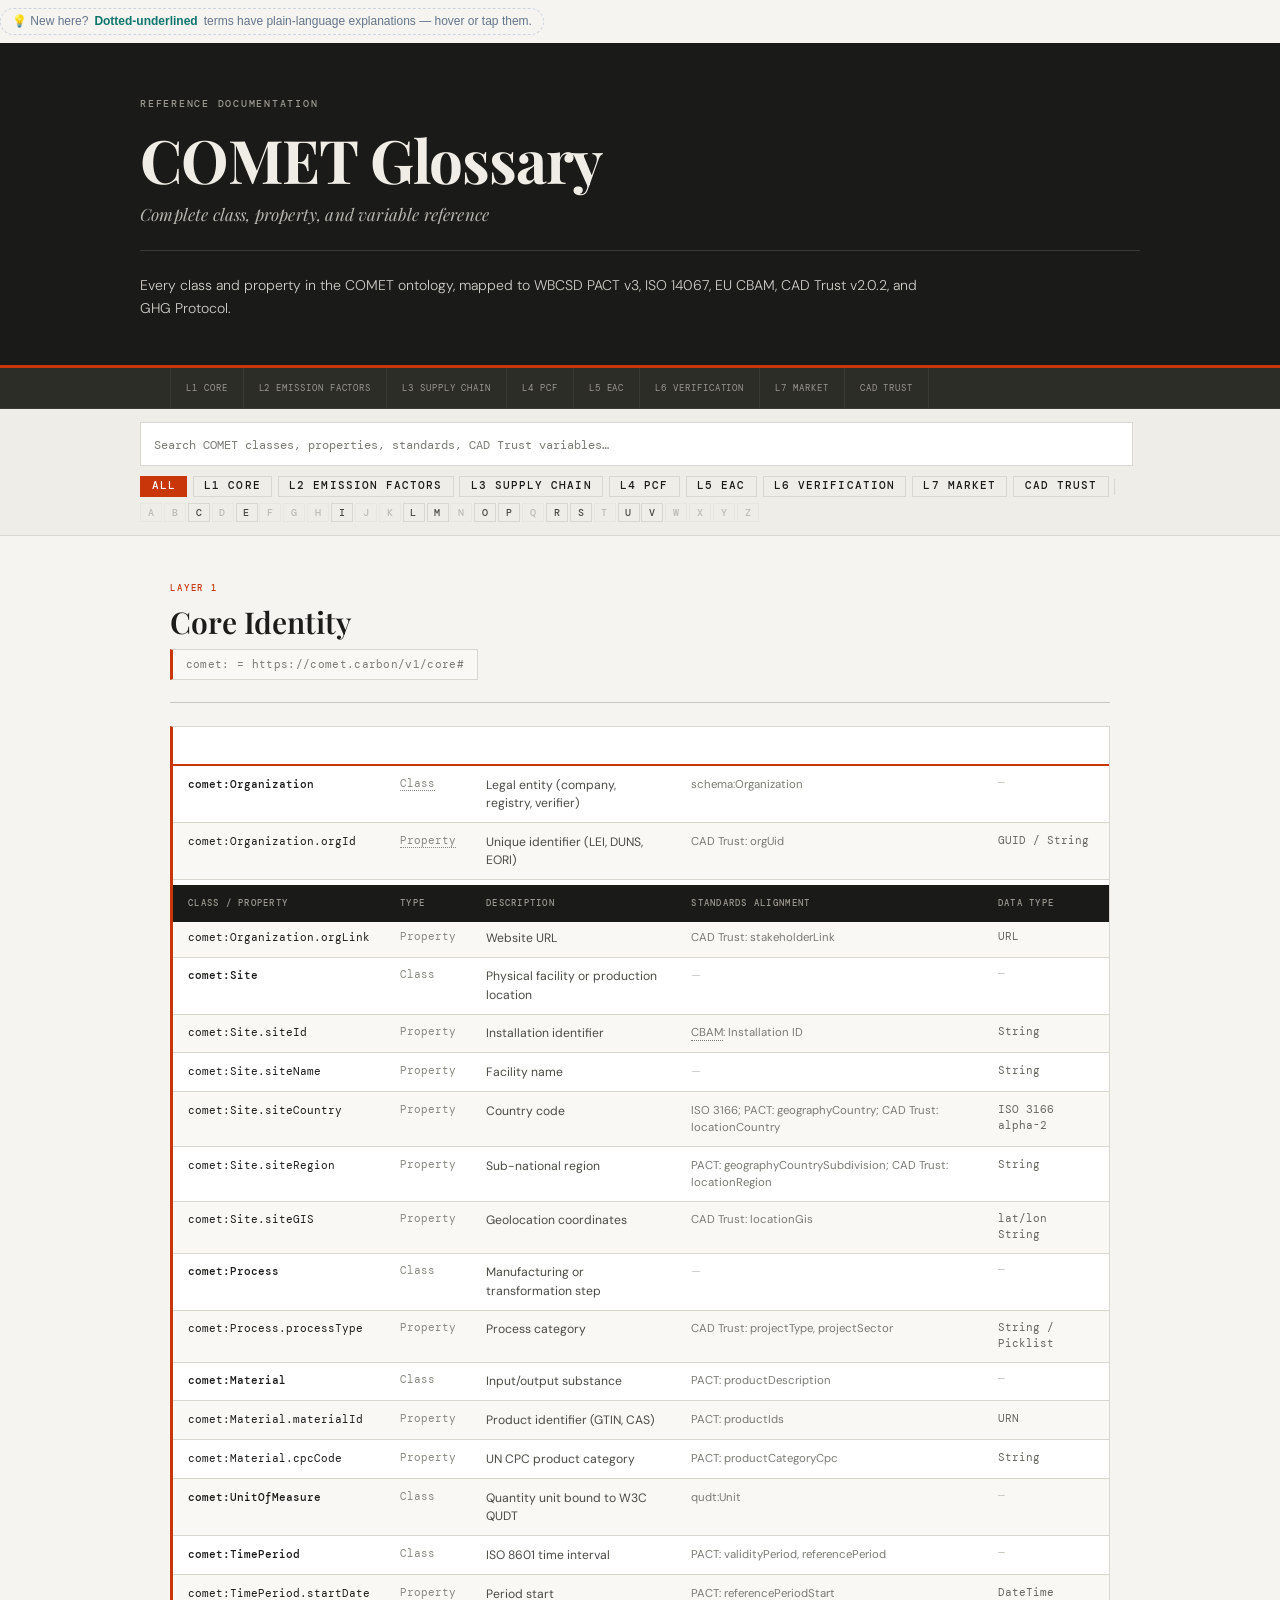
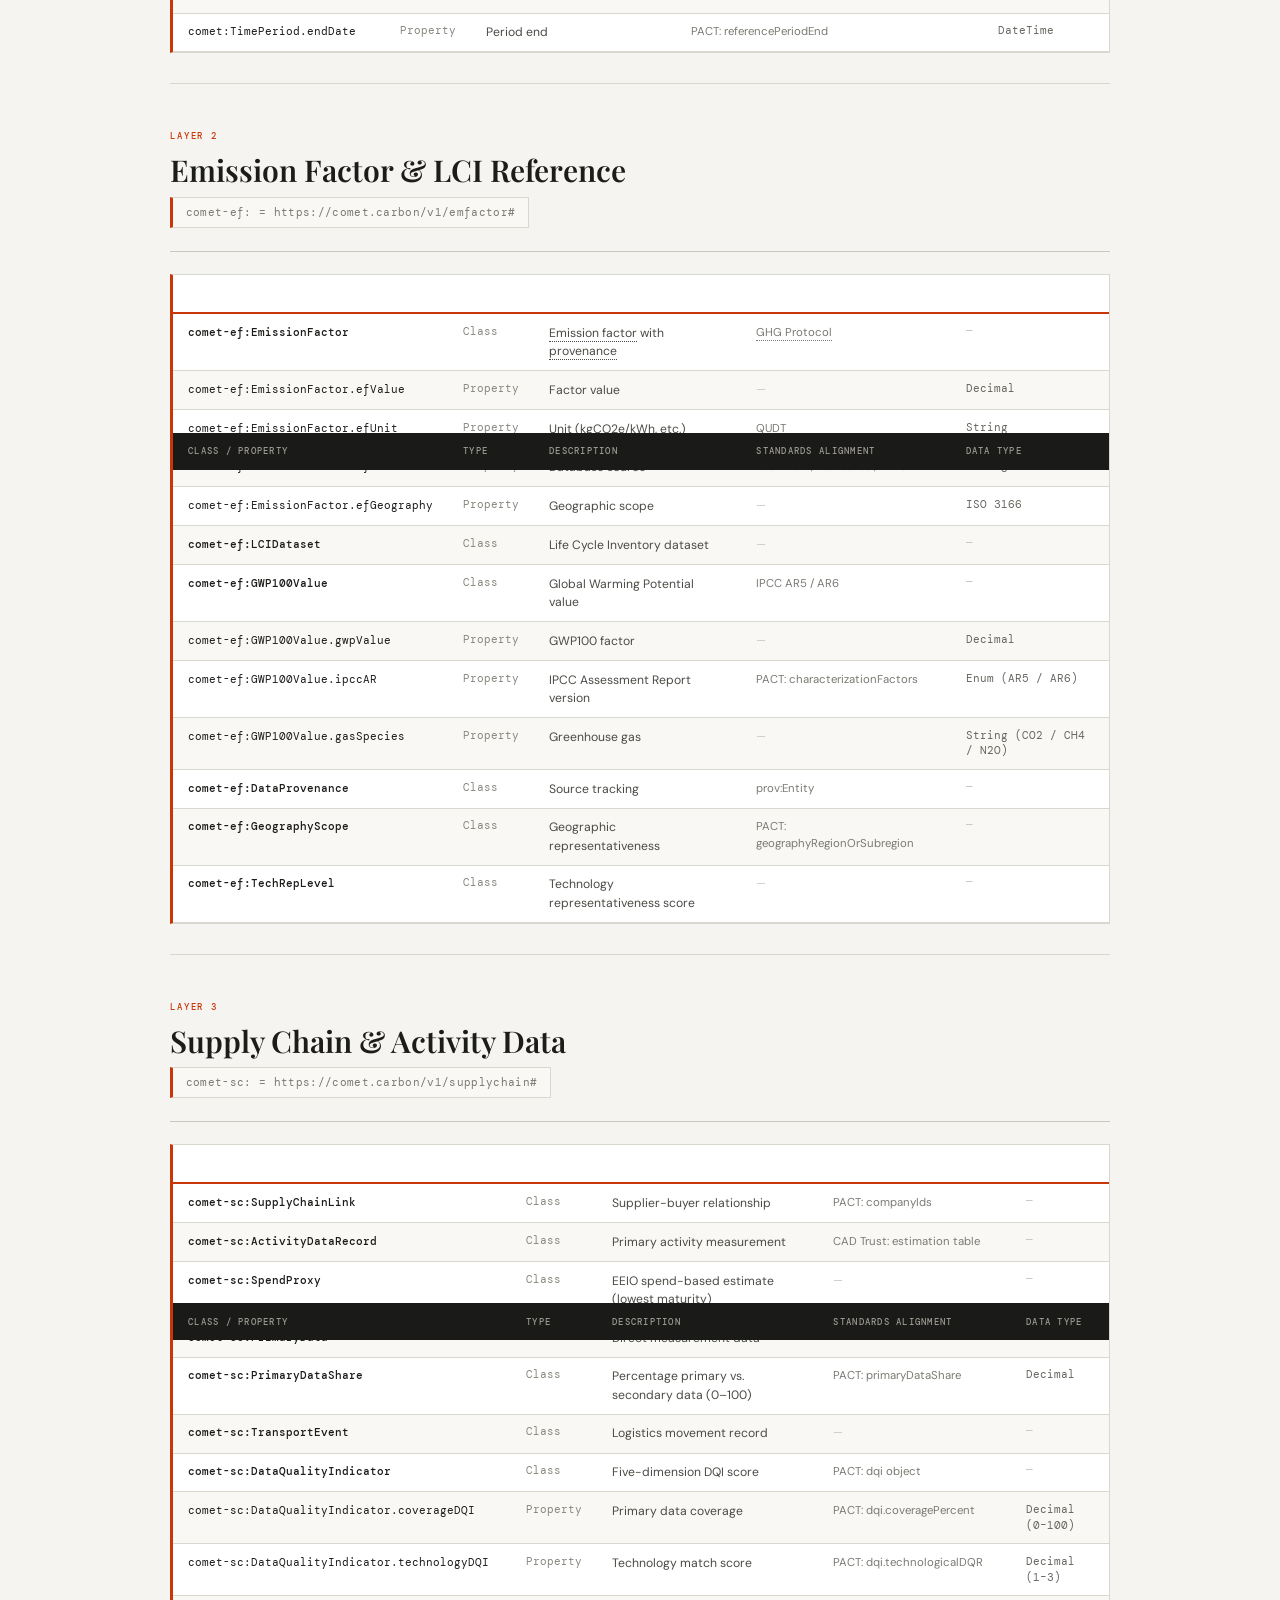
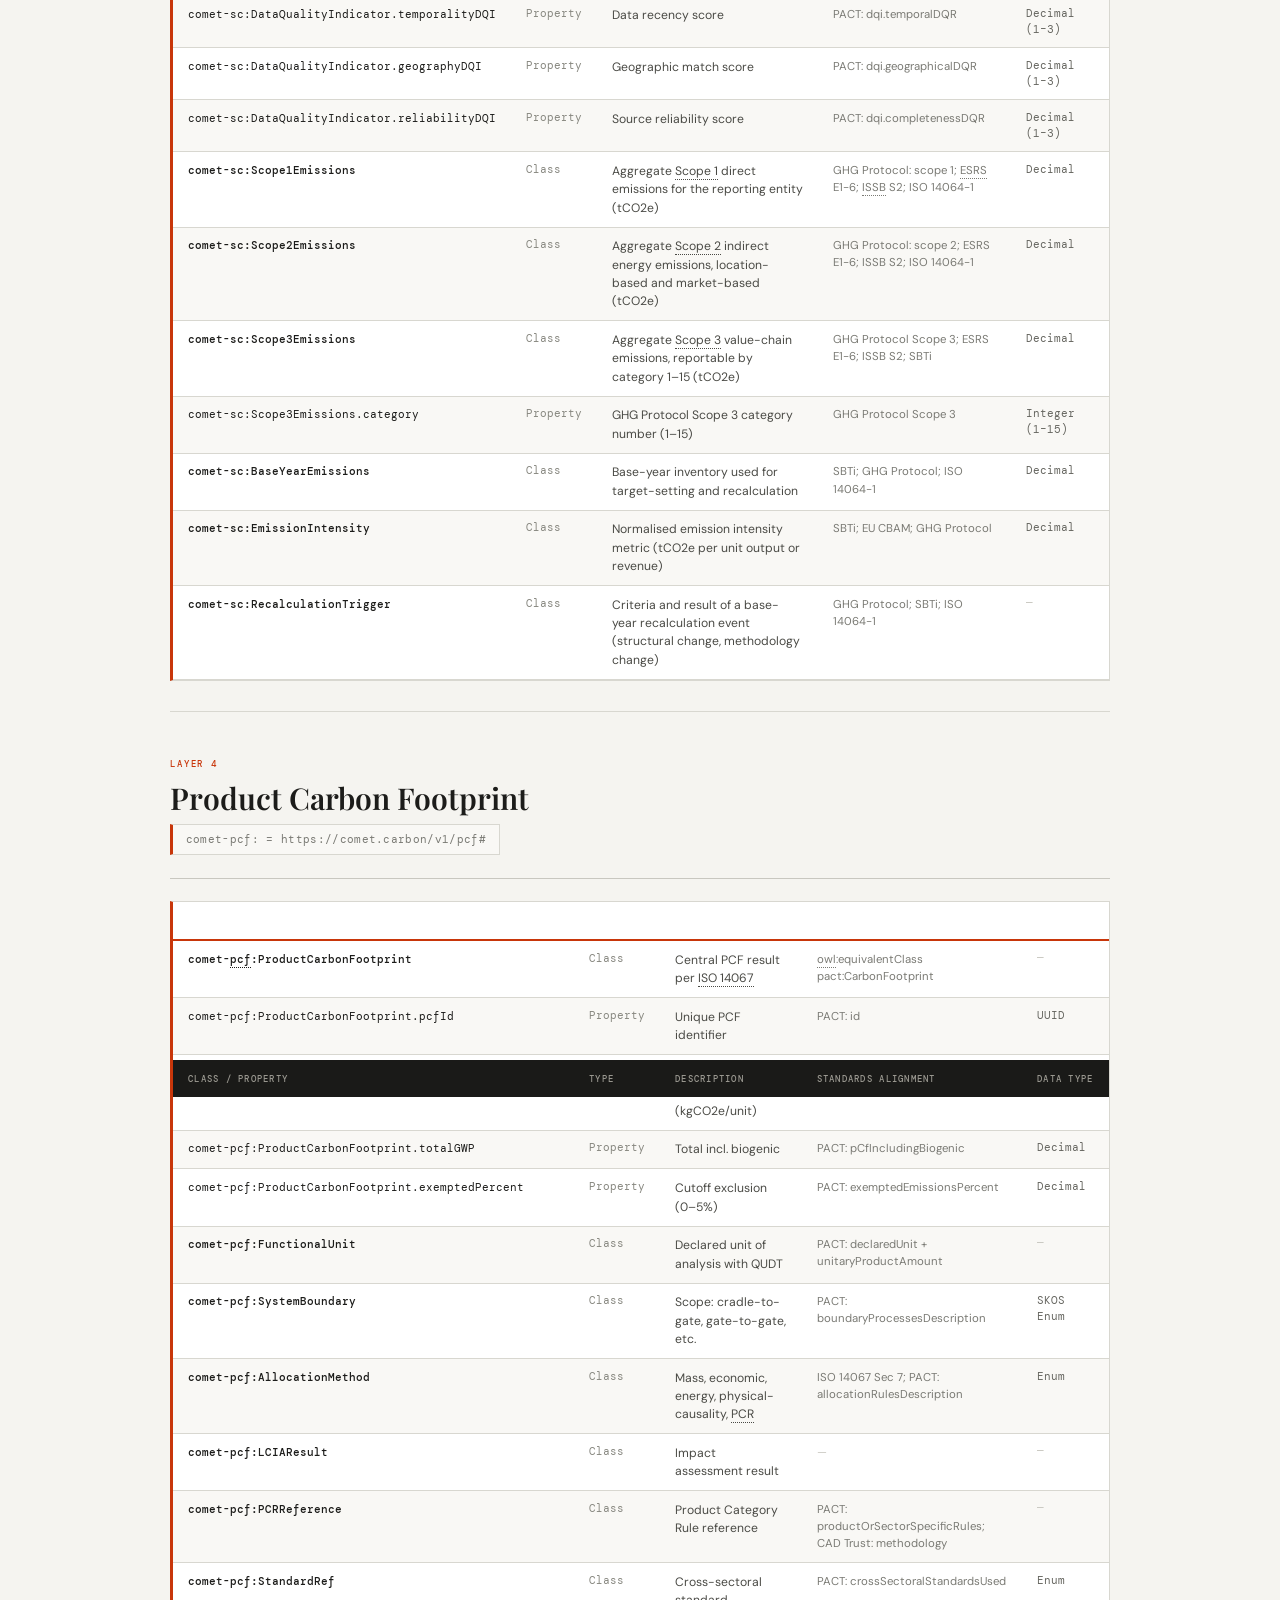
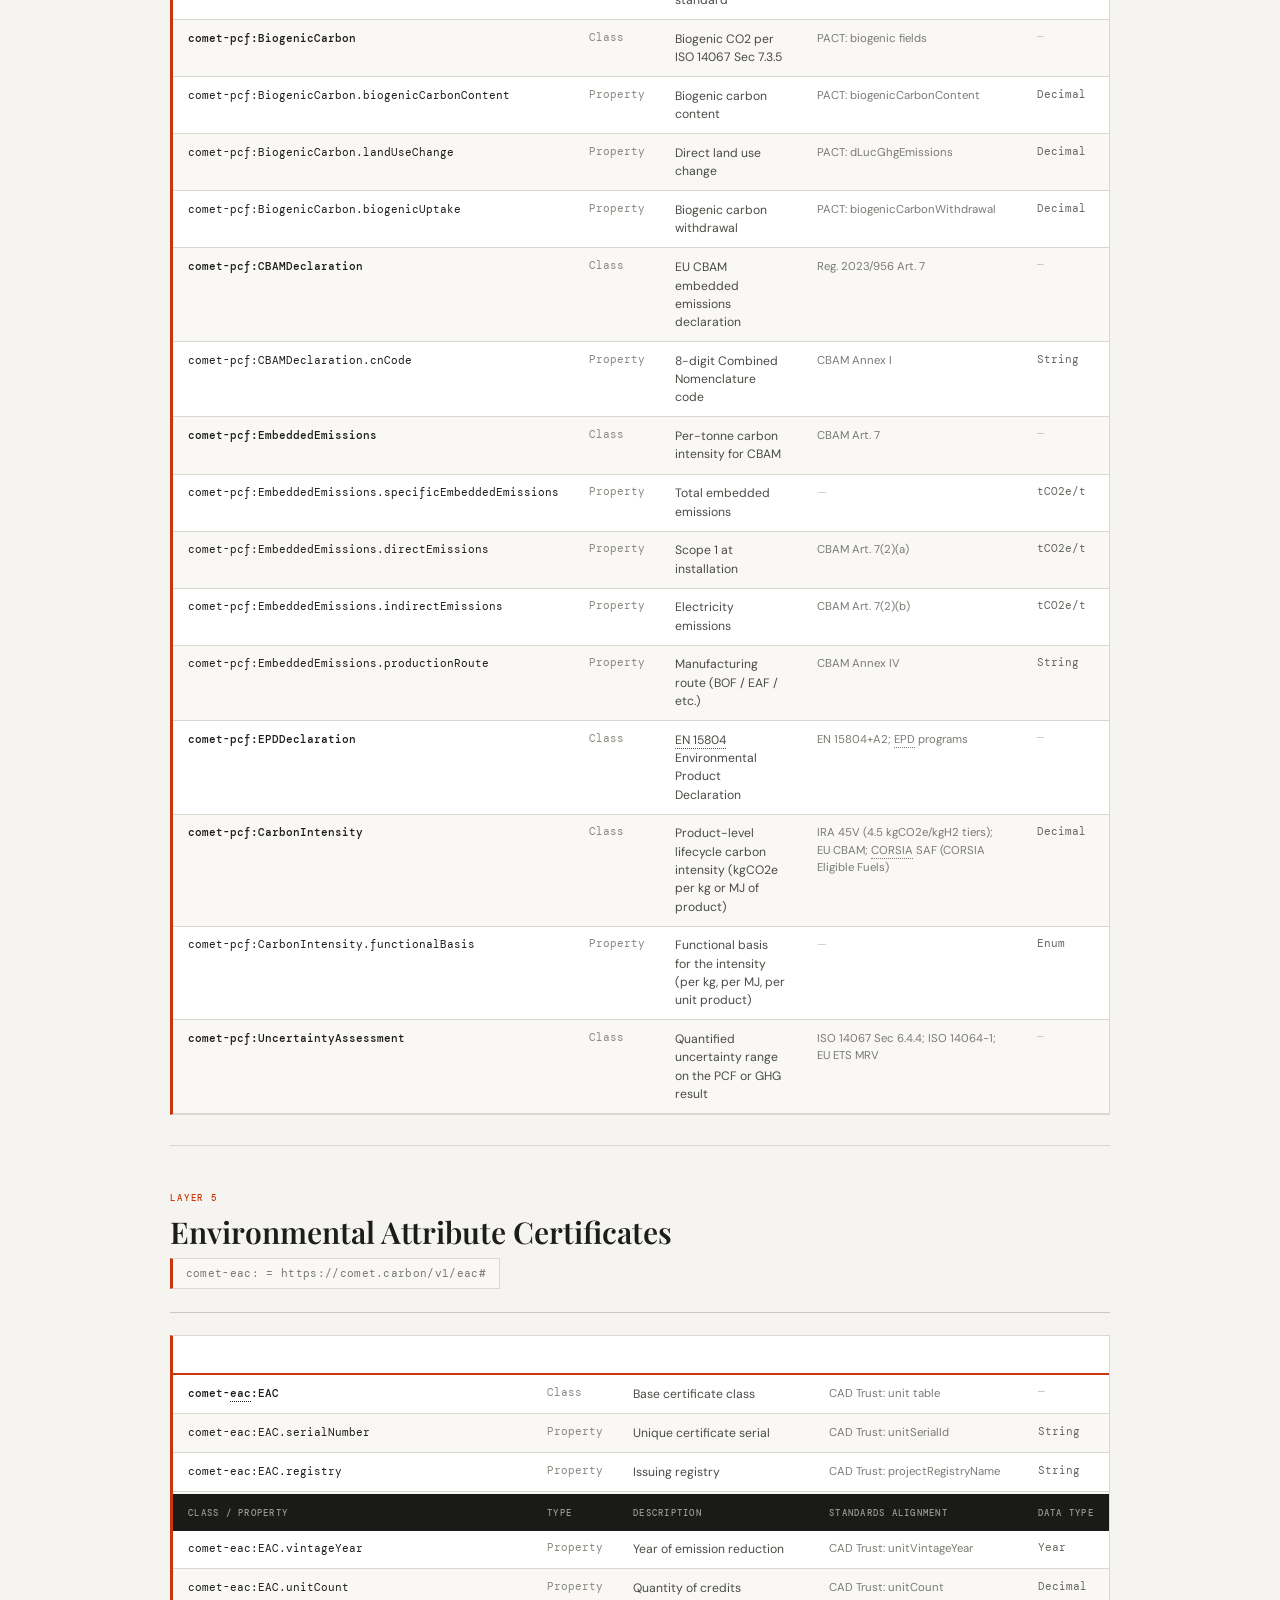
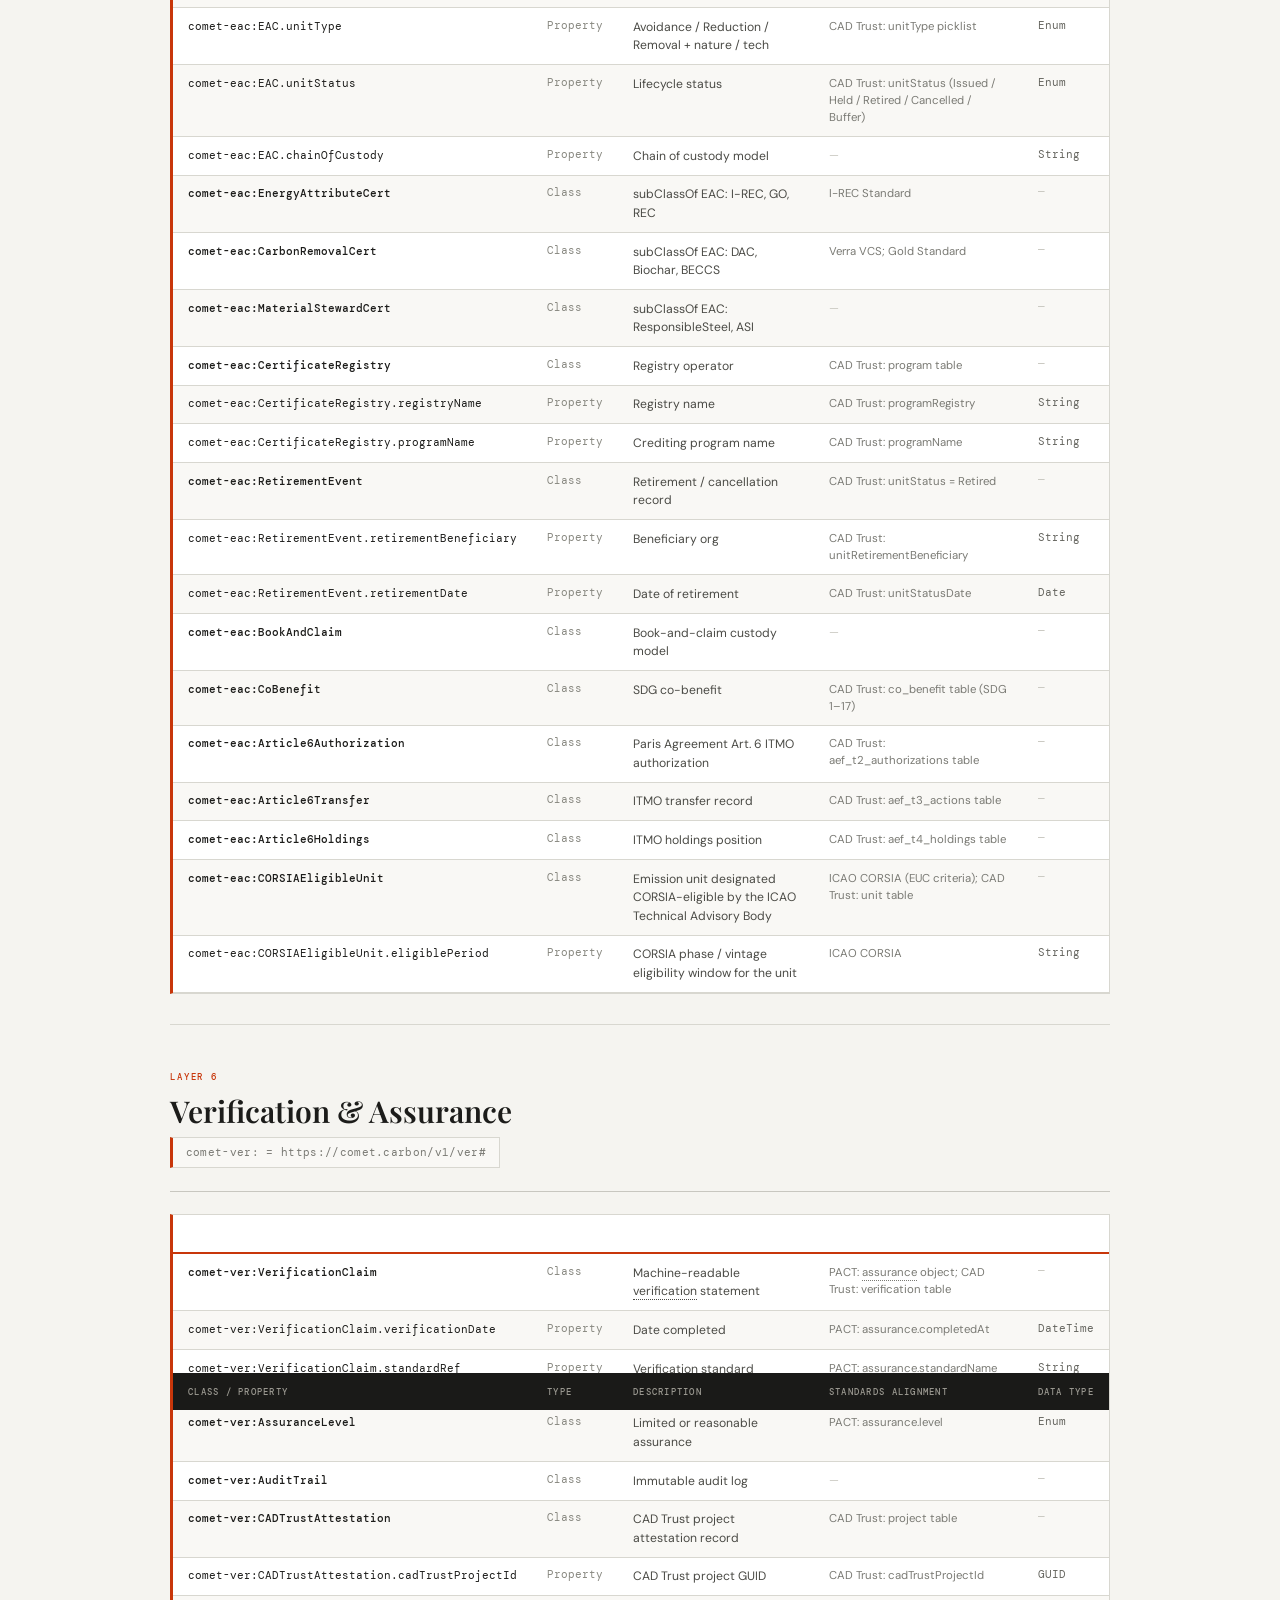
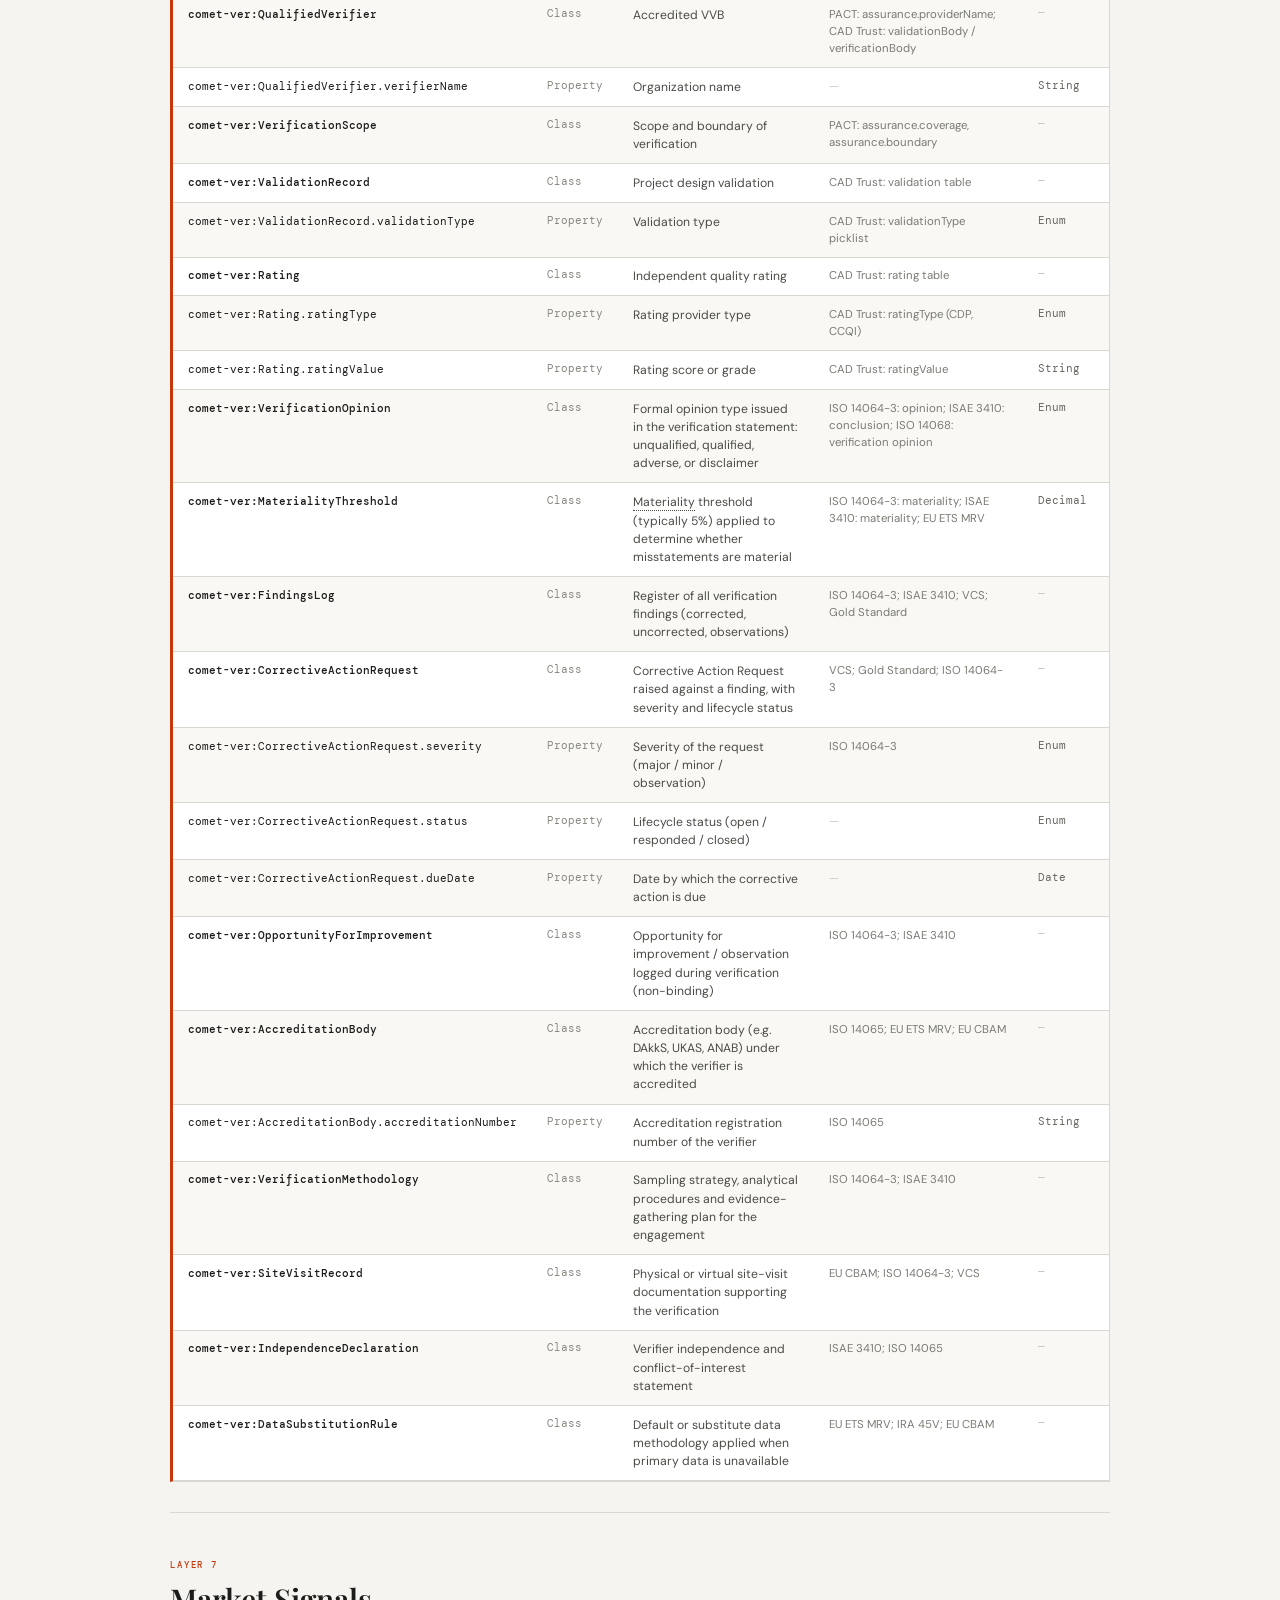
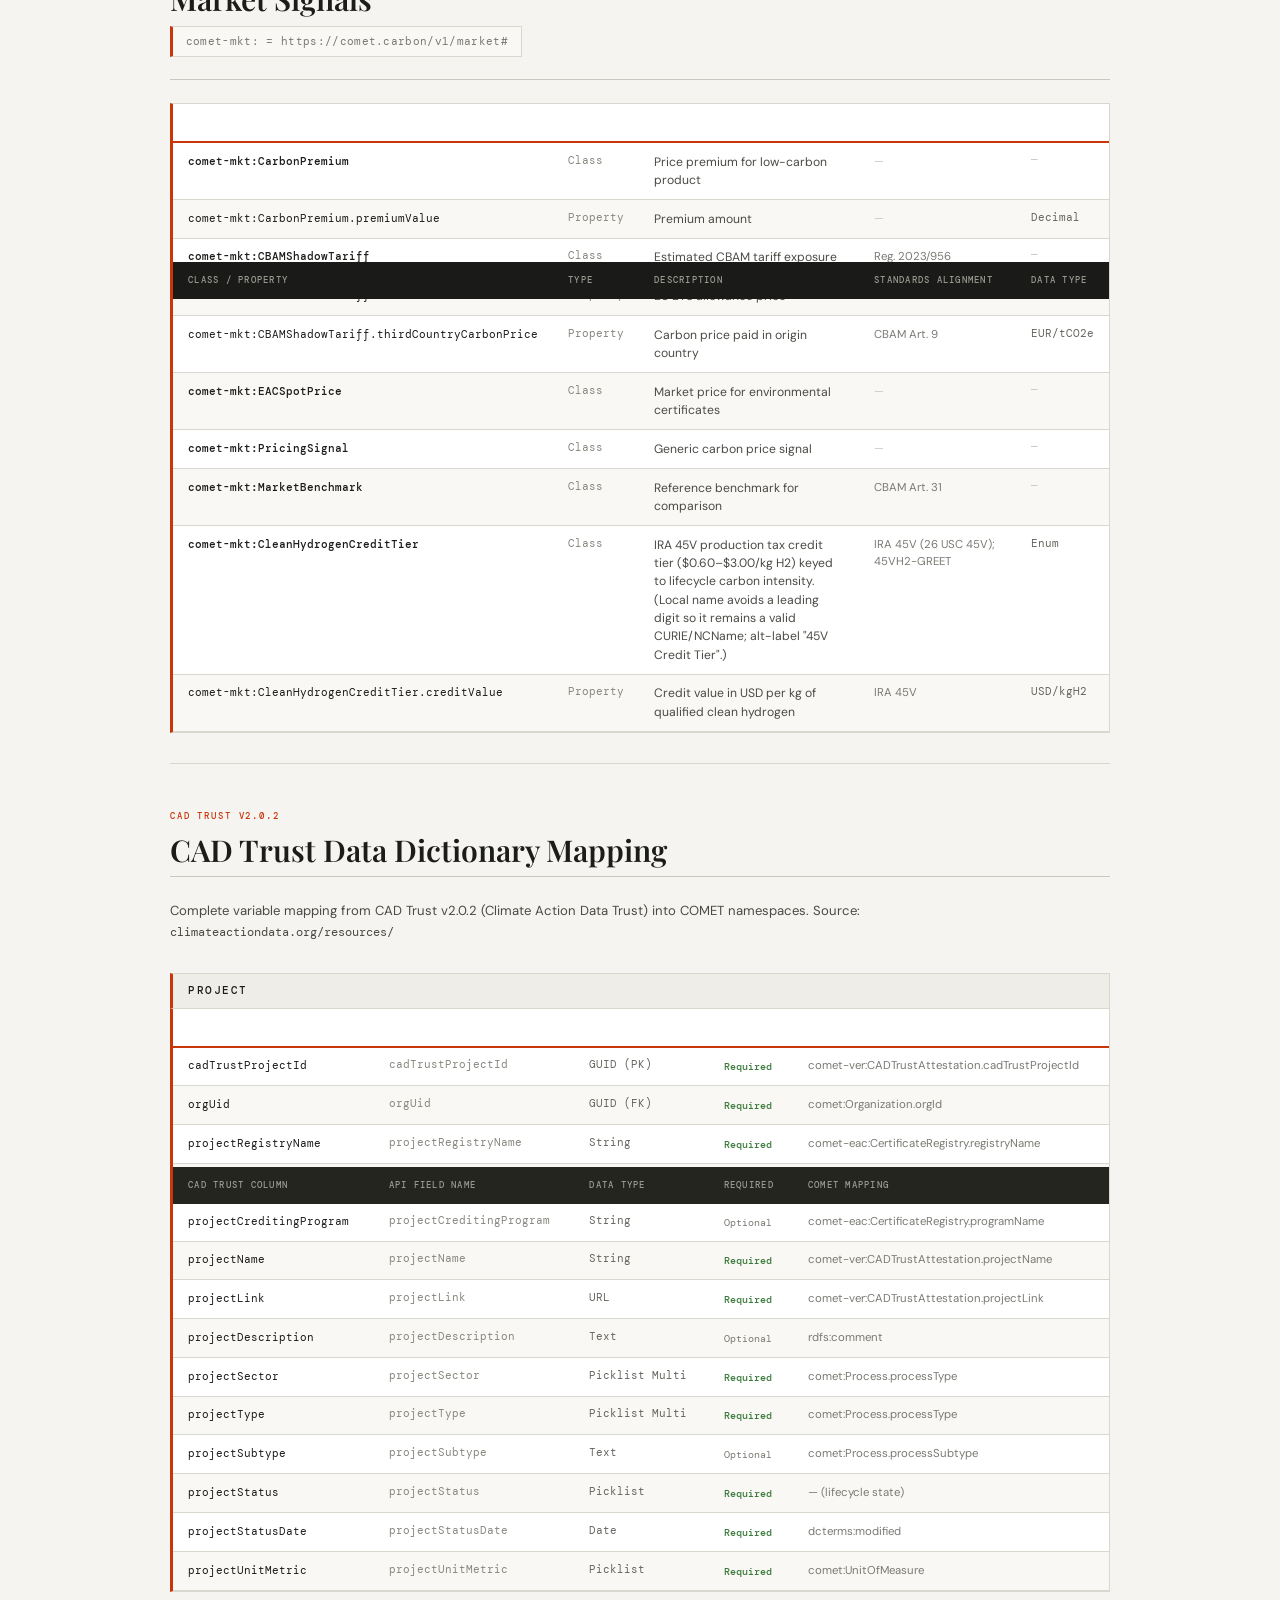
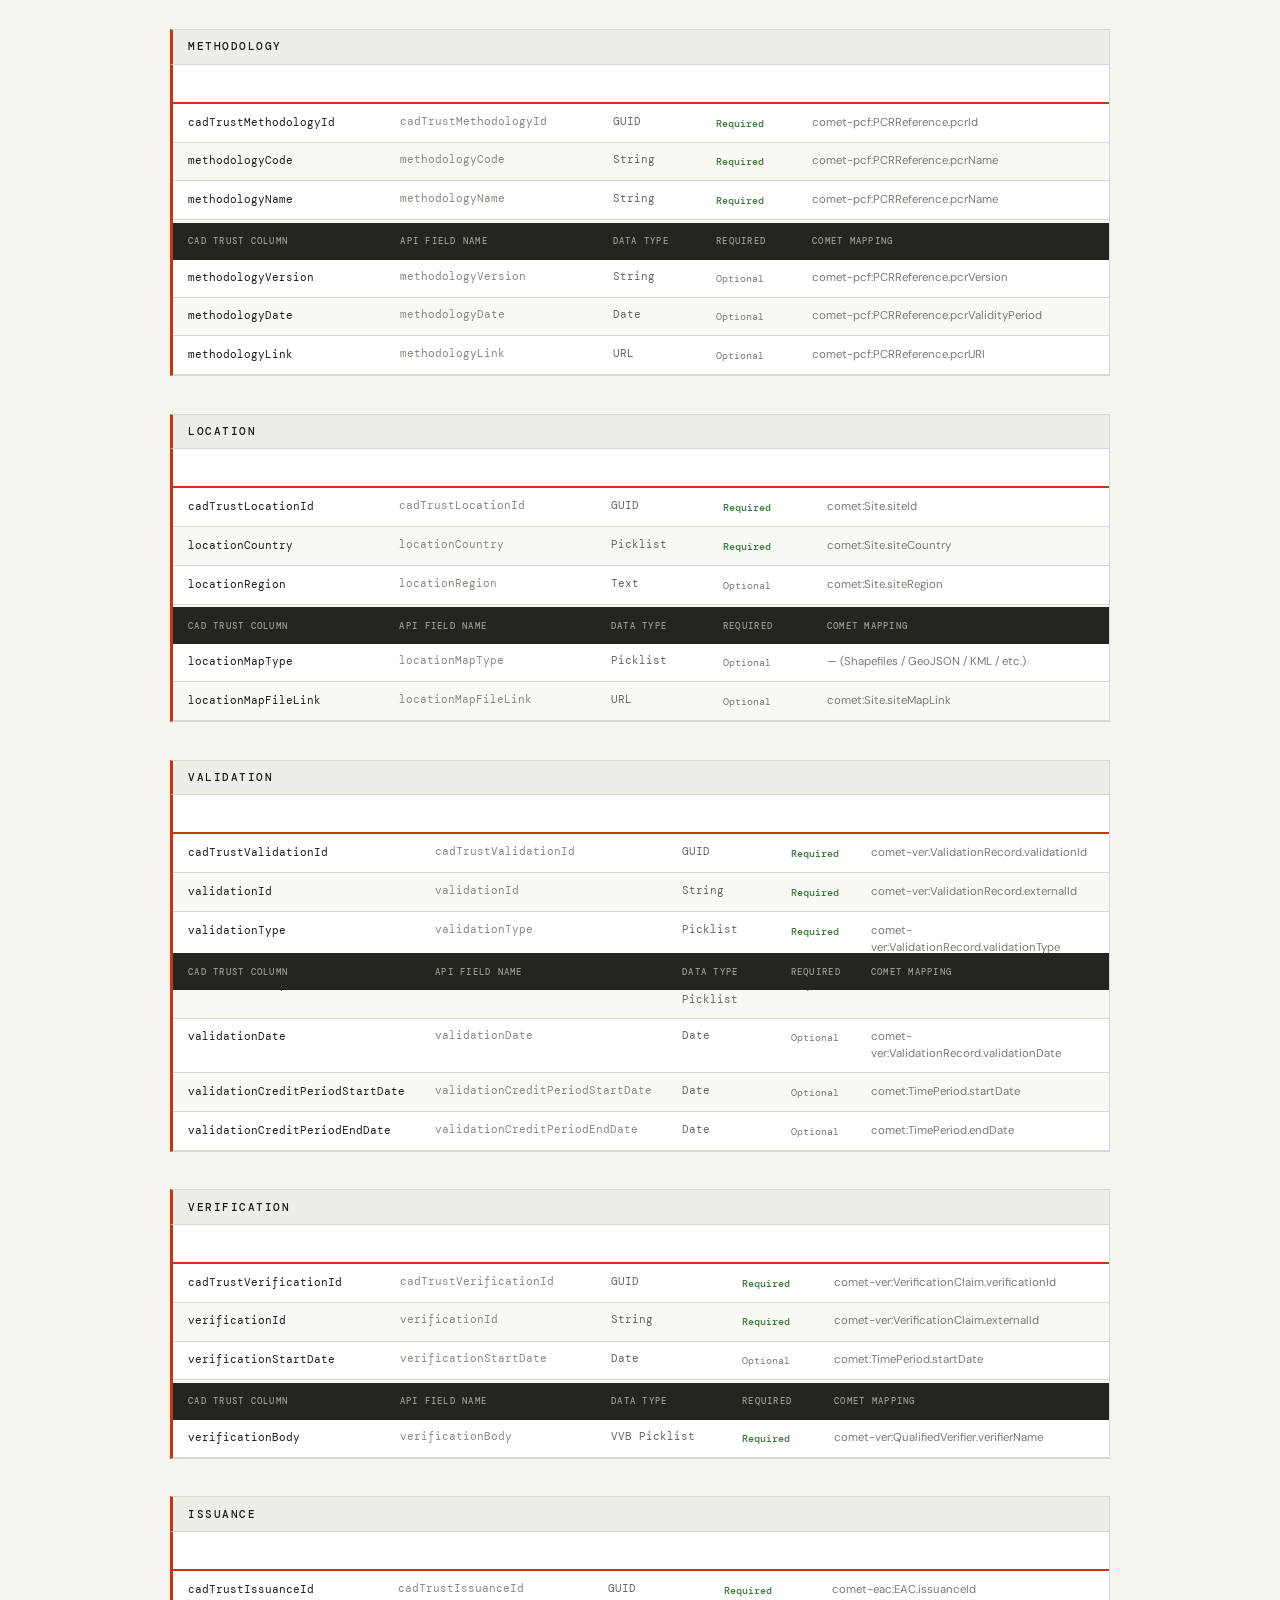
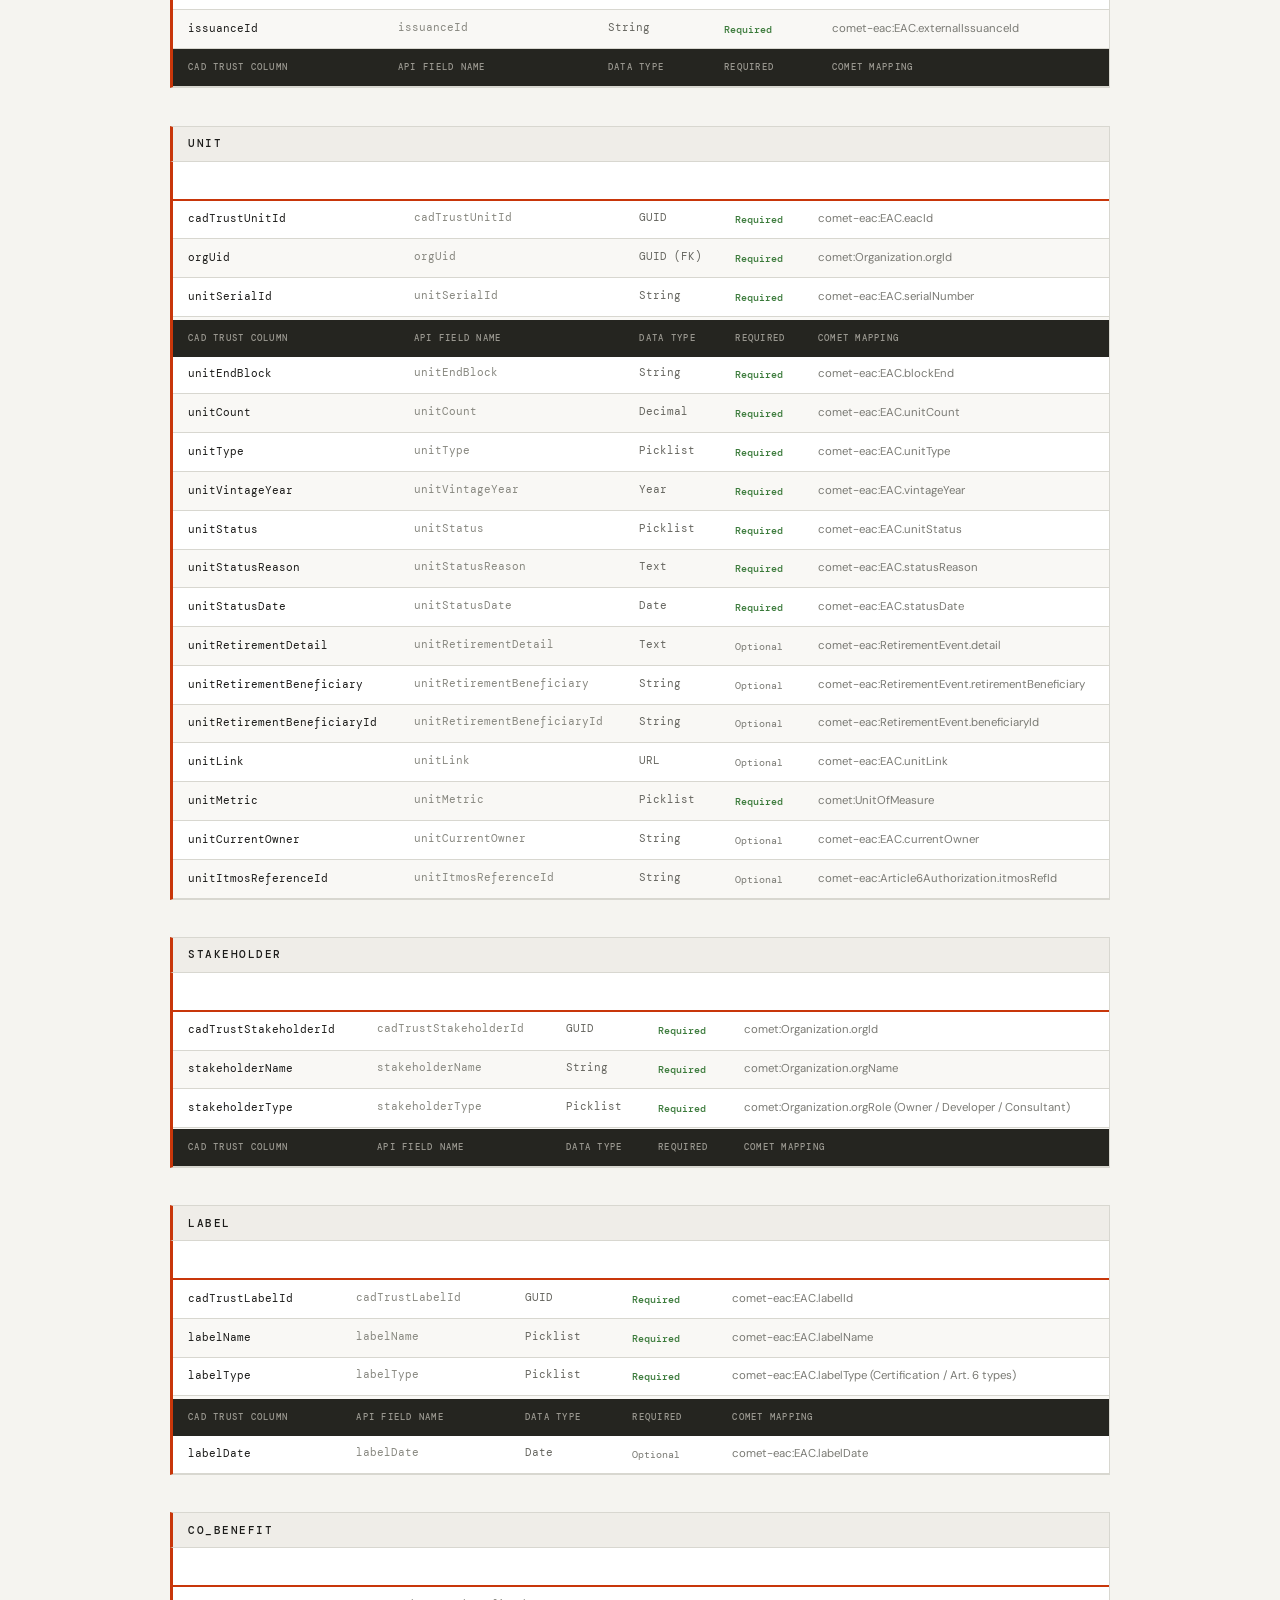
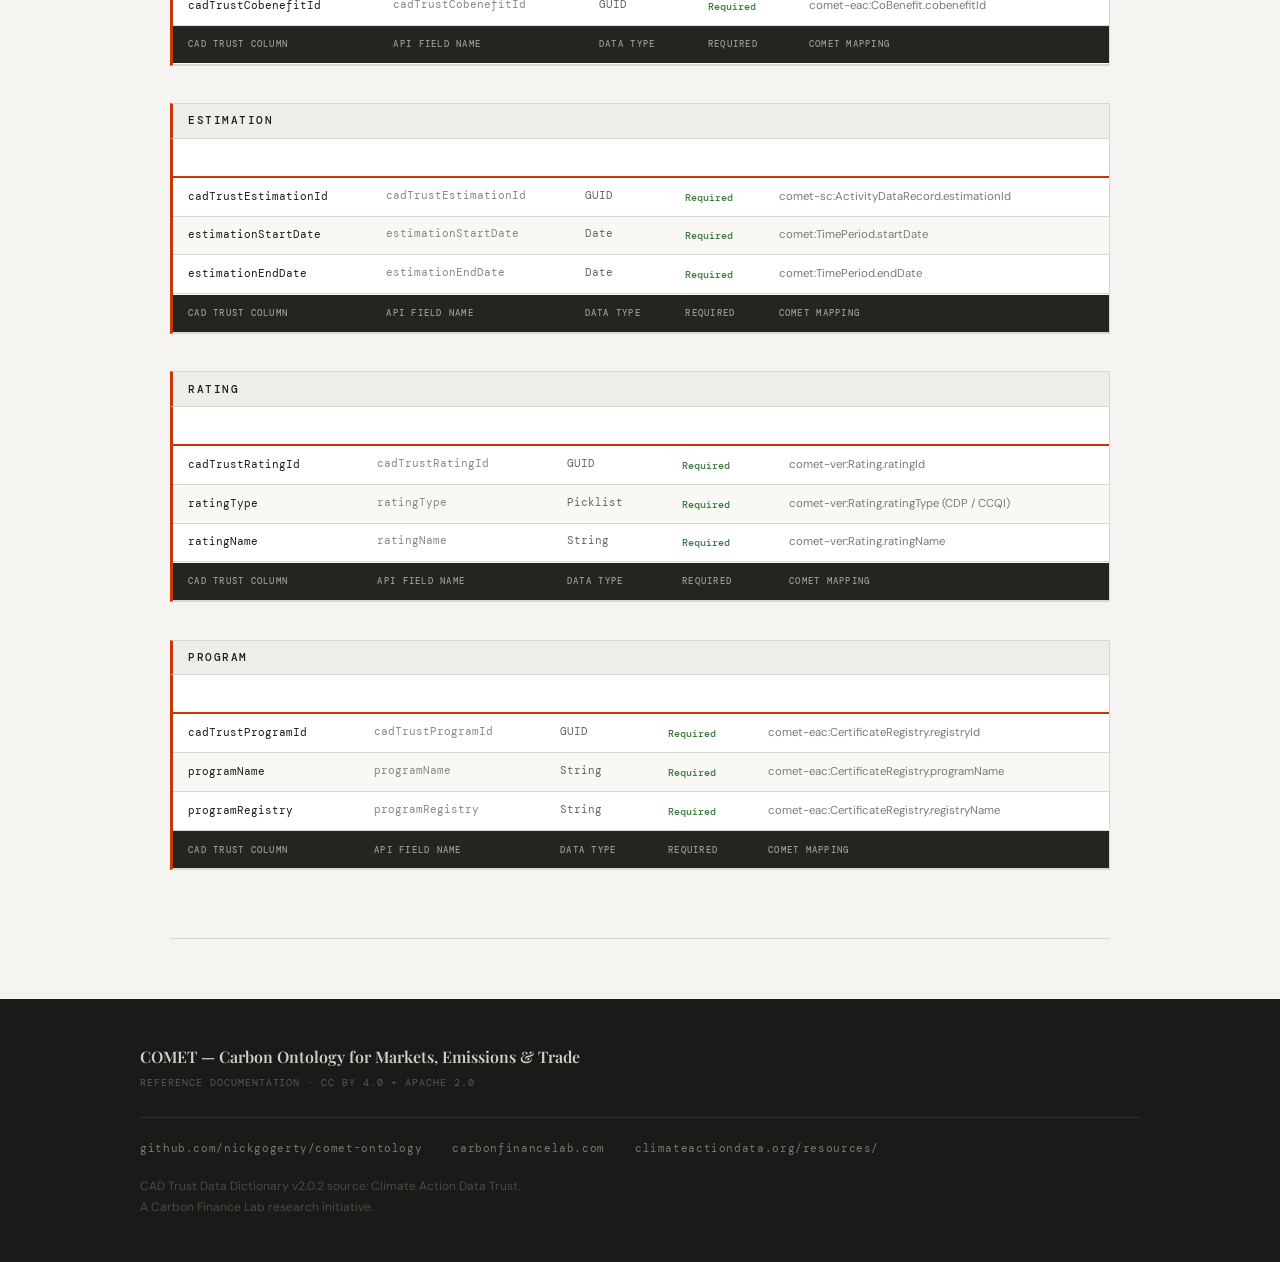
==== docs/glossary.html @ 662ffdbf "feat(ext/pcr-japan): COMET PCR Japan extension v0.1.0 — SuMPO EcoLeaf + Japanese labels New extensio" ====
<!DOCTYPE html>
<html lang="en">
<head>
  <meta charset="UTF-8">
  <meta name="viewport" content="width=device-width, initial-scale=1.0">
  <title>COMET Glossary &mdash; Class, Property &amp; Variable Reference</title>
  <meta name="description" content="Complete class, property, and variable reference for the Carbon Ontology for Markets, Emissions and Trade, including CAD Trust v2.0.2 data dictionary mappings.">
  <link rel="preconnect" href="https://fonts.googleapis.com">
  <link rel="preconnect" href="https://fonts.gstatic.com" crossorigin>
  <link href="https://fonts.googleapis.com/css2?family=Playfair+Display:ital,wght@0,400;0,600;0,700;1,400;1,600&family=DM+Sans:wght@300;400;500;600&family=DM+Mono:wght@400;500&display=swap" rel="stylesheet">
  <style>
    *, *::before, *::after {
      box-sizing: border-box;
      margin: 0;
      padding: 0;
    }

    :root {
      --bg: #f5f4f0;
      --bg-dark: #1a1a18;
      --bg-nav: #2d2d28;
      --bg-mid: #252520;
      --bg-alt: #efede8;
      --bg-row-alt: #f9f8f5;
      --text: #1c1c1a;
      --text-secondary: #4a4a45;
      --text-muted: #7a7a74;
      --accent: #c8360a;
      --accent-light: #e8470f;
      --border: #d8d7d0;
      --border-dark: #3a3a35;
      --card-bg: #ffffff;
      --rule: #c8c7c0;
      --mono: 'DM Mono', monospace;
      --display: 'Playfair Display', serif;
      --body-font: 'DM Sans', sans-serif;
    }

    html {
      font-size: 15px;
      scroll-behavior: smooth;
    }

    body {
      font-family: var(--body-font);
      background-color: var(--bg);
      color: var(--text);
      line-height: 1.6;
      -webkit-font-smoothing: antialiased;
      -moz-osx-font-smoothing: grayscale;
    }

    /* ─── MASTHEAD ────────────────────────────────────────────── */

    .masthead {
      background-color: var(--bg-dark);
      color: #e8e6e0;
      padding: 3.5rem 2rem 3rem;
      border-bottom: 3px solid var(--accent);
    }

    .masthead-inner {
      max-width: 1000px;
      margin: 0 auto;
    }

    .eyebrow {
      font-family: var(--mono);
      font-size: 0.65rem;
      font-weight: 500;
      letter-spacing: 0.18em;
      text-transform: uppercase;
      color: #9a9890;
      margin-bottom: 1.2rem;
    }

    .masthead-title {
      font-family: var(--display);
      font-size: clamp(2.4rem, 7vw, 4rem);
      font-weight: 700;
      line-height: 1.0;
      letter-spacing: -0.02em;
      color: #f0ede6;
      margin-bottom: 0.75rem;
    }

    .masthead-subtitle {
      font-family: var(--display);
      font-size: clamp(0.95rem, 2vw, 1.125rem);
      font-weight: 400;
      font-style: italic;
      color: #b8b6b0;
      margin-bottom: 1.5rem;
      letter-spacing: 0.01em;
    }

    .masthead-rule {
      border: none;
      border-top: 1px solid var(--border-dark);
      margin-bottom: 1.5rem;
    }

    .masthead-description {
      font-size: 0.9375rem;
      font-weight: 300;
      color: #d0cec8;
      line-height: 1.65;
      max-width: 800px;
    }

    /* ─── STICKY NAV ─────────────────────────────────────────── */

    .glossary-nav {
      background-color: var(--bg-nav);
      position: sticky;
      top: 0;
      z-index: 100;
      border-bottom: 1px solid var(--border-dark);
    }

    .glossary-nav-inner {
      max-width: 1000px;
      margin: 0 auto;
      padding: 0 2rem;
      display: flex;
      flex-wrap: wrap;
      gap: 0;
    }

    .glossary-nav a {
      font-family: var(--mono);
      font-size: 0.62rem;
      letter-spacing: 0.1em;
      text-transform: uppercase;
      color: #9a9890;
      text-decoration: none;
      padding: 0.85rem 1rem;
      display: block;
      border-right: 1px solid var(--border-dark);
      transition: color 0.15s ease, background-color 0.15s ease;
      white-space: nowrap;
    }

    .glossary-nav a:first-child {
      border-left: 1px solid var(--border-dark);
    }

    .glossary-nav a:hover {
      color: #f0ede6;
      background-color: rgba(200, 54, 10, 0.12);
    }

    /* ─── MAIN CONTENT ───────────────────────────────────────── */

    main {
      max-width: 1000px;
      margin: 0 auto;
      padding: 0 2rem 4rem;
    }

    /* ─── GLOSSARY SECTIONS ──────────────────────────────────── */

    .glossary-section {
      padding: 3rem 0 2rem;
      border-bottom: 1px solid var(--border);
    }

    .glossary-section:last-of-type {
      border-bottom: none;
    }

    .section-label {
      font-family: var(--mono);
      font-size: 0.62rem;
      font-weight: 500;
      letter-spacing: 0.2em;
      text-transform: uppercase;
      color: var(--accent);
      margin-bottom: 0.6rem;
    }

    .section-title {
      font-family: var(--display);
      font-size: clamp(1.4rem, 3vw, 2rem);
      font-weight: 600;
      line-height: 1.15;
      color: var(--text);
      margin-bottom: 0.6rem;
    }

    .namespace-tag {
      font-family: var(--mono);
      font-size: 0.72rem;
      color: var(--text-muted);
      background-color: var(--bg-row-alt);
      border: 1px solid var(--border);
      border-left: 3px solid var(--accent);
      padding: 0.4rem 0.85rem;
      display: inline-block;
      margin-bottom: 1.5rem;
      letter-spacing: 0.03em;
    }

    .section-rule {
      border: none;
      border-top: 1px solid var(--rule);
      margin-bottom: 1.5rem;
    }

    /* ─── TABLES ─────────────────────────────────────────────── */

    .table-wrap {
      overflow-x: auto;
      border: 1px solid var(--border);
      border-left: 3px solid var(--accent);
      border-radius: 0;
    }

    table {
      width: 100%;
      border-collapse: collapse;
      font-size: 0.8125rem;
      background-color: var(--card-bg);
    }

    thead {
      position: sticky;
      top: 10.5rem;
      z-index: 10;
    }

    thead tr {
      background-color: var(--bg-dark);
    }

    thead th {
      font-family: var(--mono);
      font-size: 0.6rem;
      font-weight: 500;
      letter-spacing: 0.14em;
      text-transform: uppercase;
      color: #9a9890;
      padding: 0.75rem 1rem;
      text-align: left;
      border-bottom: 2px solid var(--accent);
      white-space: nowrap;
    }

    tbody tr {
      background-color: var(--card-bg);
      border-bottom: 1px solid var(--border);
      transition: background-color 0.1s ease;
    }

    tbody tr:nth-child(even) {
      background-color: var(--bg-row-alt);
    }

    tbody tr:hover {
      background-color: #f0ede8;
    }

    tbody td {
      padding: 0.65rem 1rem;
      vertical-align: top;
      line-height: 1.5;
      color: var(--text-secondary);
    }

    tbody td:first-child {
      font-family: var(--mono);
      font-size: 0.76rem;
      color: var(--text);
      white-space: nowrap;
    }

    .td-type {
      font-family: var(--mono);
      font-size: 0.7rem;
      color: #888880;
      white-space: nowrap;
    }

    .td-class {
      color: var(--accent);
      font-weight: 500;
    }

    .td-align {
      font-size: 0.76rem;
      color: var(--text-muted);
    }

    .td-datatype {
      font-family: var(--mono);
      font-size: 0.7rem;
      color: #666660;
    }

    .em-dash {
      color: var(--rule);
    }

    /* ─── CAD TRUST SECTION ──────────────────────────────────── */

    .cad-section {
      padding: 3rem 0 2rem;
      border-bottom: 1px solid var(--border);
    }

    .cad-table-group {
      margin-bottom: 2.5rem;
    }

    .cad-table-title {
      font-family: var(--mono);
      font-size: 0.72rem;
      font-weight: 500;
      letter-spacing: 0.14em;
      text-transform: uppercase;
      color: var(--text);
      background-color: var(--bg-alt);
      border: 1px solid var(--border);
      border-left: 3px solid var(--accent);
      padding: 0.55rem 1rem;
      margin-bottom: 0;
    }

    .cad-table-wrap {
      overflow-x: auto;
      border: 1px solid var(--border);
      border-top: none;
      border-left: 3px solid var(--accent);
    }

    .cad-table-wrap table thead tr {
      background-color: #252520;
    }

    .cad-req-yes {
      font-family: var(--mono);
      font-size: 0.68rem;
      color: #3a7a3a;
      font-weight: 500;
    }

    .cad-req-no {
      font-family: var(--mono);
      font-size: 0.68rem;
      color: var(--text-muted);
    }

    /* ─── FOOTER ─────────────────────────────────────────────── */

    footer {
      background-color: var(--bg-dark);
      color: #6a6a64;
      padding: 3rem 2rem;
    }

    .footer-inner {
      max-width: 1000px;
      margin: 0 auto;
    }

    .footer-brand {
      font-family: var(--display);
      font-size: 1.0625rem;
      font-weight: 600;
      color: #d0cec8;
      margin-bottom: 0.4rem;
    }

    .footer-tagline {
      font-family: var(--mono);
      font-size: 0.65rem;
      letter-spacing: 0.1em;
      text-transform: uppercase;
      color: #5a5855;
      margin-bottom: 1.75rem;
    }

    .footer-rule {
      border: none;
      border-top: 1px solid #2e2e2a;
      margin-bottom: 1.5rem;
    }

    .footer-links {
      display: flex;
      flex-wrap: wrap;
      gap: 0.4rem 2rem;
      margin-bottom: 1.25rem;
    }

    .footer-links a {
      font-family: var(--mono);
      font-size: 0.7rem;
      color: #7a7870;
      text-decoration: none;
      letter-spacing: 0.06em;
      transition: color 0.15s ease;
    }

    .footer-links a:hover {
      color: var(--accent);
    }

    .footer-attribution {
      font-size: 0.8rem;
      color: #4a4a45;
      line-height: 1.7;
    }

    /* ─── RESPONSIVE ─────────────────────────────────────────── */

    @media (max-width: 680px) {
      .glossary-nav-inner {
        padding: 0 1rem;
      }
      .glossary-nav a {
        padding: 0.7rem 0.65rem;
        font-size: 0.58rem;
      }
      main {
        padding: 0 1rem 3rem;
      }
      thead {
        top: 9.5rem;
      }
    }

    /* ─── SEARCH BAR ─────────────────────────────────────────── */

    .search-bar-wrap {
      background-color: var(--bg-alt);
      border-bottom: 1px solid var(--border);
      padding: 0.875rem 2rem;
      position: sticky;
      top: 2.6rem;
      z-index: 90;
    }

    .search-bar-inner {
      max-width: 1000px;
      margin: 0 auto;
    }

    .search-input-row {
      display: flex;
      align-items: center;
      gap: 0.5rem;
      margin-bottom: 0.625rem;
    }

    .search-input-wrapper {
      position: relative;
      flex: 1;
    }

    #glossary-search {
      font-family: var(--mono);
      font-size: 1rem;
      width: 100%;
      height: 44px;
      padding: 0 2.5rem 0 0.875rem;
      background-color: #ffffff;
      border: 1px solid var(--border);
      border-radius: 0;
      color: var(--text);
      outline: none;
      transition: border-color 0.15s ease, box-shadow 0.15s ease;
      -webkit-appearance: none;
    }

    #glossary-search::placeholder {
      color: var(--text-muted);
      font-size: 0.8125rem;
    }

    #glossary-search:focus {
      border-color: var(--accent);
      box-shadow: 0 0 0 3px rgba(200, 54, 10, 0.12);
    }

    .search-clear-btn {
      position: absolute;
      right: 0.5rem;
      top: 50%;
      transform: translateY(-50%);
      background: none;
      border: none;
      cursor: pointer;
      font-size: 1rem;
      color: var(--text-muted);
      padding: 0.25rem;
      line-height: 1;
      display: none;
      transition: color 0.15s ease;
    }

    .search-clear-btn:hover {
      color: var(--accent);
    }

    .search-clear-btn.visible {
      display: block;
    }

    .search-count {
      font-family: var(--mono);
      font-size: 0.68rem;
      letter-spacing: 0.08em;
      color: var(--text-muted);
      white-space: nowrap;
      flex-shrink: 0;
    }

    .search-count.has-results {
      color: var(--accent);
    }

    /* ─── FILTER PILLS ───────────────────────────────────────── */

    .filter-pills {
      display: flex;
      flex-wrap: wrap;
      gap: 0.375rem;
      align-items: center;
      margin-bottom: 0;
    }

    .filter-pill {
      font-family: var(--mono);
      font-size: 0.7rem;
      font-weight: 500;
      letter-spacing: 0.1em;
      text-transform: uppercase;
      padding: 0.3rem 0.7rem;
      border: 1px solid var(--border);
      background-color: transparent;
      color: var(--text);
      cursor: pointer;
      transition: border-color 0.15s ease, background-color 0.15s ease, color 0.15s ease;
      line-height: 1;
    }

    .filter-pill:hover {
      border-color: var(--accent);
    }

    .filter-pill.active {
      background-color: var(--accent);
      border-color: var(--accent);
      color: #ffffff;
    }

    /* ─── ALPHABET BAR ───────────────────────────────────────── */

    .alpha-bar {
      display: flex;
      flex-wrap: wrap;
      gap: 0.125rem;
      margin-bottom: 0;
    }

    .alpha-btn {
      font-family: var(--mono);
      font-size: 0.65rem;
      font-weight: 500;
      text-transform: uppercase;
      letter-spacing: 0.05em;
      padding: 0.25rem 0.45rem;
      border: 1px solid var(--border);
      background-color: transparent;
      color: var(--text-secondary);
      cursor: pointer;
      transition: border-color 0.15s ease, background-color 0.15s ease, color 0.15s ease;
      line-height: 1;
    }

    .alpha-btn:hover {
      border-color: var(--accent);
      color: var(--accent);
    }

    .alpha-btn.active {
      background-color: var(--accent);
      border-color: var(--accent);
      color: #ffffff;
    }

    .alpha-btn:disabled {
      opacity: 0.3;
      cursor: default;
      pointer-events: none;
    }

    .search-rows-divider {
      width: 1px;
      height: 16px;
      background-color: var(--border);
      flex-shrink: 0;
      align-self: center;
    }

    /* ─── SEARCH HIGHLIGHTS ──────────────────────────────────── */

    mark.search-highlight {
      background-color: #fff3cd;
      color: inherit;
      padding: 0 2px;
      border-radius: 2px;
    }

    /* ─── BACK TO TOP ────────────────────────────────────────── */

    .back-to-top {
      position: fixed;
      bottom: 1.5rem;
      right: 1.5rem;
      z-index: 200;
      font-family: var(--mono);
      font-size: 0.65rem;
      letter-spacing: 0.1em;
      text-transform: uppercase;
      padding: 0.55rem 0.85rem;
      background-color: var(--bg-dark);
      color: #d0cec8;
      border: 1px solid var(--border-dark);
      cursor: pointer;
      opacity: 0;
      pointer-events: none;
      transform: translateY(6px);
      transition: opacity 0.2s ease, transform 0.2s ease;
    }

    .back-to-top.visible {
      opacity: 1;
      pointer-events: auto;
      transform: translateY(0);
    }

    .back-to-top:hover {
      background-color: var(--accent);
      border-color: var(--accent);
      color: #ffffff;
    }

    /* ─── NO RESULTS ─────────────────────────────────────────── */

    .no-results-msg {
      display: none;
      padding: 3rem 0;
      text-align: center;
      font-family: var(--mono);
      font-size: 0.8rem;
      color: var(--text-muted);
      letter-spacing: 0.05em;
    }

    .no-results-msg.visible {
      display: block;
    }

    @media (max-width: 680px) {
      .search-bar-wrap {
        padding: 0.75rem 1rem;
        top: 2.4rem;
      }
      #glossary-search {
        font-size: 0.875rem;
        height: 40px;
      }
      .search-count {
        display: none;
      }
    }
  </style>
  <link rel="stylesheet" href="assets/glossary-tooltips.css">
  <script defer src="assets/glossary-tooltips.js"></script>
</head>
<body>

  <!-- MASTHEAD -->
  <header class="masthead" role="banner">
    <div class="masthead-inner">
      <p class="eyebrow">Reference Documentation</p>
      <h1 class="masthead-title">COMET Glossary</h1>
      <p class="masthead-subtitle">Complete class, property, and variable reference</p>
      <hr class="masthead-rule" aria-hidden="true">
      <p class="masthead-description">Every class and property in the COMET ontology, mapped to WBCSD PACT v3, ISO&nbsp;14067, EU CBAM, CAD Trust v2.0.2, and GHG Protocol.</p>
    </div>
  </header>

  <!-- STICKY NAV -->
  <nav class="glossary-nav" aria-label="Glossary layer navigation">
    <div class="glossary-nav-inner">
      <a href="#l1-core">L1 Core</a>
      <a href="#l2-emfactor">L2 Emission Factors</a>
      <a href="#l3-supplychain">L3 Supply Chain</a>
      <a href="#l4-pcf">L4 PCF</a>
      <a href="#l5-eac">L5 EAC</a>
      <a href="#l6-verification">L6 Verification</a>
      <a href="#l7-market">L7 Market</a>
      <a href="#cad-trust">CAD Trust</a>
    </div>
  </nav>

  <!-- SEARCH BAR -->
  <div class="search-bar-wrap" id="search-bar" role="search">
    <div class="search-bar-inner">
      <div class="search-input-row">
        <div class="search-input-wrapper">
          <input
            type="search"
            id="glossary-search"
            autocomplete="off"
            spellcheck="false"
            placeholder="Search COMET classes, properties, standards, CAD Trust variables&hellip;"
            aria-label="Search glossary entries"
          >
          <button class="search-clear-btn" id="search-clear" aria-label="Clear search" title="Clear">&times;</button>
        </div>
        <span class="search-count" id="search-count" aria-live="polite" aria-atomic="true"></span>
      </div>
      <div class="filter-pills" role="group" aria-label="Filter by section">
        <button class="filter-pill active" data-filter="all">All</button>
        <button class="filter-pill" data-filter="l1-core">L1 Core</button>
        <button class="filter-pill" data-filter="l2-emfactor">L2 Emission Factors</button>
        <button class="filter-pill" data-filter="l3-supplychain">L3 Supply Chain</button>
        <button class="filter-pill" data-filter="l4-pcf">L4 PCF</button>
        <button class="filter-pill" data-filter="l5-eac">L5 EAC</button>
        <button class="filter-pill" data-filter="l6-verification">L6 Verification</button>
        <button class="filter-pill" data-filter="l7-market">L7 Market</button>
        <button class="filter-pill" data-filter="cad-trust">CAD Trust</button>
        <span class="search-rows-divider" aria-hidden="true"></span>
        <div class="alpha-bar" id="alpha-bar" aria-label="Jump to letter"></div>
      </div>
    </div>
  </div>

  <main>

    <!-- ═══════════════════════════════════════════════════════════
         L1 — CORE IDENTITY
    ════════════════════════════════════════════════════════════ -->
    <section class="glossary-section" id="l1-core" aria-labelledby="l1-title">
      <p class="section-label">Layer 1</p>
      <h2 class="section-title" id="l1-title">Core Identity</h2>
      <code class="namespace-tag">comet: = https://comet.carbon/v1/core#</code>
      <hr class="section-rule" aria-hidden="true">
      <div class="table-wrap">
        <table>
          <thead>
            <tr>
              <th scope="col">Class / Property</th>
              <th scope="col">Type</th>
              <th scope="col">Description</th>
              <th scope="col">Standards Alignment</th>
              <th scope="col">Data Type</th>
            </tr>
          </thead>
          <tbody>
            <tr>
              <td class="td-class">comet:Organization</td>
              <td class="td-type">Class</td>
              <td>Legal entity (company, registry, verifier)</td>
              <td class="td-align">schema:Organization</td>
              <td class="td-datatype em-dash">&mdash;</td>
            </tr>
            <tr>
              <td>comet:Organization.orgId</td>
              <td class="td-type">Property</td>
              <td>Unique identifier (LEI, DUNS, EORI)</td>
              <td class="td-align">CAD Trust: orgUid</td>
              <td class="td-datatype">GUID / String</td>
            </tr>
            <tr>
              <td>comet:Organization.orgName</td>
              <td class="td-type">Property</td>
              <td>Legal name</td>
              <td class="td-align">CAD Trust: stakeholderName</td>
              <td class="td-datatype">String</td>
            </tr>
            <tr>
              <td>comet:Organization.orgLink</td>
              <td class="td-type">Property</td>
              <td>Website URL</td>
              <td class="td-align">CAD Trust: stakeholderLink</td>
              <td class="td-datatype">URL</td>
            </tr>
            <tr>
              <td class="td-class">comet:Site</td>
              <td class="td-type">Class</td>
              <td>Physical facility or production location</td>
              <td class="td-align em-dash">&mdash;</td>
              <td class="td-datatype em-dash">&mdash;</td>
            </tr>
            <tr>
              <td>comet:Site.siteId</td>
              <td class="td-type">Property</td>
              <td>Installation identifier</td>
              <td class="td-align">CBAM: Installation ID</td>
              <td class="td-datatype">String</td>
            </tr>
            <tr>
              <td>comet:Site.siteName</td>
              <td class="td-type">Property</td>
              <td>Facility name</td>
              <td class="td-align em-dash">&mdash;</td>
              <td class="td-datatype">String</td>
            </tr>
            <tr>
              <td>comet:Site.siteCountry</td>
              <td class="td-type">Property</td>
              <td>Country code</td>
              <td class="td-align">ISO 3166; PACT: geographyCountry; CAD Trust: locationCountry</td>
              <td class="td-datatype">ISO 3166 alpha-2</td>
            </tr>
            <tr>
              <td>comet:Site.siteRegion</td>
              <td class="td-type">Property</td>
              <td>Sub-national region</td>
              <td class="td-align">PACT: geographyCountrySubdivision; CAD Trust: locationRegion</td>
              <td class="td-datatype">String</td>
            </tr>
            <tr>
              <td>comet:Site.siteGIS</td>
              <td class="td-type">Property</td>
              <td>Geolocation coordinates</td>
              <td class="td-align">CAD Trust: locationGis</td>
              <td class="td-datatype">lat/lon String</td>
            </tr>
            <tr>
              <td class="td-class">comet:Process</td>
              <td class="td-type">Class</td>
              <td>Manufacturing or transformation step</td>
              <td class="td-align em-dash">&mdash;</td>
              <td class="td-datatype em-dash">&mdash;</td>
            </tr>
            <tr>
              <td>comet:Process.processType</td>
              <td class="td-type">Property</td>
              <td>Process category</td>
              <td class="td-align">CAD Trust: projectType, projectSector</td>
              <td class="td-datatype">String / Picklist</td>
            </tr>
            <tr>
              <td class="td-class">comet:Material</td>
              <td class="td-type">Class</td>
              <td>Input/output substance</td>
              <td class="td-align">PACT: productDescription</td>
              <td class="td-datatype em-dash">&mdash;</td>
            </tr>
            <tr>
              <td>comet:Material.materialId</td>
              <td class="td-type">Property</td>
              <td>Product identifier (GTIN, CAS)</td>
              <td class="td-align">PACT: productIds</td>
              <td class="td-datatype">URN</td>
            </tr>
            <tr>
              <td>comet:Material.cpcCode</td>
              <td class="td-type">Property</td>
              <td>UN CPC product category</td>
              <td class="td-align">PACT: productCategoryCpc</td>
              <td class="td-datatype">String</td>
            </tr>
            <tr>
              <td class="td-class">comet:UnitOfMeasure</td>
              <td class="td-type">Class</td>
              <td>Quantity unit bound to W3C QUDT</td>
              <td class="td-align">qudt:Unit</td>
              <td class="td-datatype em-dash">&mdash;</td>
            </tr>
            <tr>
              <td class="td-class">comet:TimePeriod</td>
              <td class="td-type">Class</td>
              <td>ISO 8601 time interval</td>
              <td class="td-align">PACT: validityPeriod, referencePeriod</td>
              <td class="td-datatype em-dash">&mdash;</td>
            </tr>
            <tr>
              <td>comet:TimePeriod.startDate</td>
              <td class="td-type">Property</td>
              <td>Period start</td>
              <td class="td-align">PACT: referencePeriodStart</td>
              <td class="td-datatype">DateTime</td>
            </tr>
            <tr>
              <td>comet:TimePeriod.endDate</td>
              <td class="td-type">Property</td>
              <td>Period end</td>
              <td class="td-align">PACT: referencePeriodEnd</td>
              <td class="td-datatype">DateTime</td>
            </tr>
          </tbody>
        </table>
      </div>
    </section>

    <!-- ═══════════════════════════════════════════════════════════
         L2 — EMISSION FACTOR & LCI REFERENCE
    ════════════════════════════════════════════════════════════ -->
    <section class="glossary-section" id="l2-emfactor" aria-labelledby="l2-title">
      <p class="section-label">Layer 2</p>
      <h2 class="section-title" id="l2-title">Emission Factor &amp; LCI Reference</h2>
      <code class="namespace-tag">comet-ef: = https://comet.carbon/v1/emfactor#</code>
      <hr class="section-rule" aria-hidden="true">
      <div class="table-wrap">
        <table>
          <thead>
            <tr>
              <th scope="col">Class / Property</th>
              <th scope="col">Type</th>
              <th scope="col">Description</th>
              <th scope="col">Standards Alignment</th>
              <th scope="col">Data Type</th>
            </tr>
          </thead>
          <tbody>
            <tr>
              <td class="td-class">comet-ef:EmissionFactor</td>
              <td class="td-type">Class</td>
              <td>Emission factor with provenance</td>
              <td class="td-align">GHG Protocol</td>
              <td class="td-datatype em-dash">&mdash;</td>
            </tr>
            <tr>
              <td>comet-ef:EmissionFactor.efValue</td>
              <td class="td-type">Property</td>
              <td>Factor value</td>
              <td class="td-align em-dash">&mdash;</td>
              <td class="td-datatype">Decimal</td>
            </tr>
            <tr>
              <td>comet-ef:EmissionFactor.efUnit</td>
              <td class="td-type">Property</td>
              <td>Unit (kgCO2e/kWh, etc.)</td>
              <td class="td-align">QUDT</td>
              <td class="td-datatype">String</td>
            </tr>
            <tr>
              <td>comet-ef:EmissionFactor.efSource</td>
              <td class="td-type">Property</td>
              <td>Database source</td>
              <td class="td-align">Ecoinvent, WorldSteel, BAFU</td>
              <td class="td-datatype">String</td>
            </tr>
            <tr>
              <td>comet-ef:EmissionFactor.efGeography</td>
              <td class="td-type">Property</td>
              <td>Geographic scope</td>
              <td class="td-align em-dash">&mdash;</td>
              <td class="td-datatype">ISO 3166</td>
            </tr>
            <tr>
              <td class="td-class">comet-ef:LCIDataset</td>
              <td class="td-type">Class</td>
              <td>Life Cycle Inventory dataset</td>
              <td class="td-align em-dash">&mdash;</td>
              <td class="td-datatype em-dash">&mdash;</td>
            </tr>
            <tr>
              <td class="td-class">comet-ef:GWP100Value</td>
              <td class="td-type">Class</td>
              <td>Global Warming Potential value</td>
              <td class="td-align">IPCC AR5 / AR6</td>
              <td class="td-datatype em-dash">&mdash;</td>
            </tr>
            <tr>
              <td>comet-ef:GWP100Value.gwpValue</td>
              <td class="td-type">Property</td>
              <td>GWP100 factor</td>
              <td class="td-align em-dash">&mdash;</td>
              <td class="td-datatype">Decimal</td>
            </tr>
            <tr>
              <td>comet-ef:GWP100Value.ipccAR</td>
              <td class="td-type">Property</td>
              <td>IPCC Assessment Report version</td>
              <td class="td-align">PACT: characterizationFactors</td>
              <td class="td-datatype">Enum (AR5 / AR6)</td>
            </tr>
            <tr>
              <td>comet-ef:GWP100Value.gasSpecies</td>
              <td class="td-type">Property</td>
              <td>Greenhouse gas</td>
              <td class="td-align em-dash">&mdash;</td>
              <td class="td-datatype">String (CO2 / CH4 / N2O)</td>
            </tr>
            <tr>
              <td class="td-class">comet-ef:DataProvenance</td>
              <td class="td-type">Class</td>
              <td>Source tracking</td>
              <td class="td-align">prov:Entity</td>
              <td class="td-datatype em-dash">&mdash;</td>
            </tr>
            <tr>
              <td class="td-class">comet-ef:GeographyScope</td>
              <td class="td-type">Class</td>
              <td>Geographic representativeness</td>
              <td class="td-align">PACT: geographyRegionOrSubregion</td>
              <td class="td-datatype em-dash">&mdash;</td>
            </tr>
            <tr>
              <td class="td-class">comet-ef:TechRepLevel</td>
              <td class="td-type">Class</td>
              <td>Technology representativeness score</td>
              <td class="td-align em-dash">&mdash;</td>
              <td class="td-datatype em-dash">&mdash;</td>
            </tr>
          </tbody>
        </table>
      </div>
    </section>

    <!-- ═══════════════════════════════════════════════════════════
         L3 — SUPPLY CHAIN & ACTIVITY DATA
    ════════════════════════════════════════════════════════════ -->
    <section class="glossary-section" id="l3-supplychain" aria-labelledby="l3-title">
      <p class="section-label">Layer 3</p>
      <h2 class="section-title" id="l3-title">Supply Chain &amp; Activity Data</h2>
      <code class="namespace-tag">comet-sc: = https://comet.carbon/v1/supplychain#</code>
      <hr class="section-rule" aria-hidden="true">
      <div class="table-wrap">
        <table>
          <thead>
            <tr>
              <th scope="col">Class / Property</th>
              <th scope="col">Type</th>
              <th scope="col">Description</th>
              <th scope="col">Standards Alignment</th>
              <th scope="col">Data Type</th>
            </tr>
          </thead>
          <tbody>
            <tr>
              <td class="td-class">comet-sc:SupplyChainLink</td>
              <td class="td-type">Class</td>
              <td>Supplier-buyer relationship</td>
              <td class="td-align">PACT: companyIds</td>
              <td class="td-datatype em-dash">&mdash;</td>
            </tr>
            <tr>
              <td class="td-class">comet-sc:ActivityDataRecord</td>
              <td class="td-type">Class</td>
              <td>Primary activity measurement</td>
              <td class="td-align">CAD Trust: estimation table</td>
              <td class="td-datatype em-dash">&mdash;</td>
            </tr>
            <tr>
              <td class="td-class">comet-sc:SpendProxy</td>
              <td class="td-type">Class</td>
              <td>EEIO spend-based estimate (lowest maturity)</td>
              <td class="td-align em-dash">&mdash;</td>
              <td class="td-datatype em-dash">&mdash;</td>
            </tr>
            <tr>
              <td class="td-class">comet-sc:PrimaryData</td>
              <td class="td-type">Class</td>
              <td>Direct measurement data</td>
              <td class="td-align em-dash">&mdash;</td>
              <td class="td-datatype em-dash">&mdash;</td>
            </tr>
            <tr>
              <td class="td-class">comet-sc:PrimaryDataShare</td>
              <td class="td-type">Class</td>
              <td>Percentage primary vs. secondary data (0&ndash;100)</td>
              <td class="td-align">PACT: primaryDataShare</td>
              <td class="td-datatype">Decimal</td>
            </tr>
            <tr>
              <td class="td-class">comet-sc:TransportEvent</td>
              <td class="td-type">Class</td>
              <td>Logistics movement record</td>
              <td class="td-align em-dash">&mdash;</td>
              <td class="td-datatype em-dash">&mdash;</td>
            </tr>
            <tr>
              <td class="td-class">comet-sc:DataQualityIndicator</td>
              <td class="td-type">Class</td>
              <td>Five-dimension DQI score</td>
              <td class="td-align">PACT: dqi object</td>
              <td class="td-datatype em-dash">&mdash;</td>
            </tr>
            <tr>
              <td>comet-sc:DataQualityIndicator.coverageDQI</td>
              <td class="td-type">Property</td>
              <td>Primary data coverage</td>
              <td class="td-align">PACT: dqi.coveragePercent</td>
              <td class="td-datatype">Decimal (0&ndash;100)</td>
            </tr>
            <tr>
              <td>comet-sc:DataQualityIndicator.technologyDQI</td>
              <td class="td-type">Property</td>
              <td>Technology match score</td>
              <td class="td-align">PACT: dqi.technologicalDQR</td>
              <td class="td-datatype">Decimal (1&ndash;3)</td>
            </tr>
            <tr>
              <td>comet-sc:DataQualityIndicator.temporalityDQI</td>
              <td class="td-type">Property</td>
              <td>Data recency score</td>
              <td class="td-align">PACT: dqi.temporalDQR</td>
              <td class="td-datatype">Decimal (1&ndash;3)</td>
            </tr>
            <tr>
              <td>comet-sc:DataQualityIndicator.geographyDQI</td>
              <td class="td-type">Property</td>
              <td>Geographic match score</td>
              <td class="td-align">PACT: dqi.geographicalDQR</td>
              <td class="td-datatype">Decimal (1&ndash;3)</td>
            </tr>
            <tr>
              <td>comet-sc:DataQualityIndicator.reliabilityDQI</td>
              <td class="td-type">Property</td>
              <td>Source reliability score</td>
              <td class="td-align">PACT: dqi.completenessDQR</td>
              <td class="td-datatype">Decimal (1&ndash;3)</td>
            </tr>
            <!-- ── v0.3.0 aggregate inventory totals (corporate GHG / disclosure coverage) ── -->
            <tr>
              <td class="td-class">comet-sc:Scope1Emissions</td>
              <td class="td-type">Class</td>
              <td>Aggregate Scope 1 direct emissions for the reporting entity (tCO2e)</td>
              <td class="td-align">GHG Protocol: scope 1; ESRS E1-6; ISSB S2; ISO 14064-1</td>
              <td class="td-datatype">Decimal</td>
            </tr>
            <tr>
              <td class="td-class">comet-sc:Scope2Emissions</td>
              <td class="td-type">Class</td>
              <td>Aggregate Scope 2 indirect energy emissions, location-based and market-based (tCO2e)</td>
              <td class="td-align">GHG Protocol: scope 2; ESRS E1-6; ISSB S2; ISO 14064-1</td>
              <td class="td-datatype">Decimal</td>
            </tr>
            <tr>
              <td class="td-class">comet-sc:Scope3Emissions</td>
              <td class="td-type">Class</td>
              <td>Aggregate Scope 3 value-chain emissions, reportable by category 1&ndash;15 (tCO2e)</td>
              <td class="td-align">GHG Protocol Scope 3; ESRS E1-6; ISSB S2; SBTi</td>
              <td class="td-datatype">Decimal</td>
            </tr>
            <tr>
              <td>comet-sc:Scope3Emissions.category</td>
              <td class="td-type">Property</td>
              <td>GHG Protocol Scope 3 category number (1&ndash;15)</td>
              <td class="td-align">GHG Protocol Scope 3</td>
              <td class="td-datatype">Integer (1&ndash;15)</td>
            </tr>
            <tr>
              <td class="td-class">comet-sc:BaseYearEmissions</td>
              <td class="td-type">Class</td>
              <td>Base-year inventory used for target-setting and recalculation</td>
              <td class="td-align">SBTi; GHG Protocol; ISO 14064-1</td>
              <td class="td-datatype">Decimal</td>
            </tr>
            <tr>
              <td class="td-class">comet-sc:EmissionIntensity</td>
              <td class="td-type">Class</td>
              <td>Normalised emission intensity metric (tCO2e per unit output or revenue)</td>
              <td class="td-align">SBTi; EU CBAM; GHG Protocol</td>
              <td class="td-datatype">Decimal</td>
            </tr>
            <tr>
              <td class="td-class">comet-sc:RecalculationTrigger</td>
              <td class="td-type">Class</td>
              <td>Criteria and result of a base-year recalculation event (structural change, methodology change)</td>
              <td class="td-align">GHG Protocol; SBTi; ISO 14064-1</td>
              <td class="td-datatype em-dash">&mdash;</td>
            </tr>
          </tbody>
        </table>
      </div>
    </section>

    <!-- ═══════════════════════════════════════════════════════════
         L4 — PRODUCT CARBON FOOTPRINT
    ════════════════════════════════════════════════════════════ -->
    <section class="glossary-section" id="l4-pcf" aria-labelledby="l4-title">
      <p class="section-label">Layer 4</p>
      <h2 class="section-title" id="l4-title">Product Carbon Footprint</h2>
      <code class="namespace-tag">comet-pcf: = https://comet.carbon/v1/pcf#</code>
      <hr class="section-rule" aria-hidden="true">
      <div class="table-wrap">
        <table>
          <thead>
            <tr>
              <th scope="col">Class / Property</th>
              <th scope="col">Type</th>
              <th scope="col">Description</th>
              <th scope="col">Standards Alignment</th>
              <th scope="col">Data Type</th>
            </tr>
          </thead>
          <tbody>
            <tr>
              <td class="td-class">comet-pcf:ProductCarbonFootprint</td>
              <td class="td-type">Class</td>
              <td>Central PCF result per ISO 14067</td>
              <td class="td-align">owl:equivalentClass pact:CarbonFootprint</td>
              <td class="td-datatype em-dash">&mdash;</td>
            </tr>
            <tr>
              <td>comet-pcf:ProductCarbonFootprint.pcfId</td>
              <td class="td-type">Property</td>
              <td>Unique PCF identifier</td>
              <td class="td-align">PACT: id</td>
              <td class="td-datatype">UUID</td>
            </tr>
            <tr>
              <td>comet-pcf:ProductCarbonFootprint.fossilGWP</td>
              <td class="td-type">Property</td>
              <td>Fossil GHG emissions (kgCO2e/unit)</td>
              <td class="td-align">PACT: pCfExcludingBiogenic</td>
              <td class="td-datatype">Decimal</td>
            </tr>
            <tr>
              <td>comet-pcf:ProductCarbonFootprint.totalGWP</td>
              <td class="td-type">Property</td>
              <td>Total incl. biogenic</td>
              <td class="td-align">PACT: pCfIncludingBiogenic</td>
              <td class="td-datatype">Decimal</td>
            </tr>
            <tr>
              <td>comet-pcf:ProductCarbonFootprint.exemptedPercent</td>
              <td class="td-type">Property</td>
              <td>Cutoff exclusion (0&ndash;5%)</td>
              <td class="td-align">PACT: exemptedEmissionsPercent</td>
              <td class="td-datatype">Decimal</td>
            </tr>
            <tr>
              <td class="td-class">comet-pcf:FunctionalUnit</td>
              <td class="td-type">Class</td>
              <td>Declared unit of analysis with QUDT</td>
              <td class="td-align">PACT: declaredUnit + unitaryProductAmount</td>
              <td class="td-datatype em-dash">&mdash;</td>
            </tr>
            <tr>
              <td class="td-class">comet-pcf:SystemBoundary</td>
              <td class="td-type">Class</td>
              <td>Scope: cradle-to-gate, gate-to-gate, etc.</td>
              <td class="td-align">PACT: boundaryProcessesDescription</td>
              <td class="td-datatype">SKOS Enum</td>
            </tr>
            <tr>
              <td class="td-class">comet-pcf:AllocationMethod</td>
              <td class="td-type">Class</td>
              <td>Mass, economic, energy, physical-causality, PCR</td>
              <td class="td-align">ISO 14067 Sec 7; PACT: allocationRulesDescription</td>
              <td class="td-datatype">Enum</td>
            </tr>
            <tr>
              <td class="td-class">comet-pcf:LCIAResult</td>
              <td class="td-type">Class</td>
              <td>Impact assessment result</td>
              <td class="td-align em-dash">&mdash;</td>
              <td class="td-datatype em-dash">&mdash;</td>
            </tr>
            <tr>
              <td class="td-class">comet-pcf:PCRReference</td>
              <td class="td-type">Class</td>
              <td>Product Category Rule reference</td>
              <td class="td-align">PACT: productOrSectorSpecificRules; CAD Trust: methodology</td>
              <td class="td-datatype em-dash">&mdash;</td>
            </tr>
            <tr>
              <td class="td-class">comet-pcf:StandardRef</td>
              <td class="td-type">Class</td>
              <td>Cross-sectoral standard</td>
              <td class="td-align">PACT: crossSectoralStandardsUsed</td>
              <td class="td-datatype">Enum</td>
            </tr>
            <tr>
              <td class="td-class">comet-pcf:BiogenicCarbon</td>
              <td class="td-type">Class</td>
              <td>Biogenic CO2 per ISO 14067 Sec 7.3.5</td>
              <td class="td-align">PACT: biogenic fields</td>
              <td class="td-datatype em-dash">&mdash;</td>
            </tr>
            <tr>
              <td>comet-pcf:BiogenicCarbon.biogenicCarbonContent</td>
              <td class="td-type">Property</td>
              <td>Biogenic carbon content</td>
              <td class="td-align">PACT: biogenicCarbonContent</td>
              <td class="td-datatype">Decimal</td>
            </tr>
            <tr>
              <td>comet-pcf:BiogenicCarbon.landUseChange</td>
              <td class="td-type">Property</td>
              <td>Direct land use change</td>
              <td class="td-align">PACT: dLucGhgEmissions</td>
              <td class="td-datatype">Decimal</td>
            </tr>
            <tr>
              <td>comet-pcf:BiogenicCarbon.biogenicUptake</td>
              <td class="td-type">Property</td>
              <td>Biogenic carbon withdrawal</td>
              <td class="td-align">PACT: biogenicCarbonWithdrawal</td>
              <td class="td-datatype">Decimal</td>
            </tr>
            <tr>
              <td class="td-class">comet-pcf:CBAMDeclaration</td>
              <td class="td-type">Class</td>
              <td>EU CBAM embedded emissions declaration</td>
              <td class="td-align">Reg. 2023/956 Art. 7</td>
              <td class="td-datatype em-dash">&mdash;</td>
            </tr>
            <tr>
              <td>comet-pcf:CBAMDeclaration.cnCode</td>
              <td class="td-type">Property</td>
              <td>8-digit Combined Nomenclature code</td>
              <td class="td-align">CBAM Annex I</td>
              <td class="td-datatype">String</td>
            </tr>
            <tr>
              <td class="td-class">comet-pcf:EmbeddedEmissions</td>
              <td class="td-type">Class</td>
              <td>Per-tonne carbon intensity for CBAM</td>
              <td class="td-align">CBAM Art. 7</td>
              <td class="td-datatype em-dash">&mdash;</td>
            </tr>
            <tr>
              <td>comet-pcf:EmbeddedEmissions.specificEmbeddedEmissions</td>
              <td class="td-type">Property</td>
              <td>Total embedded emissions</td>
              <td class="td-align em-dash">&mdash;</td>
              <td class="td-datatype">tCO2e/t</td>
            </tr>
            <tr>
              <td>comet-pcf:EmbeddedEmissions.directEmissions</td>
              <td class="td-type">Property</td>
              <td>Scope 1 at installation</td>
              <td class="td-align">CBAM Art. 7(2)(a)</td>
              <td class="td-datatype">tCO2e/t</td>
            </tr>
            <tr>
              <td>comet-pcf:EmbeddedEmissions.indirectEmissions</td>
              <td class="td-type">Property</td>
              <td>Electricity emissions</td>
              <td class="td-align">CBAM Art. 7(2)(b)</td>
              <td class="td-datatype">tCO2e/t</td>
            </tr>
            <tr>
              <td>comet-pcf:EmbeddedEmissions.productionRoute</td>
              <td class="td-type">Property</td>
              <td>Manufacturing route (BOF / EAF / etc.)</td>
              <td class="td-align">CBAM Annex IV</td>
              <td class="td-datatype">String</td>
            </tr>
            <tr>
              <td class="td-class">comet-pcf:EPDDeclaration</td>
              <td class="td-type">Class</td>
              <td>EN 15804 Environmental Product Declaration</td>
              <td class="td-align">EN 15804+A2; EPD programs</td>
              <td class="td-datatype em-dash">&mdash;</td>
            </tr>
            <!-- ── v0.3.0 product-level intensity & uncertainty (45V / CBAM / SAF coverage) ── -->
            <tr>
              <td class="td-class">comet-pcf:CarbonIntensity</td>
              <td class="td-type">Class</td>
              <td>Product-level lifecycle carbon intensity (kgCO2e per kg or MJ of product)</td>
              <td class="td-align">IRA 45V (4.5 kgCO2e/kgH2 tiers); EU CBAM; CORSIA SAF (CORSIA Eligible Fuels)</td>
              <td class="td-datatype">Decimal</td>
            </tr>
            <tr>
              <td>comet-pcf:CarbonIntensity.functionalBasis</td>
              <td class="td-type">Property</td>
              <td>Functional basis for the intensity (per kg, per MJ, per unit product)</td>
              <td class="td-align em-dash">&mdash;</td>
              <td class="td-datatype">Enum</td>
            </tr>
            <tr>
              <td class="td-class">comet-pcf:UncertaintyAssessment</td>
              <td class="td-type">Class</td>
              <td>Quantified uncertainty range on the PCF or GHG result</td>
              <td class="td-align">ISO 14067 Sec 6.4.4; ISO 14064-1; EU ETS MRV</td>
              <td class="td-datatype em-dash">&mdash;</td>
            </tr>
          </tbody>
        </table>
      </div>
    </section>

    <!-- ═══════════════════════════════════════════════════════════
         L5 — ENVIRONMENTAL ATTRIBUTE CERTIFICATES
    ════════════════════════════════════════════════════════════ -->
    <section class="glossary-section" id="l5-eac" aria-labelledby="l5-title">
      <p class="section-label">Layer 5</p>
      <h2 class="section-title" id="l5-title">Environmental Attribute Certificates</h2>
      <code class="namespace-tag">comet-eac: = https://comet.carbon/v1/eac#</code>
      <hr class="section-rule" aria-hidden="true">
      <div class="table-wrap">
        <table>
          <thead>
            <tr>
              <th scope="col">Class / Property</th>
              <th scope="col">Type</th>
              <th scope="col">Description</th>
              <th scope="col">Standards Alignment</th>
              <th scope="col">Data Type</th>
            </tr>
          </thead>
          <tbody>
            <tr>
              <td class="td-class">comet-eac:EAC</td>
              <td class="td-type">Class</td>
              <td>Base certificate class</td>
              <td class="td-align">CAD Trust: unit table</td>
              <td class="td-datatype em-dash">&mdash;</td>
            </tr>
            <tr>
              <td>comet-eac:EAC.serialNumber</td>
              <td class="td-type">Property</td>
              <td>Unique certificate serial</td>
              <td class="td-align">CAD Trust: unitSerialId</td>
              <td class="td-datatype">String</td>
            </tr>
            <tr>
              <td>comet-eac:EAC.registry</td>
              <td class="td-type">Property</td>
              <td>Issuing registry</td>
              <td class="td-align">CAD Trust: projectRegistryName</td>
              <td class="td-datatype">String</td>
            </tr>
            <tr>
              <td>comet-eac:EAC.issueDate</td>
              <td class="td-type">Property</td>
              <td>Date of issuance</td>
              <td class="td-align">CAD Trust: issuanceDate</td>
              <td class="td-datatype">Date</td>
            </tr>
            <tr>
              <td>comet-eac:EAC.vintageYear</td>
              <td class="td-type">Property</td>
              <td>Year of emission reduction</td>
              <td class="td-align">CAD Trust: unitVintageYear</td>
              <td class="td-datatype">Year</td>
            </tr>
            <tr>
              <td>comet-eac:EAC.unitCount</td>
              <td class="td-type">Property</td>
              <td>Quantity of credits</td>
              <td class="td-align">CAD Trust: unitCount</td>
              <td class="td-datatype">Decimal</td>
            </tr>
            <tr>
              <td>comet-eac:EAC.unitType</td>
              <td class="td-type">Property</td>
              <td>Avoidance / Reduction / Removal + nature / tech</td>
              <td class="td-align">CAD Trust: unitType picklist</td>
              <td class="td-datatype">Enum</td>
            </tr>
            <tr>
              <td>comet-eac:EAC.unitStatus</td>
              <td class="td-type">Property</td>
              <td>Lifecycle status</td>
              <td class="td-align">CAD Trust: unitStatus (Issued / Held / Retired / Cancelled / Buffer)</td>
              <td class="td-datatype">Enum</td>
            </tr>
            <tr>
              <td>comet-eac:EAC.chainOfCustody</td>
              <td class="td-type">Property</td>
              <td>Chain of custody model</td>
              <td class="td-align em-dash">&mdash;</td>
              <td class="td-datatype">String</td>
            </tr>
            <tr>
              <td class="td-class">comet-eac:EnergyAttributeCert</td>
              <td class="td-type">Class</td>
              <td>subClassOf EAC: I-REC, GO, REC</td>
              <td class="td-align">I-REC Standard</td>
              <td class="td-datatype em-dash">&mdash;</td>
            </tr>
            <tr>
              <td class="td-class">comet-eac:CarbonRemovalCert</td>
              <td class="td-type">Class</td>
              <td>subClassOf EAC: DAC, Biochar, BECCS</td>
              <td class="td-align">Verra VCS; Gold Standard</td>
              <td class="td-datatype em-dash">&mdash;</td>
            </tr>
            <tr>
              <td class="td-class">comet-eac:MaterialStewardCert</td>
              <td class="td-type">Class</td>
              <td>subClassOf EAC: ResponsibleSteel, ASI</td>
              <td class="td-align em-dash">&mdash;</td>
              <td class="td-datatype em-dash">&mdash;</td>
            </tr>
            <tr>
              <td class="td-class">comet-eac:CertificateRegistry</td>
              <td class="td-type">Class</td>
              <td>Registry operator</td>
              <td class="td-align">CAD Trust: program table</td>
              <td class="td-datatype em-dash">&mdash;</td>
            </tr>
            <tr>
              <td>comet-eac:CertificateRegistry.registryName</td>
              <td class="td-type">Property</td>
              <td>Registry name</td>
              <td class="td-align">CAD Trust: programRegistry</td>
              <td class="td-datatype">String</td>
            </tr>
            <tr>
              <td>comet-eac:CertificateRegistry.programName</td>
              <td class="td-type">Property</td>
              <td>Crediting program name</td>
              <td class="td-align">CAD Trust: programName</td>
              <td class="td-datatype">String</td>
            </tr>
            <tr>
              <td class="td-class">comet-eac:RetirementEvent</td>
              <td class="td-type">Class</td>
              <td>Retirement / cancellation record</td>
              <td class="td-align">CAD Trust: unitStatus = Retired</td>
              <td class="td-datatype em-dash">&mdash;</td>
            </tr>
            <tr>
              <td>comet-eac:RetirementEvent.retirementBeneficiary</td>
              <td class="td-type">Property</td>
              <td>Beneficiary org</td>
              <td class="td-align">CAD Trust: unitRetirementBeneficiary</td>
              <td class="td-datatype">String</td>
            </tr>
            <tr>
              <td>comet-eac:RetirementEvent.retirementDate</td>
              <td class="td-type">Property</td>
              <td>Date of retirement</td>
              <td class="td-align">CAD Trust: unitStatusDate</td>
              <td class="td-datatype">Date</td>
            </tr>
            <tr>
              <td class="td-class">comet-eac:BookAndClaim</td>
              <td class="td-type">Class</td>
              <td>Book-and-claim custody model</td>
              <td class="td-align em-dash">&mdash;</td>
              <td class="td-datatype em-dash">&mdash;</td>
            </tr>
            <tr>
              <td class="td-class">comet-eac:CoBenefit</td>
              <td class="td-type">Class</td>
              <td>SDG co-benefit</td>
              <td class="td-align">CAD Trust: co_benefit table (SDG 1&ndash;17)</td>
              <td class="td-datatype em-dash">&mdash;</td>
            </tr>
            <tr>
              <td class="td-class">comet-eac:Article6Authorization</td>
              <td class="td-type">Class</td>
              <td>Paris Agreement Art. 6 ITMO authorization</td>
              <td class="td-align">CAD Trust: aef_t2_authorizations table</td>
              <td class="td-datatype em-dash">&mdash;</td>
            </tr>
            <tr>
              <td class="td-class">comet-eac:Article6Transfer</td>
              <td class="td-type">Class</td>
              <td>ITMO transfer record</td>
              <td class="td-align">CAD Trust: aef_t3_actions table</td>
              <td class="td-datatype em-dash">&mdash;</td>
            </tr>
            <tr>
              <td class="td-class">comet-eac:Article6Holdings</td>
              <td class="td-type">Class</td>
              <td>ITMO holdings position</td>
              <td class="td-align">CAD Trust: aef_t4_holdings table</td>
              <td class="td-datatype em-dash">&mdash;</td>
            </tr>
            <!-- ── v0.3.0 CORSIA eligible unit (aviation offsetting coverage) ── -->
            <tr>
              <td class="td-class">comet-eac:CORSIAEligibleUnit</td>
              <td class="td-type">Class</td>
              <td>Emission unit designated CORSIA-eligible by the ICAO Technical Advisory Body</td>
              <td class="td-align">ICAO CORSIA (EUC criteria); CAD Trust: unit table</td>
              <td class="td-datatype em-dash">&mdash;</td>
            </tr>
            <tr>
              <td>comet-eac:CORSIAEligibleUnit.eligiblePeriod</td>
              <td class="td-type">Property</td>
              <td>CORSIA phase / vintage eligibility window for the unit</td>
              <td class="td-align">ICAO CORSIA</td>
              <td class="td-datatype">String</td>
            </tr>
          </tbody>
        </table>
      </div>
    </section>

    <!-- ═══════════════════════════════════════════════════════════
         L6 — VERIFICATION & ASSURANCE
    ════════════════════════════════════════════════════════════ -->
    <section class="glossary-section" id="l6-verification" aria-labelledby="l6-title">
      <p class="section-label">Layer 6</p>
      <h2 class="section-title" id="l6-title">Verification &amp; Assurance</h2>
      <code class="namespace-tag">comet-ver: = https://comet.carbon/v1/ver#</code>
      <hr class="section-rule" aria-hidden="true">
      <div class="table-wrap">
        <table>
          <thead>
            <tr>
              <th scope="col">Class / Property</th>
              <th scope="col">Type</th>
              <th scope="col">Description</th>
              <th scope="col">Standards Alignment</th>
              <th scope="col">Data Type</th>
            </tr>
          </thead>
          <tbody>
            <tr>
              <td class="td-class">comet-ver:VerificationClaim</td>
              <td class="td-type">Class</td>
              <td>Machine-readable verification statement</td>
              <td class="td-align">PACT: assurance object; CAD Trust: verification table</td>
              <td class="td-datatype em-dash">&mdash;</td>
            </tr>
            <tr>
              <td>comet-ver:VerificationClaim.verificationDate</td>
              <td class="td-type">Property</td>
              <td>Date completed</td>
              <td class="td-align">PACT: assurance.completedAt</td>
              <td class="td-datatype">DateTime</td>
            </tr>
            <tr>
              <td>comet-ver:VerificationClaim.standardRef</td>
              <td class="td-type">Property</td>
              <td>Verification standard</td>
              <td class="td-align">PACT: assurance.standardName (ISO 14064-3)</td>
              <td class="td-datatype">String</td>
            </tr>
            <tr>
              <td class="td-class">comet-ver:AssuranceLevel</td>
              <td class="td-type">Class</td>
              <td>Limited or reasonable assurance</td>
              <td class="td-align">PACT: assurance.level</td>
              <td class="td-datatype">Enum</td>
            </tr>
            <tr>
              <td class="td-class">comet-ver:AuditTrail</td>
              <td class="td-type">Class</td>
              <td>Immutable audit log</td>
              <td class="td-align em-dash">&mdash;</td>
              <td class="td-datatype em-dash">&mdash;</td>
            </tr>
            <tr>
              <td class="td-class">comet-ver:CADTrustAttestation</td>
              <td class="td-type">Class</td>
              <td>CAD Trust project attestation record</td>
              <td class="td-align">CAD Trust: project table</td>
              <td class="td-datatype em-dash">&mdash;</td>
            </tr>
            <tr>
              <td>comet-ver:CADTrustAttestation.cadTrustProjectId</td>
              <td class="td-type">Property</td>
              <td>CAD Trust project GUID</td>
              <td class="td-align">CAD Trust: cadTrustProjectId</td>
              <td class="td-datatype">GUID</td>
            </tr>
            <tr>
              <td class="td-class">comet-ver:QualifiedVerifier</td>
              <td class="td-type">Class</td>
              <td>Accredited VVB</td>
              <td class="td-align">PACT: assurance.providerName; CAD Trust: validationBody / verificationBody</td>
              <td class="td-datatype em-dash">&mdash;</td>
            </tr>
            <tr>
              <td>comet-ver:QualifiedVerifier.verifierName</td>
              <td class="td-type">Property</td>
              <td>Organization name</td>
              <td class="td-align em-dash">&mdash;</td>
              <td class="td-datatype">String</td>
            </tr>
            <tr>
              <td class="td-class">comet-ver:VerificationScope</td>
              <td class="td-type">Class</td>
              <td>Scope and boundary of verification</td>
              <td class="td-align">PACT: assurance.coverage, assurance.boundary</td>
              <td class="td-datatype em-dash">&mdash;</td>
            </tr>
            <tr>
              <td class="td-class">comet-ver:ValidationRecord</td>
              <td class="td-type">Class</td>
              <td>Project design validation</td>
              <td class="td-align">CAD Trust: validation table</td>
              <td class="td-datatype em-dash">&mdash;</td>
            </tr>
            <tr>
              <td>comet-ver:ValidationRecord.validationType</td>
              <td class="td-type">Property</td>
              <td>Validation type</td>
              <td class="td-align">CAD Trust: validationType picklist</td>
              <td class="td-datatype">Enum</td>
            </tr>
            <tr>
              <td class="td-class">comet-ver:Rating</td>
              <td class="td-type">Class</td>
              <td>Independent quality rating</td>
              <td class="td-align">CAD Trust: rating table</td>
              <td class="td-datatype em-dash">&mdash;</td>
            </tr>
            <tr>
              <td>comet-ver:Rating.ratingType</td>
              <td class="td-type">Property</td>
              <td>Rating provider type</td>
              <td class="td-align">CAD Trust: ratingType (CDP, CCQI)</td>
              <td class="td-datatype">Enum</td>
            </tr>
            <tr>
              <td>comet-ver:Rating.ratingValue</td>
              <td class="td-type">Property</td>
              <td>Rating score or grade</td>
              <td class="td-align">CAD Trust: ratingValue</td>
              <td class="td-datatype">String</td>
            </tr>
            <!-- ── v0.3.0 verification-process extension (carbon verification market coverage) ── -->
            <tr>
              <td class="td-class">comet-ver:VerificationOpinion</td>
              <td class="td-type">Class</td>
              <td>Formal opinion type issued in the verification statement: unqualified, qualified, adverse, or disclaimer</td>
              <td class="td-align">ISO 14064-3: opinion; ISAE 3410: conclusion; ISO 14068: verification opinion</td>
              <td class="td-datatype">Enum</td>
            </tr>
            <tr>
              <td class="td-class">comet-ver:MaterialityThreshold</td>
              <td class="td-type">Class</td>
              <td>Materiality threshold (typically 5%) applied to determine whether misstatements are material</td>
              <td class="td-align">ISO 14064-3: materiality; ISAE 3410: materiality; EU ETS MRV</td>
              <td class="td-datatype">Decimal</td>
            </tr>
            <tr>
              <td class="td-class">comet-ver:FindingsLog</td>
              <td class="td-type">Class</td>
              <td>Register of all verification findings (corrected, uncorrected, observations)</td>
              <td class="td-align">ISO 14064-3; ISAE 3410; VCS; Gold Standard</td>
              <td class="td-datatype em-dash">&mdash;</td>
            </tr>
            <tr>
              <td class="td-class">comet-ver:CorrectiveActionRequest</td>
              <td class="td-type">Class</td>
              <td>Corrective Action Request raised against a finding, with severity and lifecycle status</td>
              <td class="td-align">VCS; Gold Standard; ISO 14064-3</td>
              <td class="td-datatype em-dash">&mdash;</td>
            </tr>
            <tr>
              <td>comet-ver:CorrectiveActionRequest.severity</td>
              <td class="td-type">Property</td>
              <td>Severity of the request (major / minor / observation)</td>
              <td class="td-align">ISO 14064-3</td>
              <td class="td-datatype">Enum</td>
            </tr>
            <tr>
              <td>comet-ver:CorrectiveActionRequest.status</td>
              <td class="td-type">Property</td>
              <td>Lifecycle status (open / responded / closed)</td>
              <td class="td-align em-dash">&mdash;</td>
              <td class="td-datatype">Enum</td>
            </tr>
            <tr>
              <td>comet-ver:CorrectiveActionRequest.dueDate</td>
              <td class="td-type">Property</td>
              <td>Date by which the corrective action is due</td>
              <td class="td-align em-dash">&mdash;</td>
              <td class="td-datatype">Date</td>
            </tr>
            <tr>
              <td class="td-class">comet-ver:OpportunityForImprovement</td>
              <td class="td-type">Class</td>
              <td>Opportunity for improvement / observation logged during verification (non-binding)</td>
              <td class="td-align">ISO 14064-3; ISAE 3410</td>
              <td class="td-datatype em-dash">&mdash;</td>
            </tr>
            <tr>
              <td class="td-class">comet-ver:AccreditationBody</td>
              <td class="td-type">Class</td>
              <td>Accreditation body (e.g. DAkkS, UKAS, ANAB) under which the verifier is accredited</td>
              <td class="td-align">ISO 14065; EU ETS MRV; EU CBAM</td>
              <td class="td-datatype em-dash">&mdash;</td>
            </tr>
            <tr>
              <td>comet-ver:AccreditationBody.accreditationNumber</td>
              <td class="td-type">Property</td>
              <td>Accreditation registration number of the verifier</td>
              <td class="td-align">ISO 14065</td>
              <td class="td-datatype">String</td>
            </tr>
            <tr>
              <td class="td-class">comet-ver:VerificationMethodology</td>
              <td class="td-type">Class</td>
              <td>Sampling strategy, analytical procedures and evidence-gathering plan for the engagement</td>
              <td class="td-align">ISO 14064-3; ISAE 3410</td>
              <td class="td-datatype em-dash">&mdash;</td>
            </tr>
            <tr>
              <td class="td-class">comet-ver:SiteVisitRecord</td>
              <td class="td-type">Class</td>
              <td>Physical or virtual site-visit documentation supporting the verification</td>
              <td class="td-align">EU CBAM; ISO 14064-3; VCS</td>
              <td class="td-datatype em-dash">&mdash;</td>
            </tr>
            <tr>
              <td class="td-class">comet-ver:IndependenceDeclaration</td>
              <td class="td-type">Class</td>
              <td>Verifier independence and conflict-of-interest statement</td>
              <td class="td-align">ISAE 3410; ISO 14065</td>
              <td class="td-datatype em-dash">&mdash;</td>
            </tr>
            <tr>
              <td class="td-class">comet-ver:DataSubstitutionRule</td>
              <td class="td-type">Class</td>
              <td>Default or substitute data methodology applied when primary data is unavailable</td>
              <td class="td-align">EU ETS MRV; IRA 45V; EU CBAM</td>
              <td class="td-datatype em-dash">&mdash;</td>
            </tr>
          </tbody>
        </table>
      </div>
    </section>

    <!-- ═══════════════════════════════════════════════════════════
         L7 — MARKET SIGNALS
    ════════════════════════════════════════════════════════════ -->
    <section class="glossary-section" id="l7-market" aria-labelledby="l7-title">
      <p class="section-label">Layer 7</p>
      <h2 class="section-title" id="l7-title">Market Signals</h2>
      <code class="namespace-tag">comet-mkt: = https://comet.carbon/v1/market#</code>
      <hr class="section-rule" aria-hidden="true">
      <div class="table-wrap">
        <table>
          <thead>
            <tr>
              <th scope="col">Class / Property</th>
              <th scope="col">Type</th>
              <th scope="col">Description</th>
              <th scope="col">Standards Alignment</th>
              <th scope="col">Data Type</th>
            </tr>
          </thead>
          <tbody>
            <tr>
              <td class="td-class">comet-mkt:CarbonPremium</td>
              <td class="td-type">Class</td>
              <td>Price premium for low-carbon product</td>
              <td class="td-align em-dash">&mdash;</td>
              <td class="td-datatype em-dash">&mdash;</td>
            </tr>
            <tr>
              <td>comet-mkt:CarbonPremium.premiumValue</td>
              <td class="td-type">Property</td>
              <td>Premium amount</td>
              <td class="td-align em-dash">&mdash;</td>
              <td class="td-datatype">Decimal</td>
            </tr>
            <tr>
              <td class="td-class">comet-mkt:CBAMShadowTariff</td>
              <td class="td-type">Class</td>
              <td>Estimated CBAM tariff exposure</td>
              <td class="td-align">Reg. 2023/956</td>
              <td class="td-datatype em-dash">&mdash;</td>
            </tr>
            <tr>
              <td>comet-mkt:CBAMShadowTariff.euETSPrice</td>
              <td class="td-type">Property</td>
              <td>EU ETS allowance price</td>
              <td class="td-align em-dash">&mdash;</td>
              <td class="td-datatype">EUR/tCO2e</td>
            </tr>
            <tr>
              <td>comet-mkt:CBAMShadowTariff.thirdCountryCarbonPrice</td>
              <td class="td-type">Property</td>
              <td>Carbon price paid in origin country</td>
              <td class="td-align">CBAM Art. 9</td>
              <td class="td-datatype">EUR/tCO2e</td>
            </tr>
            <tr>
              <td class="td-class">comet-mkt:EACSpotPrice</td>
              <td class="td-type">Class</td>
              <td>Market price for environmental certificates</td>
              <td class="td-align em-dash">&mdash;</td>
              <td class="td-datatype em-dash">&mdash;</td>
            </tr>
            <tr>
              <td class="td-class">comet-mkt:PricingSignal</td>
              <td class="td-type">Class</td>
              <td>Generic carbon price signal</td>
              <td class="td-align em-dash">&mdash;</td>
              <td class="td-datatype em-dash">&mdash;</td>
            </tr>
            <tr>
              <td class="td-class">comet-mkt:MarketBenchmark</td>
              <td class="td-type">Class</td>
              <td>Reference benchmark for comparison</td>
              <td class="td-align">CBAM Art. 31</td>
              <td class="td-datatype em-dash">&mdash;</td>
            </tr>
            <!-- ── v0.3.0 clean hydrogen credit tier (IRA 45V coverage) ── -->
            <tr>
              <td class="td-class">comet-mkt:CleanHydrogenCreditTier</td>
              <td class="td-type">Class</td>
              <td>IRA 45V production tax credit tier ($0.60&ndash;$3.00/kg H2) keyed to lifecycle carbon intensity. (Local name avoids a leading digit so it remains a valid CURIE/NCName; alt-label "45V Credit Tier".)</td>
              <td class="td-align">IRA 45V (26 USC 45V); 45VH2-GREET</td>
              <td class="td-datatype">Enum</td>
            </tr>
            <tr>
              <td>comet-mkt:CleanHydrogenCreditTier.creditValue</td>
              <td class="td-type">Property</td>
              <td>Credit value in USD per kg of qualified clean hydrogen</td>
              <td class="td-align">IRA 45V</td>
              <td class="td-datatype">USD/kgH2</td>
            </tr>
          </tbody>
        </table>
      </div>
    </section>

    <!-- ═══════════════════════════════════════════════════════════
         CAD TRUST v2.0.2 DATA DICTIONARY MAPPING
    ════════════════════════════════════════════════════════════ -->
    <section class="cad-section" id="cad-trust" aria-labelledby="cad-title">
      <p class="section-label">CAD Trust v2.0.2</p>
      <h2 class="section-title" id="cad-title">CAD Trust Data Dictionary Mapping</h2>
      <hr class="section-rule" aria-hidden="true">
      <p style="font-size:0.875rem;color:var(--text-secondary);line-height:1.65;margin-bottom:2rem;max-width:760px;">
        Complete variable mapping from CAD Trust v2.0.2 (Climate Action Data Trust) into COMET namespaces.
        Source: <span style="font-family:var(--mono);font-size:0.8rem;">climateactiondata.org/resources/</span>
      </p>

      <!-- project table -->
      <div class="cad-table-group">
        <div class="cad-table-title">project</div>
        <div class="cad-table-wrap">
          <table>
            <thead>
              <tr>
                <th scope="col">CAD Trust Column</th>
                <th scope="col">API Field Name</th>
                <th scope="col">Data Type</th>
                <th scope="col">Required</th>
                <th scope="col">COMET Mapping</th>
              </tr>
            </thead>
            <tbody>
              <tr>
                <td>cadTrustProjectId</td>
                <td class="td-type">cadTrustProjectId</td>
                <td class="td-datatype">GUID (PK)</td>
                <td><span class="cad-req-yes">Required</span></td>
                <td class="td-align">comet-ver:CADTrustAttestation.cadTrustProjectId</td>
              </tr>
              <tr>
                <td>orgUid</td>
                <td class="td-type">orgUid</td>
                <td class="td-datatype">GUID (FK)</td>
                <td><span class="cad-req-yes">Required</span></td>
                <td class="td-align">comet:Organization.orgId</td>
              </tr>
              <tr>
                <td>projectRegistryName</td>
                <td class="td-type">projectRegistryName</td>
                <td class="td-datatype">String</td>
                <td><span class="cad-req-yes">Required</span></td>
                <td class="td-align">comet-eac:CertificateRegistry.registryName</td>
              </tr>
              <tr>
                <td>projectId</td>
                <td class="td-type">projectId</td>
                <td class="td-datatype">String</td>
                <td><span class="cad-req-yes">Required</span></td>
                <td class="td-align">comet-ver:CADTrustAttestation.projectId</td>
              </tr>
              <tr>
                <td>projectCreditingProgram</td>
                <td class="td-type">projectCreditingProgram</td>
                <td class="td-datatype">String</td>
                <td><span class="cad-req-no">Optional</span></td>
                <td class="td-align">comet-eac:CertificateRegistry.programName</td>
              </tr>
              <tr>
                <td>projectName</td>
                <td class="td-type">projectName</td>
                <td class="td-datatype">String</td>
                <td><span class="cad-req-yes">Required</span></td>
                <td class="td-align">comet-ver:CADTrustAttestation.projectName</td>
              </tr>
              <tr>
                <td>projectLink</td>
                <td class="td-type">projectLink</td>
                <td class="td-datatype">URL</td>
                <td><span class="cad-req-yes">Required</span></td>
                <td class="td-align">comet-ver:CADTrustAttestation.projectLink</td>
              </tr>
              <tr>
                <td>projectDescription</td>
                <td class="td-type">projectDescription</td>
                <td class="td-datatype">Text</td>
                <td><span class="cad-req-no">Optional</span></td>
                <td class="td-align">rdfs:comment</td>
              </tr>
              <tr>
                <td>projectSector</td>
                <td class="td-type">projectSector</td>
                <td class="td-datatype">Picklist Multi</td>
                <td><span class="cad-req-yes">Required</span></td>
                <td class="td-align">comet:Process.processType</td>
              </tr>
              <tr>
                <td>projectType</td>
                <td class="td-type">projectType</td>
                <td class="td-datatype">Picklist Multi</td>
                <td><span class="cad-req-yes">Required</span></td>
                <td class="td-align">comet:Process.processType</td>
              </tr>
              <tr>
                <td>projectSubtype</td>
                <td class="td-type">projectSubtype</td>
                <td class="td-datatype">Text</td>
                <td><span class="cad-req-no">Optional</span></td>
                <td class="td-align">comet:Process.processSubtype</td>
              </tr>
              <tr>
                <td>projectStatus</td>
                <td class="td-type">projectStatus</td>
                <td class="td-datatype">Picklist</td>
                <td><span class="cad-req-yes">Required</span></td>
                <td class="td-align">&mdash; (lifecycle state)</td>
              </tr>
              <tr>
                <td>projectStatusDate</td>
                <td class="td-type">projectStatusDate</td>
                <td class="td-datatype">Date</td>
                <td><span class="cad-req-yes">Required</span></td>
                <td class="td-align">dcterms:modified</td>
              </tr>
              <tr>
                <td>projectUnitMetric</td>
                <td class="td-type">projectUnitMetric</td>
                <td class="td-datatype">Picklist</td>
                <td><span class="cad-req-yes">Required</span></td>
                <td class="td-align">comet:UnitOfMeasure</td>
              </tr>
            </tbody>
          </table>
        </div>
      </div>

      <!-- methodology table -->
      <div class="cad-table-group">
        <div class="cad-table-title">methodology</div>
        <div class="cad-table-wrap">
          <table>
            <thead>
              <tr>
                <th scope="col">CAD Trust Column</th>
                <th scope="col">API Field Name</th>
                <th scope="col">Data Type</th>
                <th scope="col">Required</th>
                <th scope="col">COMET Mapping</th>
              </tr>
            </thead>
            <tbody>
              <tr>
                <td>cadTrustMethodologyId</td>
                <td class="td-type">cadTrustMethodologyId</td>
                <td class="td-datatype">GUID</td>
                <td><span class="cad-req-yes">Required</span></td>
                <td class="td-align">comet-pcf:PCRReference.pcrId</td>
              </tr>
              <tr>
                <td>methodologyCode</td>
                <td class="td-type">methodologyCode</td>
                <td class="td-datatype">String</td>
                <td><span class="cad-req-yes">Required</span></td>
                <td class="td-align">comet-pcf:PCRReference.pcrName</td>
              </tr>
              <tr>
                <td>methodologyName</td>
                <td class="td-type">methodologyName</td>
                <td class="td-datatype">String</td>
                <td><span class="cad-req-yes">Required</span></td>
                <td class="td-align">comet-pcf:PCRReference.pcrName</td>
              </tr>
              <tr>
                <td>methodologyType</td>
                <td class="td-type">methodologyType</td>
                <td class="td-datatype">Picklist</td>
                <td><span class="cad-req-no">Optional</span></td>
                <td class="td-align">comet-pcf:PCRReference.pcrType</td>
              </tr>
              <tr>
                <td>methodologyVersion</td>
                <td class="td-type">methodologyVersion</td>
                <td class="td-datatype">String</td>
                <td><span class="cad-req-no">Optional</span></td>
                <td class="td-align">comet-pcf:PCRReference.pcrVersion</td>
              </tr>
              <tr>
                <td>methodologyDate</td>
                <td class="td-type">methodologyDate</td>
                <td class="td-datatype">Date</td>
                <td><span class="cad-req-no">Optional</span></td>
                <td class="td-align">comet-pcf:PCRReference.pcrValidityPeriod</td>
              </tr>
              <tr>
                <td>methodologyLink</td>
                <td class="td-type">methodologyLink</td>
                <td class="td-datatype">URL</td>
                <td><span class="cad-req-no">Optional</span></td>
                <td class="td-align">comet-pcf:PCRReference.pcrURI</td>
              </tr>
            </tbody>
          </table>
        </div>
      </div>

      <!-- location table -->
      <div class="cad-table-group">
        <div class="cad-table-title">location</div>
        <div class="cad-table-wrap">
          <table>
            <thead>
              <tr>
                <th scope="col">CAD Trust Column</th>
                <th scope="col">API Field Name</th>
                <th scope="col">Data Type</th>
                <th scope="col">Required</th>
                <th scope="col">COMET Mapping</th>
              </tr>
            </thead>
            <tbody>
              <tr>
                <td>cadTrustLocationId</td>
                <td class="td-type">cadTrustLocationId</td>
                <td class="td-datatype">GUID</td>
                <td><span class="cad-req-yes">Required</span></td>
                <td class="td-align">comet:Site.siteId</td>
              </tr>
              <tr>
                <td>locationCountry</td>
                <td class="td-type">locationCountry</td>
                <td class="td-datatype">Picklist</td>
                <td><span class="cad-req-yes">Required</span></td>
                <td class="td-align">comet:Site.siteCountry</td>
              </tr>
              <tr>
                <td>locationRegion</td>
                <td class="td-type">locationRegion</td>
                <td class="td-datatype">Text</td>
                <td><span class="cad-req-no">Optional</span></td>
                <td class="td-align">comet:Site.siteRegion</td>
              </tr>
              <tr>
                <td>locationGis</td>
                <td class="td-type">locationGis</td>
                <td class="td-datatype">String</td>
                <td><span class="cad-req-no">Optional</span></td>
                <td class="td-align">comet:Site.siteGIS</td>
              </tr>
              <tr>
                <td>locationMapType</td>
                <td class="td-type">locationMapType</td>
                <td class="td-datatype">Picklist</td>
                <td><span class="cad-req-no">Optional</span></td>
                <td class="td-align">&mdash; (Shapefiles / GeoJSON / KML / etc.)</td>
              </tr>
              <tr>
                <td>locationMapFileLink</td>
                <td class="td-type">locationMapFileLink</td>
                <td class="td-datatype">URL</td>
                <td><span class="cad-req-no">Optional</span></td>
                <td class="td-align">comet:Site.siteMapLink</td>
              </tr>
            </tbody>
          </table>
        </div>
      </div>

      <!-- validation table -->
      <div class="cad-table-group">
        <div class="cad-table-title">validation</div>
        <div class="cad-table-wrap">
          <table>
            <thead>
              <tr>
                <th scope="col">CAD Trust Column</th>
                <th scope="col">API Field Name</th>
                <th scope="col">Data Type</th>
                <th scope="col">Required</th>
                <th scope="col">COMET Mapping</th>
              </tr>
            </thead>
            <tbody>
              <tr>
                <td>cadTrustValidationId</td>
                <td class="td-type">cadTrustValidationId</td>
                <td class="td-datatype">GUID</td>
                <td><span class="cad-req-yes">Required</span></td>
                <td class="td-align">comet-ver:ValidationRecord.validationId</td>
              </tr>
              <tr>
                <td>validationId</td>
                <td class="td-type">validationId</td>
                <td class="td-datatype">String</td>
                <td><span class="cad-req-yes">Required</span></td>
                <td class="td-align">comet-ver:ValidationRecord.externalId</td>
              </tr>
              <tr>
                <td>validationType</td>
                <td class="td-type">validationType</td>
                <td class="td-datatype">Picklist</td>
                <td><span class="cad-req-yes">Required</span></td>
                <td class="td-align">comet-ver:ValidationRecord.validationType</td>
              </tr>
              <tr>
                <td>validationBody</td>
                <td class="td-type">validationBody</td>
                <td class="td-datatype">VVB Picklist</td>
                <td><span class="cad-req-yes">Required</span></td>
                <td class="td-align">comet-ver:QualifiedVerifier.verifierName</td>
              </tr>
              <tr>
                <td>validationDate</td>
                <td class="td-type">validationDate</td>
                <td class="td-datatype">Date</td>
                <td><span class="cad-req-no">Optional</span></td>
                <td class="td-align">comet-ver:ValidationRecord.validationDate</td>
              </tr>
              <tr>
                <td>validationCreditPeriodStartDate</td>
                <td class="td-type">validationCreditPeriodStartDate</td>
                <td class="td-datatype">Date</td>
                <td><span class="cad-req-no">Optional</span></td>
                <td class="td-align">comet:TimePeriod.startDate</td>
              </tr>
              <tr>
                <td>validationCreditPeriodEndDate</td>
                <td class="td-type">validationCreditPeriodEndDate</td>
                <td class="td-datatype">Date</td>
                <td><span class="cad-req-no">Optional</span></td>
                <td class="td-align">comet:TimePeriod.endDate</td>
              </tr>
            </tbody>
          </table>
        </div>
      </div>

      <!-- verification table -->
      <div class="cad-table-group">
        <div class="cad-table-title">verification</div>
        <div class="cad-table-wrap">
          <table>
            <thead>
              <tr>
                <th scope="col">CAD Trust Column</th>
                <th scope="col">API Field Name</th>
                <th scope="col">Data Type</th>
                <th scope="col">Required</th>
                <th scope="col">COMET Mapping</th>
              </tr>
            </thead>
            <tbody>
              <tr>
                <td>cadTrustVerificationId</td>
                <td class="td-type">cadTrustVerificationId</td>
                <td class="td-datatype">GUID</td>
                <td><span class="cad-req-yes">Required</span></td>
                <td class="td-align">comet-ver:VerificationClaim.verificationId</td>
              </tr>
              <tr>
                <td>verificationId</td>
                <td class="td-type">verificationId</td>
                <td class="td-datatype">String</td>
                <td><span class="cad-req-yes">Required</span></td>
                <td class="td-align">comet-ver:VerificationClaim.externalId</td>
              </tr>
              <tr>
                <td>verificationStartDate</td>
                <td class="td-type">verificationStartDate</td>
                <td class="td-datatype">Date</td>
                <td><span class="cad-req-no">Optional</span></td>
                <td class="td-align">comet:TimePeriod.startDate</td>
              </tr>
              <tr>
                <td>verificationEndDate</td>
                <td class="td-type">verificationEndDate</td>
                <td class="td-datatype">Date</td>
                <td><span class="cad-req-no">Optional</span></td>
                <td class="td-align">comet:TimePeriod.endDate</td>
              </tr>
              <tr>
                <td>verificationBody</td>
                <td class="td-type">verificationBody</td>
                <td class="td-datatype">VVB Picklist</td>
                <td><span class="cad-req-yes">Required</span></td>
                <td class="td-align">comet-ver:QualifiedVerifier.verifierName</td>
              </tr>
            </tbody>
          </table>
        </div>
      </div>

      <!-- issuance table -->
      <div class="cad-table-group">
        <div class="cad-table-title">issuance</div>
        <div class="cad-table-wrap">
          <table>
            <thead>
              <tr>
                <th scope="col">CAD Trust Column</th>
                <th scope="col">API Field Name</th>
                <th scope="col">Data Type</th>
                <th scope="col">Required</th>
                <th scope="col">COMET Mapping</th>
              </tr>
            </thead>
            <tbody>
              <tr>
                <td>cadTrustIssuanceId</td>
                <td class="td-type">cadTrustIssuanceId</td>
                <td class="td-datatype">GUID</td>
                <td><span class="cad-req-yes">Required</span></td>
                <td class="td-align">comet-eac:EAC.issuanceId</td>
              </tr>
              <tr>
                <td>issuanceId</td>
                <td class="td-type">issuanceId</td>
                <td class="td-datatype">String</td>
                <td><span class="cad-req-yes">Required</span></td>
                <td class="td-align">comet-eac:EAC.externalIssuanceId</td>
              </tr>
              <tr>
                <td>issuanceDate</td>
                <td class="td-type">issuanceDate</td>
                <td class="td-datatype">Date</td>
                <td><span class="cad-req-no">Optional</span></td>
                <td class="td-align">comet-eac:EAC.issueDate</td>
              </tr>
            </tbody>
          </table>
        </div>
      </div>

      <!-- unit table -->
      <div class="cad-table-group">
        <div class="cad-table-title">unit</div>
        <div class="cad-table-wrap">
          <table>
            <thead>
              <tr>
                <th scope="col">CAD Trust Column</th>
                <th scope="col">API Field Name</th>
                <th scope="col">Data Type</th>
                <th scope="col">Required</th>
                <th scope="col">COMET Mapping</th>
              </tr>
            </thead>
            <tbody>
              <tr>
                <td>cadTrustUnitId</td>
                <td class="td-type">cadTrustUnitId</td>
                <td class="td-datatype">GUID</td>
                <td><span class="cad-req-yes">Required</span></td>
                <td class="td-align">comet-eac:EAC.eacId</td>
              </tr>
              <tr>
                <td>orgUid</td>
                <td class="td-type">orgUid</td>
                <td class="td-datatype">GUID (FK)</td>
                <td><span class="cad-req-yes">Required</span></td>
                <td class="td-align">comet:Organization.orgId</td>
              </tr>
              <tr>
                <td>unitSerialId</td>
                <td class="td-type">unitSerialId</td>
                <td class="td-datatype">String</td>
                <td><span class="cad-req-yes">Required</span></td>
                <td class="td-align">comet-eac:EAC.serialNumber</td>
              </tr>
              <tr>
                <td>unitStartBlock</td>
                <td class="td-type">unitStartBlock</td>
                <td class="td-datatype">String</td>
                <td><span class="cad-req-yes">Required</span></td>
                <td class="td-align">comet-eac:EAC.blockStart</td>
              </tr>
              <tr>
                <td>unitEndBlock</td>
                <td class="td-type">unitEndBlock</td>
                <td class="td-datatype">String</td>
                <td><span class="cad-req-yes">Required</span></td>
                <td class="td-align">comet-eac:EAC.blockEnd</td>
              </tr>
              <tr>
                <td>unitCount</td>
                <td class="td-type">unitCount</td>
                <td class="td-datatype">Decimal</td>
                <td><span class="cad-req-yes">Required</span></td>
                <td class="td-align">comet-eac:EAC.unitCount</td>
              </tr>
              <tr>
                <td>unitType</td>
                <td class="td-type">unitType</td>
                <td class="td-datatype">Picklist</td>
                <td><span class="cad-req-yes">Required</span></td>
                <td class="td-align">comet-eac:EAC.unitType</td>
              </tr>
              <tr>
                <td>unitVintageYear</td>
                <td class="td-type">unitVintageYear</td>
                <td class="td-datatype">Year</td>
                <td><span class="cad-req-yes">Required</span></td>
                <td class="td-align">comet-eac:EAC.vintageYear</td>
              </tr>
              <tr>
                <td>unitStatus</td>
                <td class="td-type">unitStatus</td>
                <td class="td-datatype">Picklist</td>
                <td><span class="cad-req-yes">Required</span></td>
                <td class="td-align">comet-eac:EAC.unitStatus</td>
              </tr>
              <tr>
                <td>unitStatusReason</td>
                <td class="td-type">unitStatusReason</td>
                <td class="td-datatype">Text</td>
                <td><span class="cad-req-yes">Required</span></td>
                <td class="td-align">comet-eac:EAC.statusReason</td>
              </tr>
              <tr>
                <td>unitStatusDate</td>
                <td class="td-type">unitStatusDate</td>
                <td class="td-datatype">Date</td>
                <td><span class="cad-req-yes">Required</span></td>
                <td class="td-align">comet-eac:EAC.statusDate</td>
              </tr>
              <tr>
                <td>unitRetirementDetail</td>
                <td class="td-type">unitRetirementDetail</td>
                <td class="td-datatype">Text</td>
                <td><span class="cad-req-no">Optional</span></td>
                <td class="td-align">comet-eac:RetirementEvent.detail</td>
              </tr>
              <tr>
                <td>unitRetirementBeneficiary</td>
                <td class="td-type">unitRetirementBeneficiary</td>
                <td class="td-datatype">String</td>
                <td><span class="cad-req-no">Optional</span></td>
                <td class="td-align">comet-eac:RetirementEvent.retirementBeneficiary</td>
              </tr>
              <tr>
                <td>unitRetirementBeneficiaryId</td>
                <td class="td-type">unitRetirementBeneficiaryId</td>
                <td class="td-datatype">String</td>
                <td><span class="cad-req-no">Optional</span></td>
                <td class="td-align">comet-eac:RetirementEvent.beneficiaryId</td>
              </tr>
              <tr>
                <td>unitLink</td>
                <td class="td-type">unitLink</td>
                <td class="td-datatype">URL</td>
                <td><span class="cad-req-no">Optional</span></td>
                <td class="td-align">comet-eac:EAC.unitLink</td>
              </tr>
              <tr>
                <td>unitMetric</td>
                <td class="td-type">unitMetric</td>
                <td class="td-datatype">Picklist</td>
                <td><span class="cad-req-yes">Required</span></td>
                <td class="td-align">comet:UnitOfMeasure</td>
              </tr>
              <tr>
                <td>unitCurrentOwner</td>
                <td class="td-type">unitCurrentOwner</td>
                <td class="td-datatype">String</td>
                <td><span class="cad-req-no">Optional</span></td>
                <td class="td-align">comet-eac:EAC.currentOwner</td>
              </tr>
              <tr>
                <td>unitItmosReferenceId</td>
                <td class="td-type">unitItmosReferenceId</td>
                <td class="td-datatype">String</td>
                <td><span class="cad-req-no">Optional</span></td>
                <td class="td-align">comet-eac:Article6Authorization.itmosRefId</td>
              </tr>
            </tbody>
          </table>
        </div>
      </div>

      <!-- stakeholder table -->
      <div class="cad-table-group">
        <div class="cad-table-title">stakeholder</div>
        <div class="cad-table-wrap">
          <table>
            <thead>
              <tr>
                <th scope="col">CAD Trust Column</th>
                <th scope="col">API Field Name</th>
                <th scope="col">Data Type</th>
                <th scope="col">Required</th>
                <th scope="col">COMET Mapping</th>
              </tr>
            </thead>
            <tbody>
              <tr>
                <td>cadTrustStakeholderId</td>
                <td class="td-type">cadTrustStakeholderId</td>
                <td class="td-datatype">GUID</td>
                <td><span class="cad-req-yes">Required</span></td>
                <td class="td-align">comet:Organization.orgId</td>
              </tr>
              <tr>
                <td>stakeholderName</td>
                <td class="td-type">stakeholderName</td>
                <td class="td-datatype">String</td>
                <td><span class="cad-req-yes">Required</span></td>
                <td class="td-align">comet:Organization.orgName</td>
              </tr>
              <tr>
                <td>stakeholderType</td>
                <td class="td-type">stakeholderType</td>
                <td class="td-datatype">Picklist</td>
                <td><span class="cad-req-yes">Required</span></td>
                <td class="td-align">comet:Organization.orgRole (Owner / Developer / Consultant)</td>
              </tr>
              <tr>
                <td>stakeholderLink</td>
                <td class="td-type">stakeholderLink</td>
                <td class="td-datatype">URL</td>
                <td><span class="cad-req-no">Optional</span></td>
                <td class="td-align">comet:Organization.orgLink</td>
              </tr>
            </tbody>
          </table>
        </div>
      </div>

      <!-- label table -->
      <div class="cad-table-group">
        <div class="cad-table-title">label</div>
        <div class="cad-table-wrap">
          <table>
            <thead>
              <tr>
                <th scope="col">CAD Trust Column</th>
                <th scope="col">API Field Name</th>
                <th scope="col">Data Type</th>
                <th scope="col">Required</th>
                <th scope="col">COMET Mapping</th>
              </tr>
            </thead>
            <tbody>
              <tr>
                <td>cadTrustLabelId</td>
                <td class="td-type">cadTrustLabelId</td>
                <td class="td-datatype">GUID</td>
                <td><span class="cad-req-yes">Required</span></td>
                <td class="td-align">comet-eac:EAC.labelId</td>
              </tr>
              <tr>
                <td>labelName</td>
                <td class="td-type">labelName</td>
                <td class="td-datatype">Picklist</td>
                <td><span class="cad-req-yes">Required</span></td>
                <td class="td-align">comet-eac:EAC.labelName</td>
              </tr>
              <tr>
                <td>labelType</td>
                <td class="td-type">labelType</td>
                <td class="td-datatype">Picklist</td>
                <td><span class="cad-req-yes">Required</span></td>
                <td class="td-align">comet-eac:EAC.labelType (Certification / Art. 6 types)</td>
              </tr>
              <tr>
                <td>labelLink</td>
                <td class="td-type">labelLink</td>
                <td class="td-datatype">URL</td>
                <td><span class="cad-req-no">Optional</span></td>
                <td class="td-align">comet-eac:EAC.labelLink</td>
              </tr>
              <tr>
                <td>labelDate</td>
                <td class="td-type">labelDate</td>
                <td class="td-datatype">Date</td>
                <td><span class="cad-req-no">Optional</span></td>
                <td class="td-align">comet-eac:EAC.labelDate</td>
              </tr>
            </tbody>
          </table>
        </div>
      </div>

      <!-- co_benefit table -->
      <div class="cad-table-group">
        <div class="cad-table-title">co_benefit</div>
        <div class="cad-table-wrap">
          <table>
            <thead>
              <tr>
                <th scope="col">CAD Trust Column</th>
                <th scope="col">API Field Name</th>
                <th scope="col">Data Type</th>
                <th scope="col">Required</th>
                <th scope="col">COMET Mapping</th>
              </tr>
            </thead>
            <tbody>
              <tr>
                <td>cadTrustCobenefitId</td>
                <td class="td-type">cadTrustCobenefitId</td>
                <td class="td-datatype">GUID</td>
                <td><span class="cad-req-yes">Required</span></td>
                <td class="td-align">comet-eac:CoBenefit.cobenefitId</td>
              </tr>
              <tr>
                <td>cobenefit</td>
                <td class="td-type">cobenefit</td>
                <td class="td-datatype">Picklist</td>
                <td><span class="cad-req-yes">Required</span></td>
                <td class="td-align">comet-eac:CoBenefit.sdgGoal (SDG 1&ndash;17)</td>
              </tr>
            </tbody>
          </table>
        </div>
      </div>

      <!-- estimation table -->
      <div class="cad-table-group">
        <div class="cad-table-title">estimation</div>
        <div class="cad-table-wrap">
          <table>
            <thead>
              <tr>
                <th scope="col">CAD Trust Column</th>
                <th scope="col">API Field Name</th>
                <th scope="col">Data Type</th>
                <th scope="col">Required</th>
                <th scope="col">COMET Mapping</th>
              </tr>
            </thead>
            <tbody>
              <tr>
                <td>cadTrustEstimationId</td>
                <td class="td-type">cadTrustEstimationId</td>
                <td class="td-datatype">GUID</td>
                <td><span class="cad-req-yes">Required</span></td>
                <td class="td-align">comet-sc:ActivityDataRecord.estimationId</td>
              </tr>
              <tr>
                <td>estimationStartDate</td>
                <td class="td-type">estimationStartDate</td>
                <td class="td-datatype">Date</td>
                <td><span class="cad-req-yes">Required</span></td>
                <td class="td-align">comet:TimePeriod.startDate</td>
              </tr>
              <tr>
                <td>estimationEndDate</td>
                <td class="td-type">estimationEndDate</td>
                <td class="td-datatype">Date</td>
                <td><span class="cad-req-yes">Required</span></td>
                <td class="td-align">comet:TimePeriod.endDate</td>
              </tr>
              <tr>
                <td>estimationUnitCount</td>
                <td class="td-type">estimationUnitCount</td>
                <td class="td-datatype">Decimal</td>
                <td><span class="cad-req-yes">Required</span></td>
                <td class="td-align">comet-sc:ActivityDataRecord.estimatedQuantity</td>
              </tr>
            </tbody>
          </table>
        </div>
      </div>

      <!-- rating table -->
      <div class="cad-table-group">
        <div class="cad-table-title">rating</div>
        <div class="cad-table-wrap">
          <table>
            <thead>
              <tr>
                <th scope="col">CAD Trust Column</th>
                <th scope="col">API Field Name</th>
                <th scope="col">Data Type</th>
                <th scope="col">Required</th>
                <th scope="col">COMET Mapping</th>
              </tr>
            </thead>
            <tbody>
              <tr>
                <td>cadTrustRatingId</td>
                <td class="td-type">cadTrustRatingId</td>
                <td class="td-datatype">GUID</td>
                <td><span class="cad-req-yes">Required</span></td>
                <td class="td-align">comet-ver:Rating.ratingId</td>
              </tr>
              <tr>
                <td>ratingType</td>
                <td class="td-type">ratingType</td>
                <td class="td-datatype">Picklist</td>
                <td><span class="cad-req-yes">Required</span></td>
                <td class="td-align">comet-ver:Rating.ratingType (CDP / CCQI)</td>
              </tr>
              <tr>
                <td>ratingName</td>
                <td class="td-type">ratingName</td>
                <td class="td-datatype">String</td>
                <td><span class="cad-req-yes">Required</span></td>
                <td class="td-align">comet-ver:Rating.ratingName</td>
              </tr>
              <tr>
                <td>ratingValue</td>
                <td class="td-type">ratingValue</td>
                <td class="td-datatype">String</td>
                <td><span class="cad-req-yes">Required</span></td>
                <td class="td-align">comet-ver:Rating.ratingValue</td>
              </tr>
            </tbody>
          </table>
        </div>
      </div>

      <!-- program table -->
      <div class="cad-table-group">
        <div class="cad-table-title">program</div>
        <div class="cad-table-wrap">
          <table>
            <thead>
              <tr>
                <th scope="col">CAD Trust Column</th>
                <th scope="col">API Field Name</th>
                <th scope="col">Data Type</th>
                <th scope="col">Required</th>
                <th scope="col">COMET Mapping</th>
              </tr>
            </thead>
            <tbody>
              <tr>
                <td>cadTrustProgramId</td>
                <td class="td-type">cadTrustProgramId</td>
                <td class="td-datatype">GUID</td>
                <td><span class="cad-req-yes">Required</span></td>
                <td class="td-align">comet-eac:CertificateRegistry.registryId</td>
              </tr>
              <tr>
                <td>programName</td>
                <td class="td-type">programName</td>
                <td class="td-datatype">String</td>
                <td><span class="cad-req-yes">Required</span></td>
                <td class="td-align">comet-eac:CertificateRegistry.programName</td>
              </tr>
              <tr>
                <td>programRegistry</td>
                <td class="td-type">programRegistry</td>
                <td class="td-datatype">String</td>
                <td><span class="cad-req-yes">Required</span></td>
                <td class="td-align">comet-eac:CertificateRegistry.registryName</td>
              </tr>
              <tr>
                <td>programRegistryId</td>
                <td class="td-type">programRegistryId</td>
                <td class="td-datatype">String</td>
                <td><span class="cad-req-yes">Required</span></td>
                <td class="td-align">comet-eac:CertificateRegistry.registryExternalId</td>
              </tr>
            </tbody>
          </table>
        </div>
      </div>

    </section>
    <!-- end CAD Trust section -->

    <p class="no-results-msg" id="no-results-msg" aria-live="polite">No entries match your search.</p>

  </main>

  <!-- BACK TO TOP -->
  <button class="back-to-top" id="back-to-top" aria-label="Back to top">&#8593; Top</button>

  <!-- FOOTER -->
  <footer role="contentinfo">
    <div class="footer-inner">
      <p class="footer-brand">COMET &mdash; Carbon Ontology for Markets, Emissions &amp; Trade</p>
      <p class="footer-tagline">Reference Documentation &middot; CC BY 4.0 + Apache 2.0</p>
      <hr class="footer-rule" aria-hidden="true">
      <nav class="footer-links" aria-label="External links">
        <a href="https://github.com/nickgogerty/comet-ontology" target="_blank" rel="noopener noreferrer">github.com/nickgogerty/comet-ontology</a>
        <a href="https://carbonfinancelab.com" target="_blank" rel="noopener noreferrer">carbonfinancelab.com</a>
        <a href="https://climateactiondata.org/resources/" target="_blank" rel="noopener noreferrer">climateactiondata.org/resources/</a>
      </nav>
      <p class="footer-attribution">
        CAD Trust Data Dictionary v2.0.2 source: Climate Action Data Trust.<br>
        A Carbon Finance Lab research initiative.
      </p>
    </div>
  </footer>

  <script>
    (function () {
      'use strict';

      // ── Section metadata ──────────────────────────────────────────
      const SECTIONS = [
        { id: 'l1-core',        filter: 'l1-core' },
        { id: 'l2-emfactor',    filter: 'l2-emfactor' },
        { id: 'l3-supplychain', filter: 'l3-supplychain' },
        { id: 'l4-pcf',         filter: 'l4-pcf' },
        { id: 'l5-eac',         filter: 'l5-eac' },
        { id: 'l6-verification',filter: 'l6-verification' },
        { id: 'l7-market',      filter: 'l7-market' },
        { id: 'cad-trust',      filter: 'cad-trust' },
      ];

      // ── DOM references ────────────────────────────────────────────
      const searchInput  = document.getElementById('glossary-search');
      const searchClear  = document.getElementById('search-clear');
      const searchCount  = document.getElementById('search-count');
      const noResultsMsg = document.getElementById('no-results-msg');
      const backToTop    = document.getElementById('back-to-top');
      const alphaBar     = document.getElementById('alpha-bar');

      // ── State ─────────────────────────────────────────────────────
      let activeFilter  = 'all';
      let activeAlpha   = null;
      let debounceTimer = null;

      // ── Collect all tbody rows once ───────────────────────────────
      // Each row gets a reference to its parent section id for filtering
      const allRows = [];
      SECTIONS.forEach(sec => {
        const sectionEl = document.getElementById(sec.id);
        if (!sectionEl) return;
        sectionEl.querySelectorAll('tbody tr').forEach(row => {
          allRows.push({ row, sectionId: sec.id, filter: sec.filter });
        });
      });

      // ── Build text index for each row (for fast search) ──────────
      // Store original HTML of cells so we can restore them after highlighting
      allRows.forEach(entry => {
        const cells = entry.row.querySelectorAll('td');
        entry.cellTexts = Array.from(cells).map(td => td.textContent);
        entry.cells = Array.from(cells);
        // Store original innerHTML to restore after highlight removal
        entry.originalHTML = Array.from(cells).map(td => td.innerHTML);
        // First cell text determines the "letter" for alpha-jump
        entry.letter = (entry.cellTexts[0] || '').trim()[0];
        if (entry.letter) entry.letter = entry.letter.toUpperCase();
      });

      // ── Build alphabet bar ────────────────────────────────────────
      const LETTERS = 'ABCDEFGHIJKLMNOPQRSTUVWXYZ'.split('');
      LETTERS.forEach(letter => {
        const btn = document.createElement('button');
        btn.className = 'alpha-btn';
        btn.textContent = letter;
        btn.dataset.letter = letter;
        btn.setAttribute('aria-label', 'Jump to entries starting with ' + letter);
        btn.addEventListener('click', () => toggleAlpha(letter, btn));
        alphaBar.appendChild(btn);
      });

      function updateAlphaAvailability() {
        const visibleLetters = new Set();
        allRows.forEach(entry => {
          if (!entry.row.hidden && entry.letter) {
            visibleLetters.add(entry.letter);
          }
        });
        alphaBar.querySelectorAll('.alpha-btn').forEach(btn => {
          btn.disabled = !visibleLetters.has(btn.dataset.letter);
          if (!visibleLetters.has(btn.dataset.letter) && activeAlpha === btn.dataset.letter) {
            // Reset alpha if active letter becomes unavailable
            activeAlpha = null;
            btn.classList.remove('active');
          }
        });
      }

      function toggleAlpha(letter, btn) {
        if (activeAlpha === letter) {
          activeAlpha = null;
          btn.classList.remove('active');
        } else {
          alphaBar.querySelectorAll('.alpha-btn').forEach(b => b.classList.remove('active'));
          activeAlpha = letter;
          btn.classList.add('active');
          // Scroll to first visible row with this letter
          const target = allRows.find(e => !e.row.hidden && e.letter === letter);
          if (target) {
            target.row.scrollIntoView({ behavior: 'smooth', block: 'center' });
          }
        }
        runFilter();
      }

      // ── Filter pills ──────────────────────────────────────────────
      document.querySelectorAll('.filter-pill').forEach(pill => {
        pill.addEventListener('click', () => {
          document.querySelectorAll('.filter-pill').forEach(p => p.classList.remove('active'));
          pill.classList.add('active');
          activeFilter = pill.dataset.filter;
          activeAlpha = null;
          alphaBar.querySelectorAll('.alpha-btn').forEach(b => b.classList.remove('active'));
          runFilter();
        });
      });

      // ── Search input ──────────────────────────────────────────────
      searchInput.addEventListener('input', () => {
        clearTimeout(debounceTimer);
        debounceTimer = setTimeout(runFilter, 150);
        searchClear.classList.toggle('visible', searchInput.value.length > 0);
      });

      searchClear.addEventListener('click', () => {
        searchInput.value = '';
        searchClear.classList.remove('visible');
        activeAlpha = null;
        alphaBar.querySelectorAll('.alpha-btn').forEach(b => b.classList.remove('active'));
        runFilter();
        searchInput.focus();
      });

      // ── Core filter function ──────────────────────────────────────
      function runFilter() {
        const query = searchInput.value.trim().toLowerCase();
        const hasQuery = query.length > 0;
        const hasAlpha = activeAlpha !== null;

        // Remove existing highlights
        restoreOriginalHTML();

        let visibleCount = 0;
        let totalCount   = 0;

        allRows.forEach(entry => {
          // 1. Section filter
          if (activeFilter !== 'all' && entry.filter !== activeFilter) {
            entry.row.hidden = true;
            return;
          }

          // 2. Alpha filter
          if (hasAlpha && entry.letter !== activeAlpha) {
            entry.row.hidden = true;
            return;
          }

          // 3. Text search
          if (hasQuery) {
            const matches = entry.cellTexts.some(text =>
              text.toLowerCase().includes(query)
            );
            if (!matches) {
              entry.row.hidden = true;
              return;
            }
          }

          // Row is visible
          entry.row.hidden = false;
          visibleCount++;
          totalCount++;

          // Highlight matching text
          if (hasQuery) {
            highlightRow(entry, query);
          }
        });

        // Show/hide sections based on whether they have visible rows
        SECTIONS.forEach(sec => {
          const sectionEl = document.getElementById(sec.id);
          if (!sectionEl) return;

          // Skip if filtered out by pill
          if (activeFilter !== 'all' && sec.filter !== activeFilter) {
            sectionEl.hidden = true;
            return;
          }

          const visibleRows = sectionEl.querySelectorAll('tbody tr:not([hidden])');
          sectionEl.hidden = visibleRows.length === 0;
        });

        // Count total visible for the count display
        const shownTotal = allRows.filter(e => !e.row.hidden).length;
        const grandTotal = allRows.length;

        updateSearchCount(shownTotal, grandTotal, hasQuery || activeFilter !== 'all' || hasAlpha);
        updateAlphaAvailability();

        // No results message
        noResultsMsg.classList.toggle('visible', shownTotal === 0);
      }

      // ── Highlight matching text in a row ──────────────────────────
      function highlightRow(entry, query) {
        const escapedQuery = query.replace(/[.*+?^${}()|[\]\\]/g, '\\$&');
        const regex = new RegExp('(' + escapedQuery + ')', 'gi');

        entry.cells.forEach((td, i) => {
          const original = entry.originalHTML[i];
          // Only highlight text nodes, avoid breaking HTML tags
          td.innerHTML = highlightHTML(original, regex);
        });
      }

      function highlightHTML(html, regex) {
        // Parse into a temporary element and walk text nodes
        const tmp = document.createElement('div');
        tmp.innerHTML = html;
        walkTextNodes(tmp, regex);
        return tmp.innerHTML;
      }

      function walkTextNodes(node, regex) {
        if (node.nodeType === Node.TEXT_NODE) {
          const text = node.textContent;
          if (regex.test(text)) {
            regex.lastIndex = 0;
            const highlighted = text.replace(regex, '<mark class="search-highlight">$1</mark>');
            const span = document.createElement('span');
            span.innerHTML = highlighted;
            node.parentNode.replaceChild(span, node);
          }
          regex.lastIndex = 0;
        } else if (node.nodeType === Node.ELEMENT_NODE && node.tagName !== 'MARK') {
          Array.from(node.childNodes).forEach(child => walkTextNodes(child, regex));
        }
      }

      function restoreOriginalHTML() {
        allRows.forEach(entry => {
          entry.cells.forEach((td, i) => {
            if (td.innerHTML !== entry.originalHTML[i]) {
              td.innerHTML = entry.originalHTML[i];
            }
          });
        });
      }

      // ── Count display ─────────────────────────────────────────────
      function updateSearchCount(shown, total, isFiltered) {
        if (!isFiltered) {
          searchCount.textContent = '';
          searchCount.classList.remove('has-results');
          return;
        }
        searchCount.textContent = shown + ' of ' + total;
        searchCount.classList.toggle('has-results', shown < total);
      }

      // ── Back to top ───────────────────────────────────────────────
      window.addEventListener('scroll', () => {
        backToTop.classList.toggle('visible', window.scrollY > 500);
      }, { passive: true });

      backToTop.addEventListener('click', () => {
        window.scrollTo({ top: 0, behavior: 'smooth' });
      });

      // ── URL hash query param ──────────────────────────────────────
      function initFromURL() {
        const params = new URLSearchParams(window.location.search);
        const q = params.get('q');
        if (q) {
          searchInput.value = q;
          searchClear.classList.add('visible');
          runFilter();
          // Scroll to first visible result
          const first = allRows.find(e => !e.row.hidden);
          if (first) {
            setTimeout(() => first.row.scrollIntoView({ behavior: 'smooth', block: 'center' }), 300);
          }
        }
      }

      // ── Initialise ────────────────────────────────────────────────
      updateAlphaAvailability();
      initFromURL();

    })();
  </script>

</body>
</html>
---- docs/assets/glossary-tooltips.css ----
/* ──────────────────────────────────────────────────────────────────────
   COMET newcomer tooltips — pure CSS, no dependencies.
   A .cterm span gets a dotted underline + a hover/tap definition bubble.
   Works on desktop (hover) and touch (tap toggles .cterm-open via the JS).
   ────────────────────────────────────────────────────────────────────── */
.cterm {
  border-bottom: 1px dotted currentColor;
  cursor: help;
  position: relative;
  text-decoration: none;
}
.cterm::after {
  /* the bubble */
  content: attr(data-tip);
  position: absolute;
  left: 0;
  top: 1.5em;
  z-index: 9999;
  width: max-content;
  max-width: 300px;
  background: #0f1727;
  color: #e2e8f0;
  border: 1px solid #2dd4bf;
  border-radius: 8px;
  padding: 9px 12px;
  font-size: 12.5px;
  font-weight: 400;
  line-height: 1.5;
  letter-spacing: normal;
  text-transform: none;
  font-family: -apple-system, BlinkMacSystemFont, "Segoe UI", Roboto, sans-serif;
  box-shadow: 0 8px 24px rgba(0, 0, 0, 0.4);
  opacity: 0;
  transform: translateY(-4px);
  pointer-events: none;
  transition: opacity 0.14s ease, transform 0.14s ease;
  white-space: normal;
}
.cterm::before {
  /* little arrow */
  content: "";
  position: absolute;
  left: 10px;
  top: calc(1.5em - 5px);
  z-index: 10000;
  border: 5px solid transparent;
  border-bottom-color: #2dd4bf;
  opacity: 0;
  transition: opacity 0.14s ease;
}
.cterm:hover::after,
.cterm:focus::after,
.cterm.cterm-open::after,
.cterm:hover::before,
.cterm:focus::before,
.cterm.cterm-open::before {
  opacity: 1;
  transform: translateY(0);
  pointer-events: auto;
}
/* flip to the right edge so the bubble never clips off-screen */
.cterm[data-tip-align="right"]::after { left: auto; right: 0; }
.cterm[data-tip-align="right"]::before { left: auto; right: 10px; }

/* a tiny "new to this?" legend chip the JS injects once per page */
.cterm-legend {
  display: inline-flex;
  align-items: center;
  gap: 6px;
  font-size: 12px;
  color: #64748b;
  border: 1px dashed #cbd5e1;
  border-radius: 20px;
  padding: 3px 11px;
  margin: 8px 0;
  font-family: -apple-system, BlinkMacSystemFont, "Segoe UI", Roboto, sans-serif;
}
.cterm-legend b { color: #0f766e; }
@media (prefers-color-scheme: dark) {
  .cterm-legend { color: #94a3b8; border-color: #334155; }
}
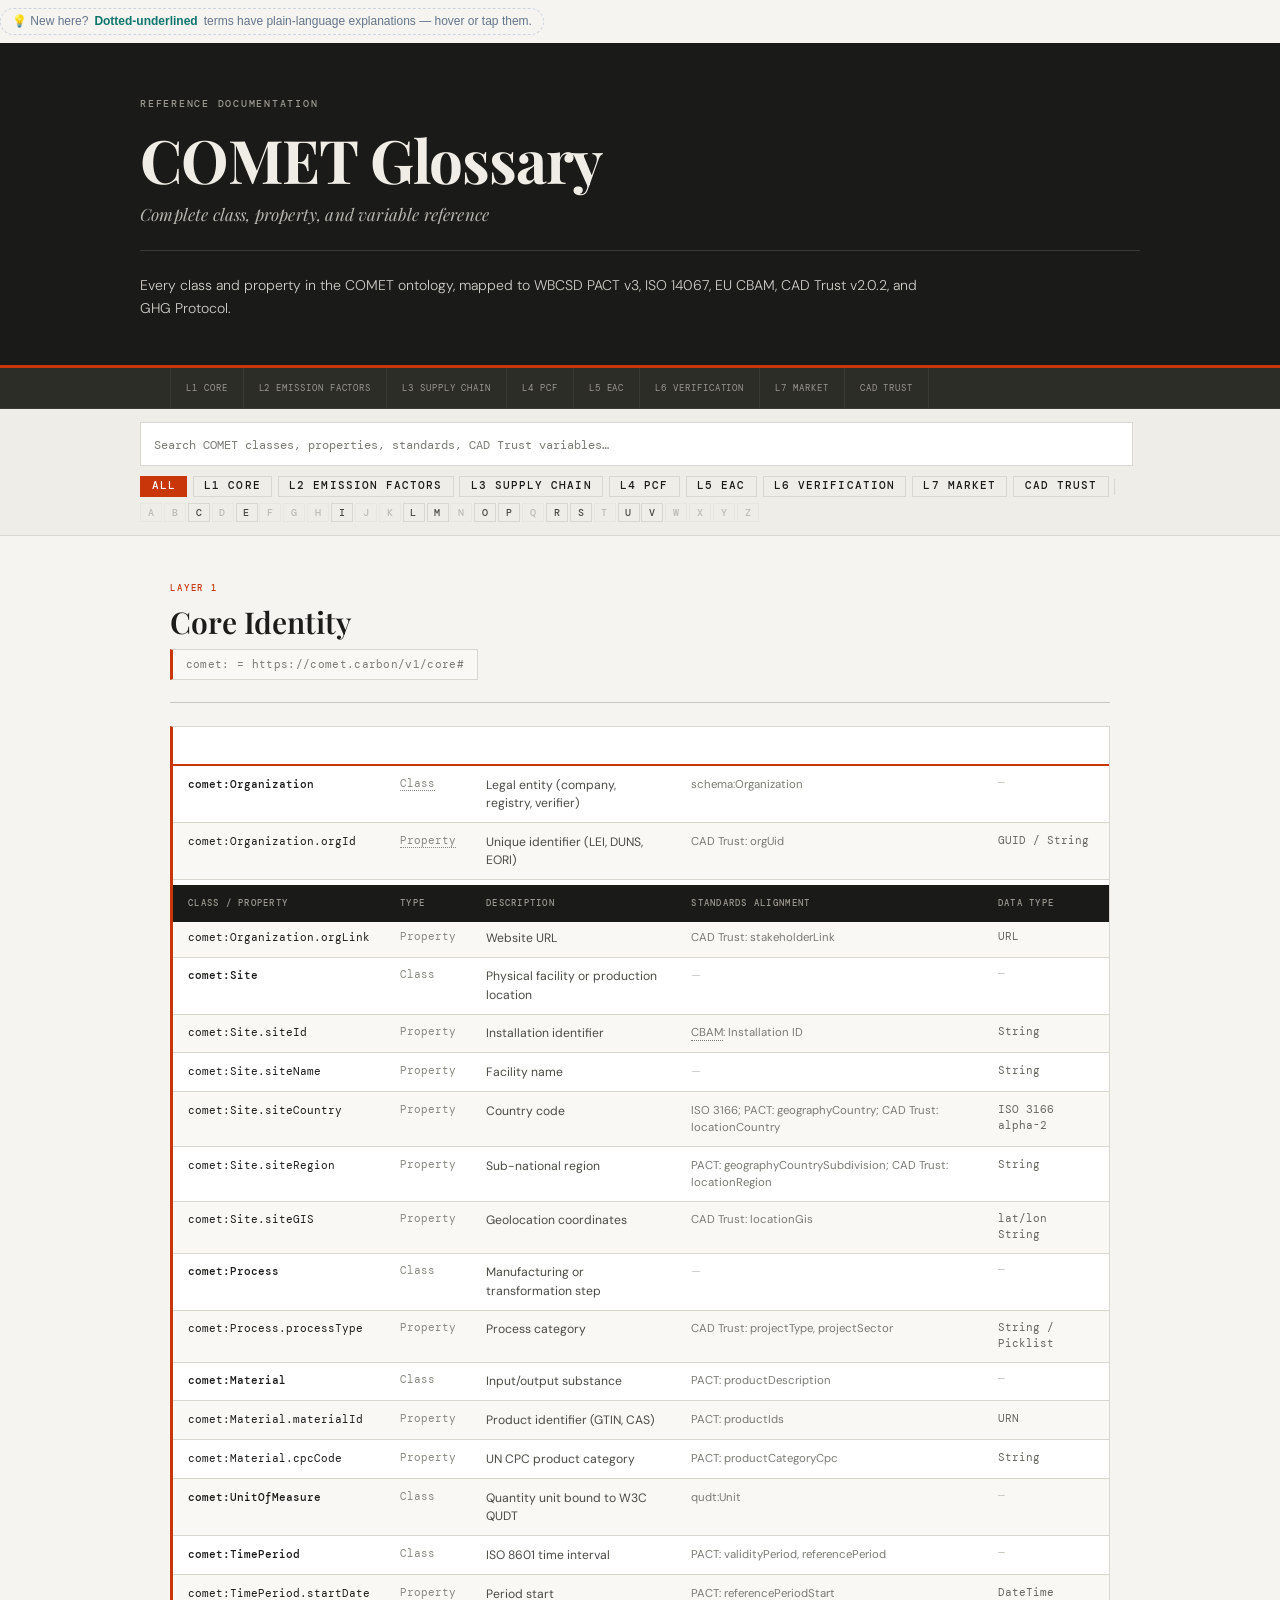
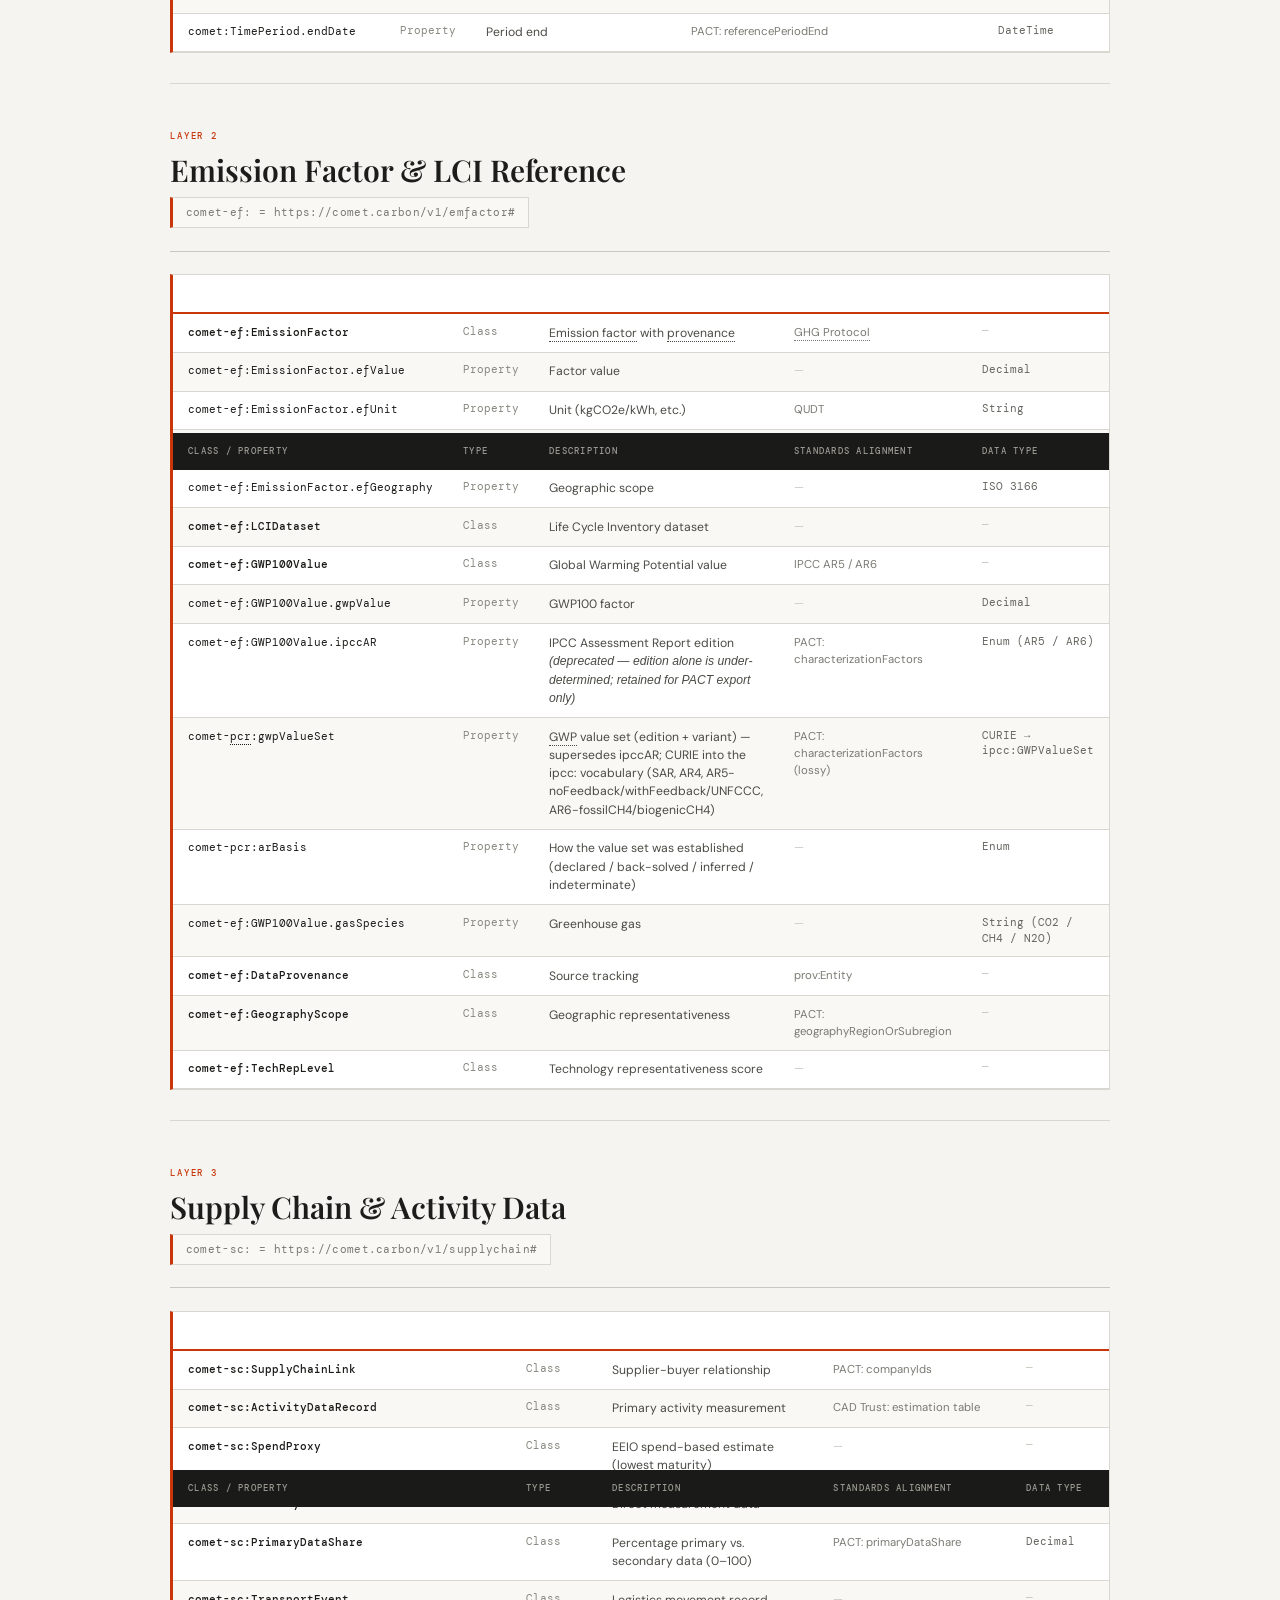
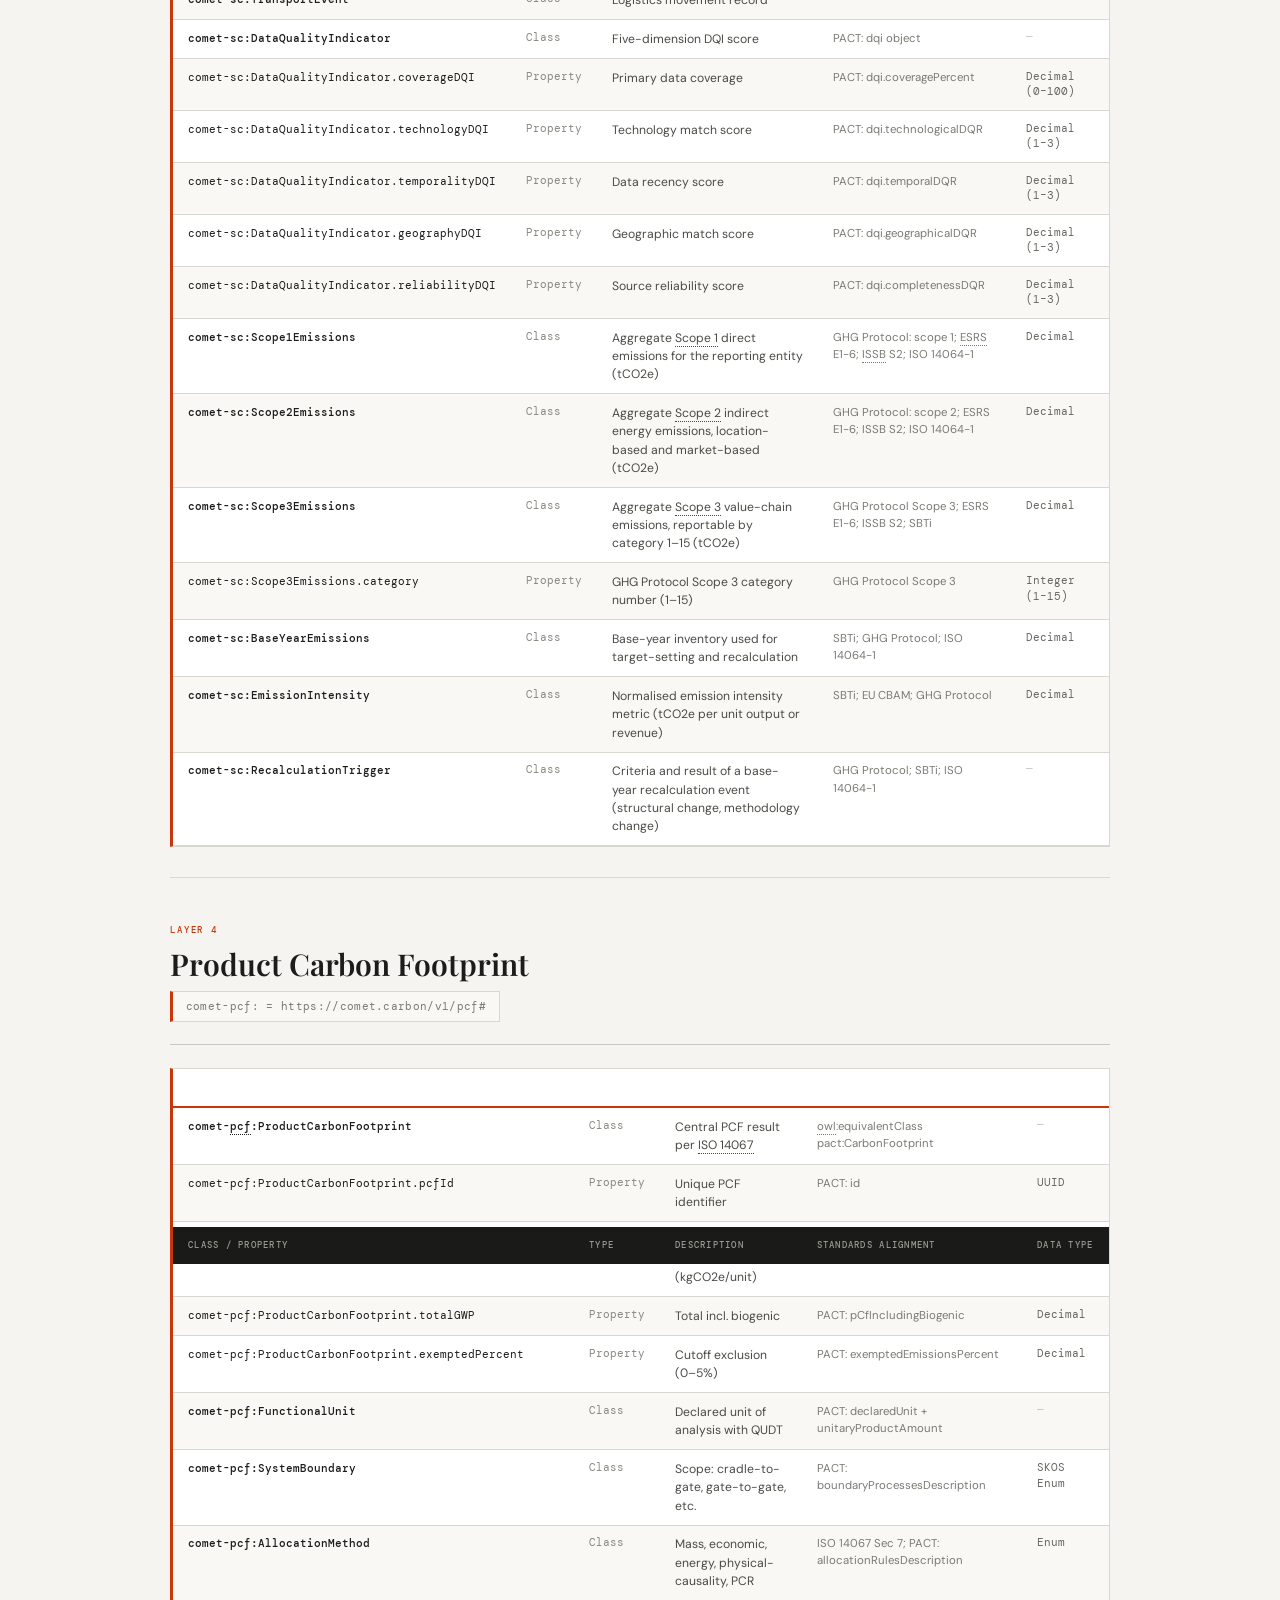
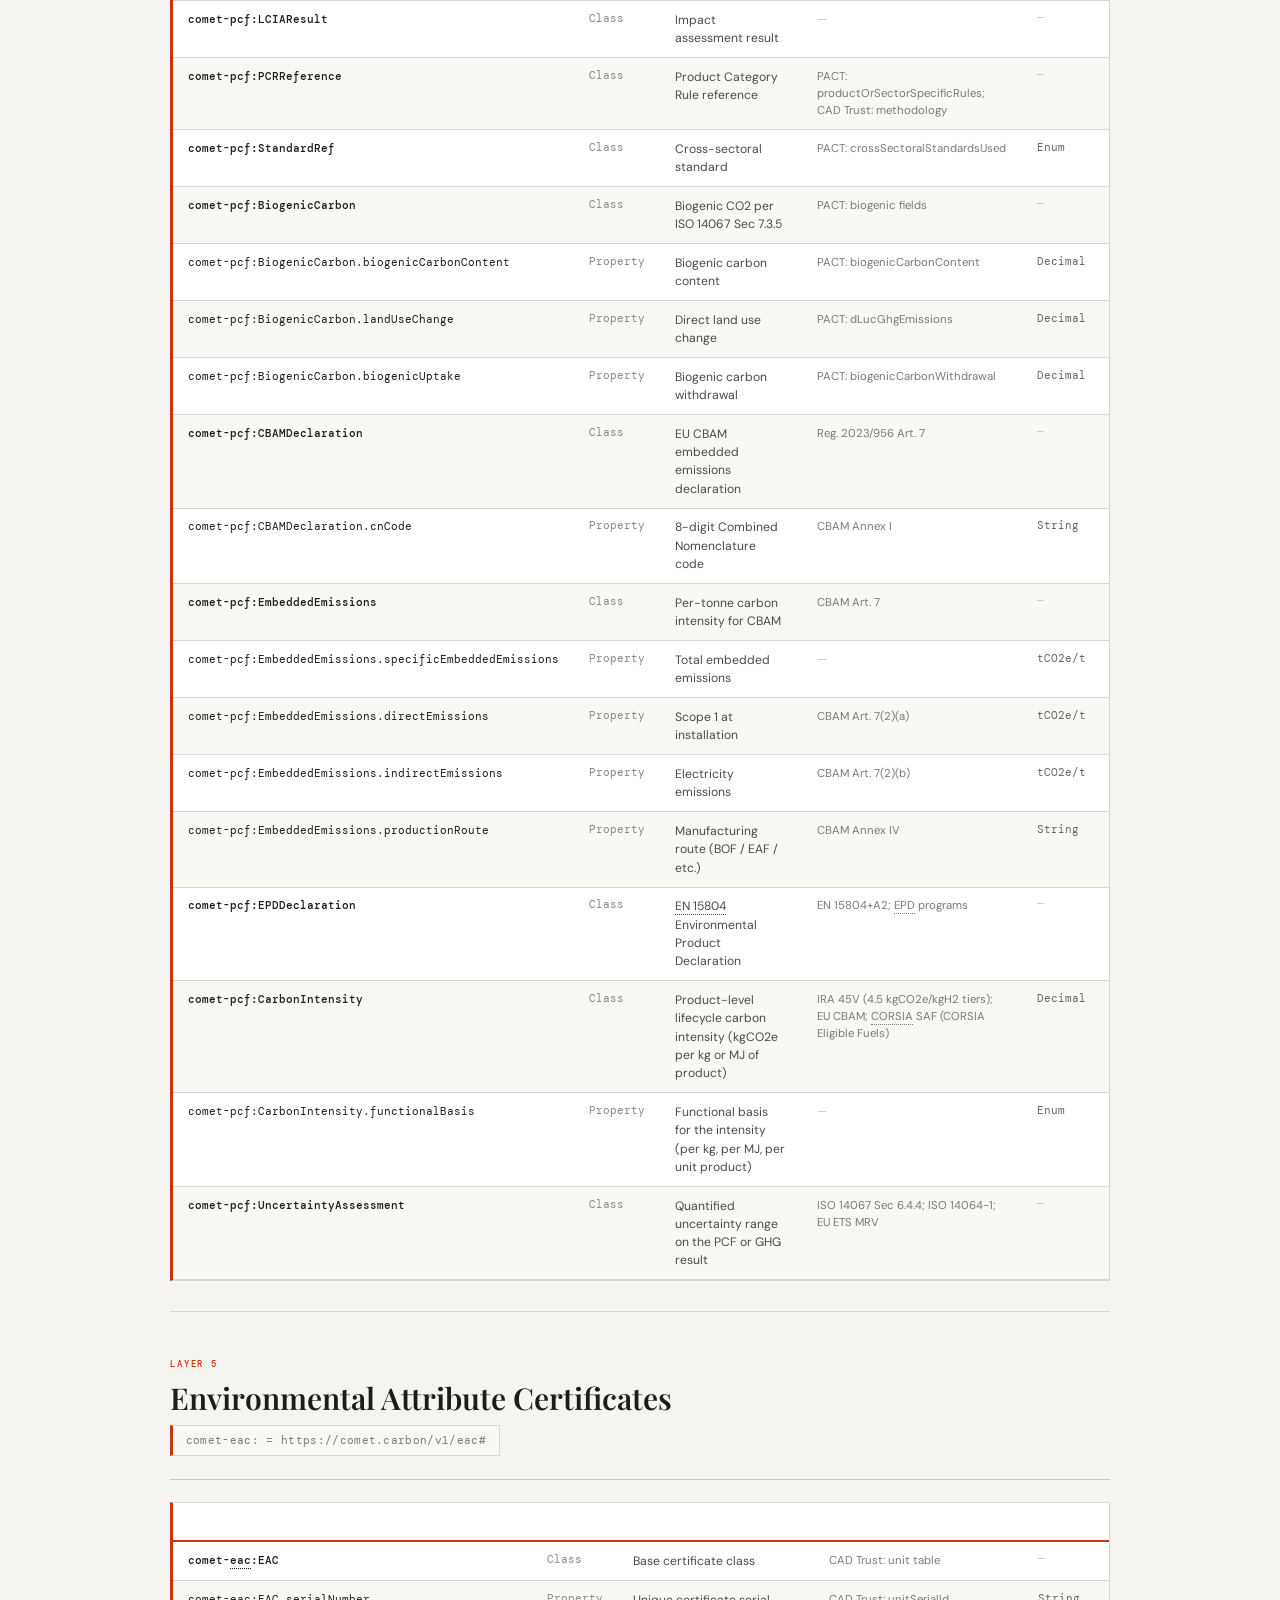
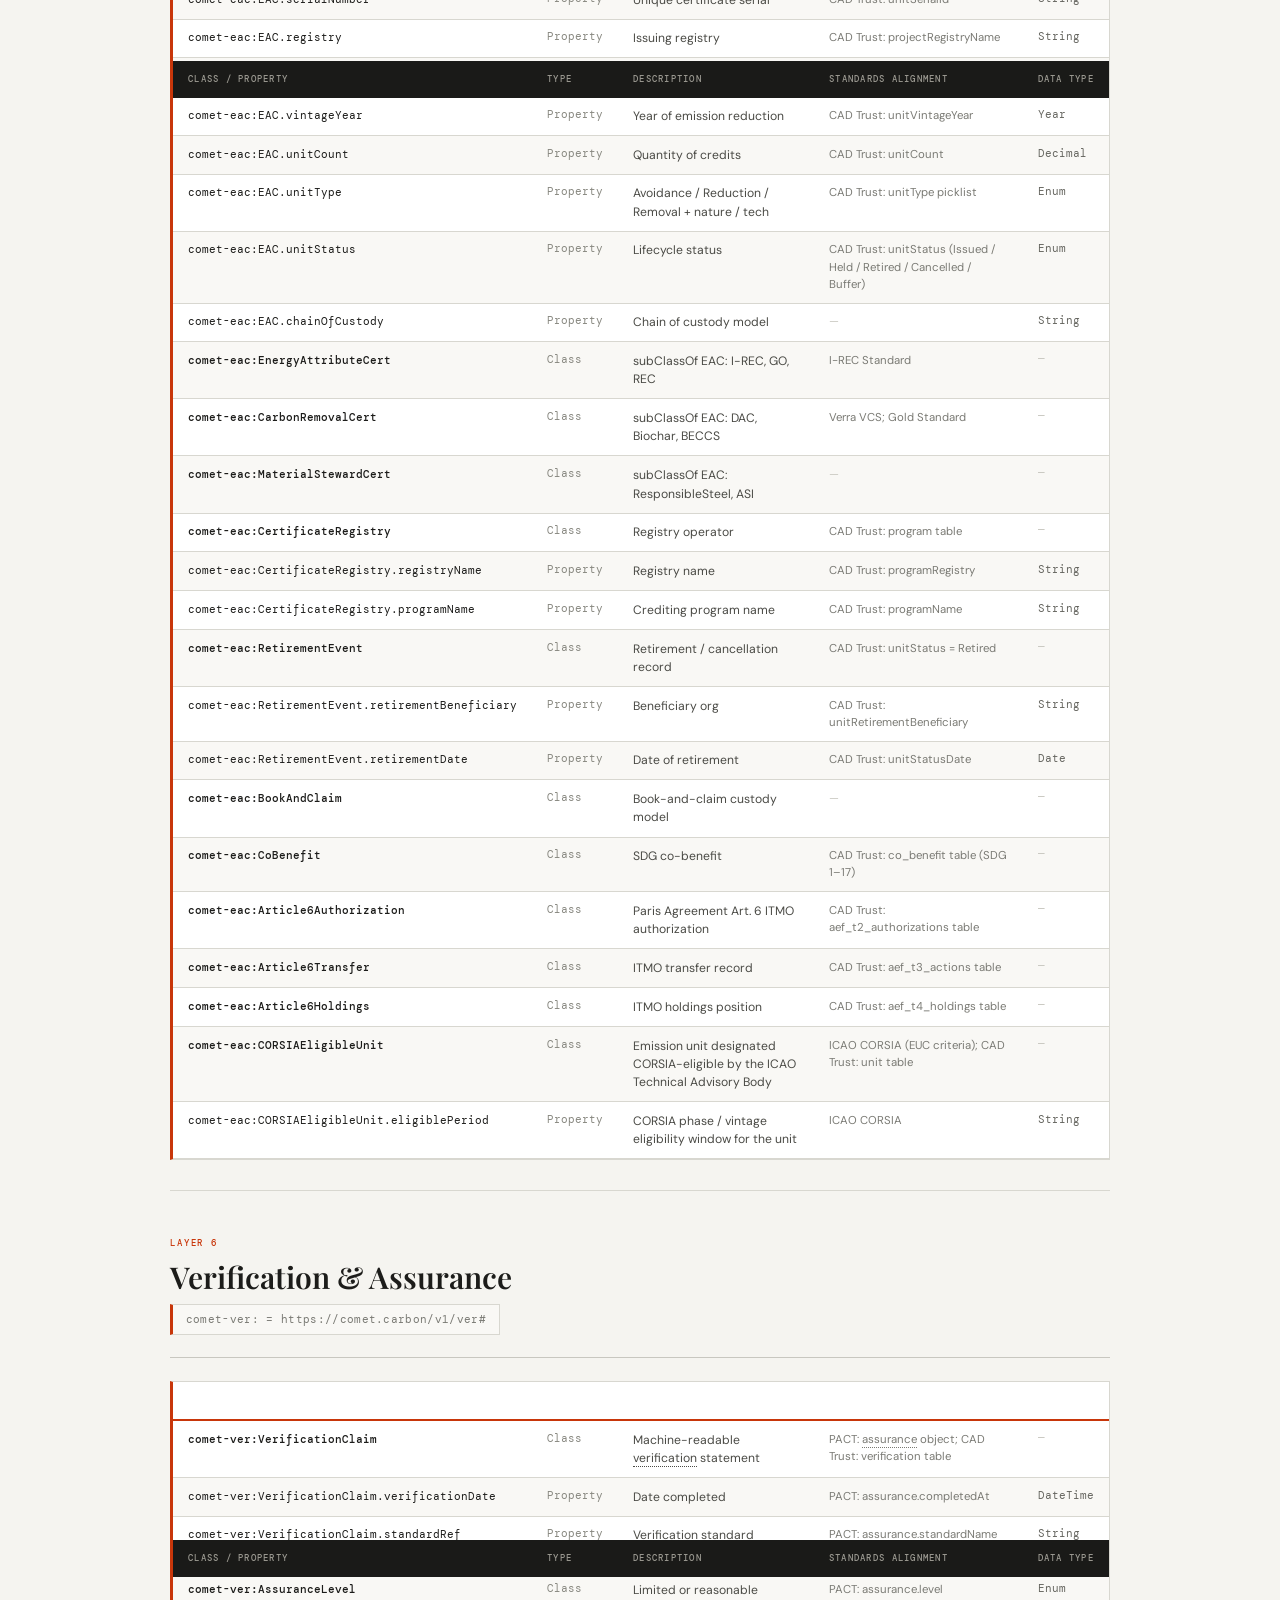
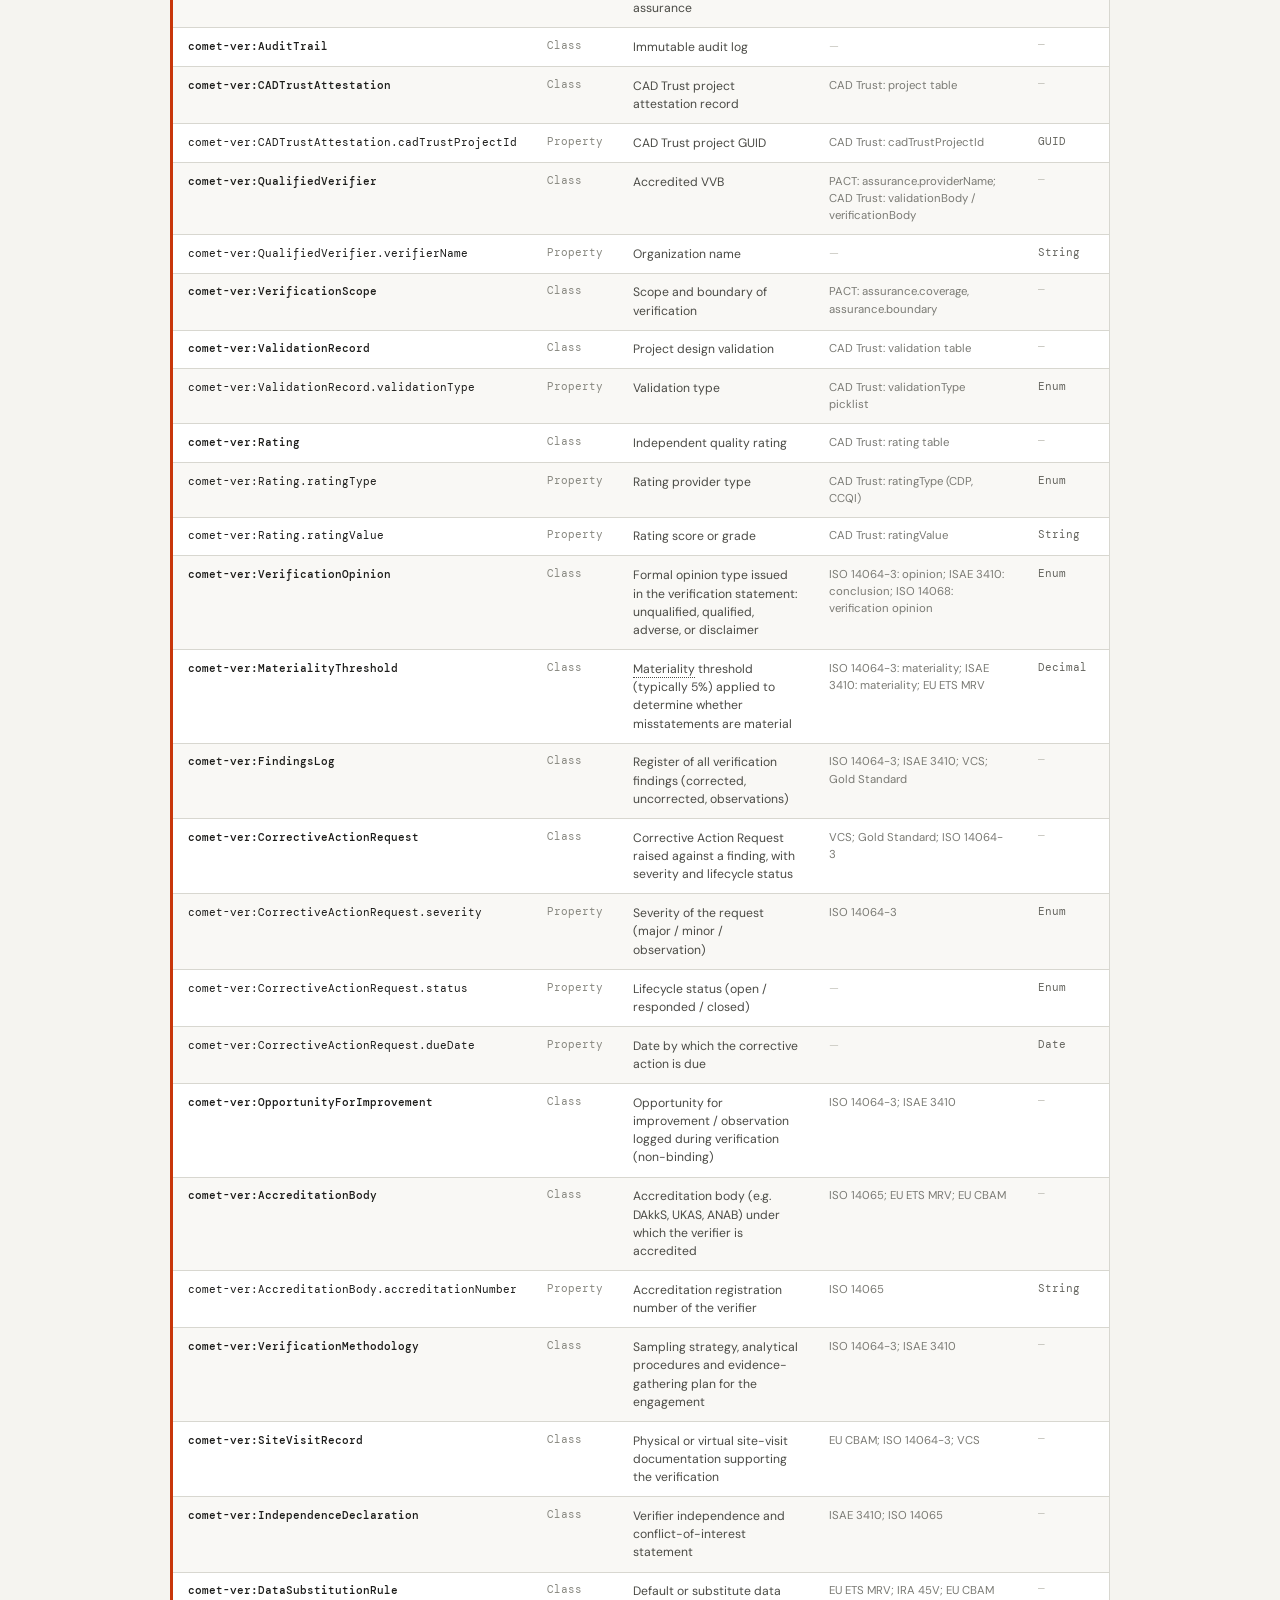
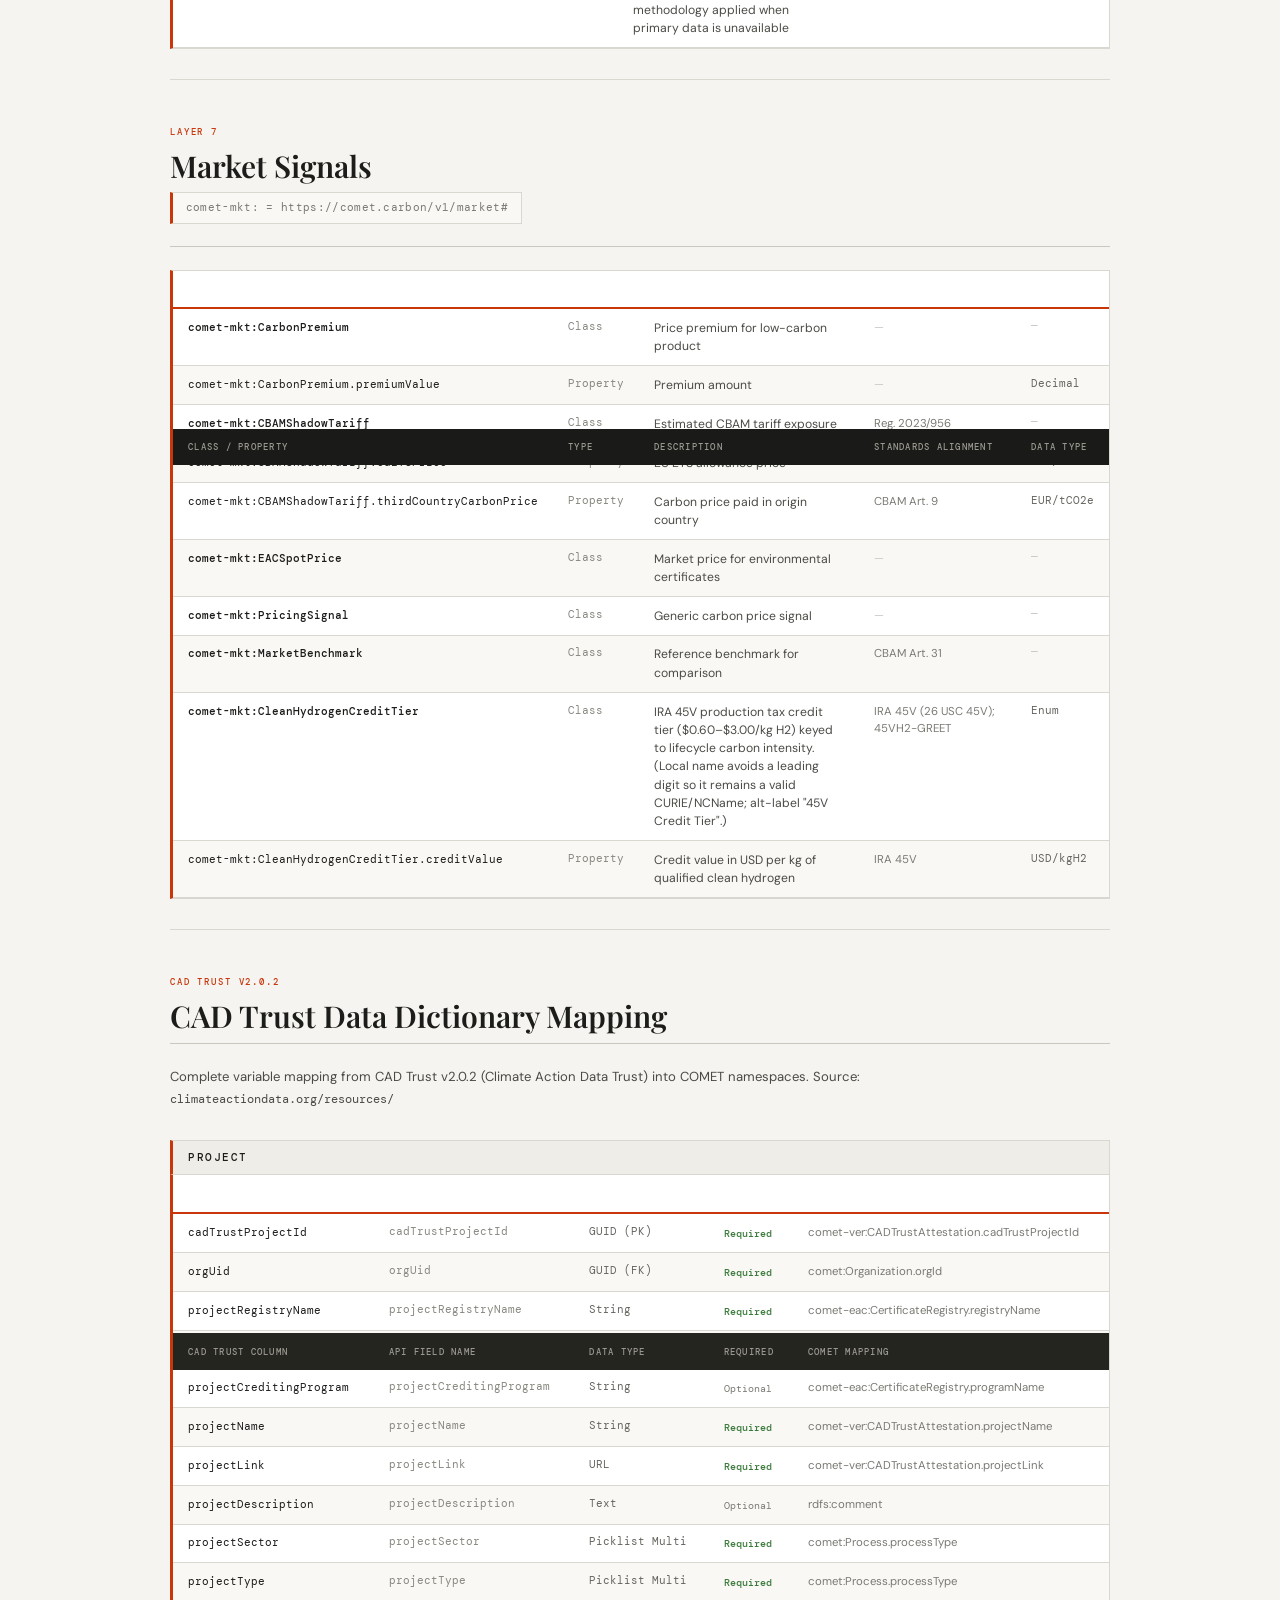
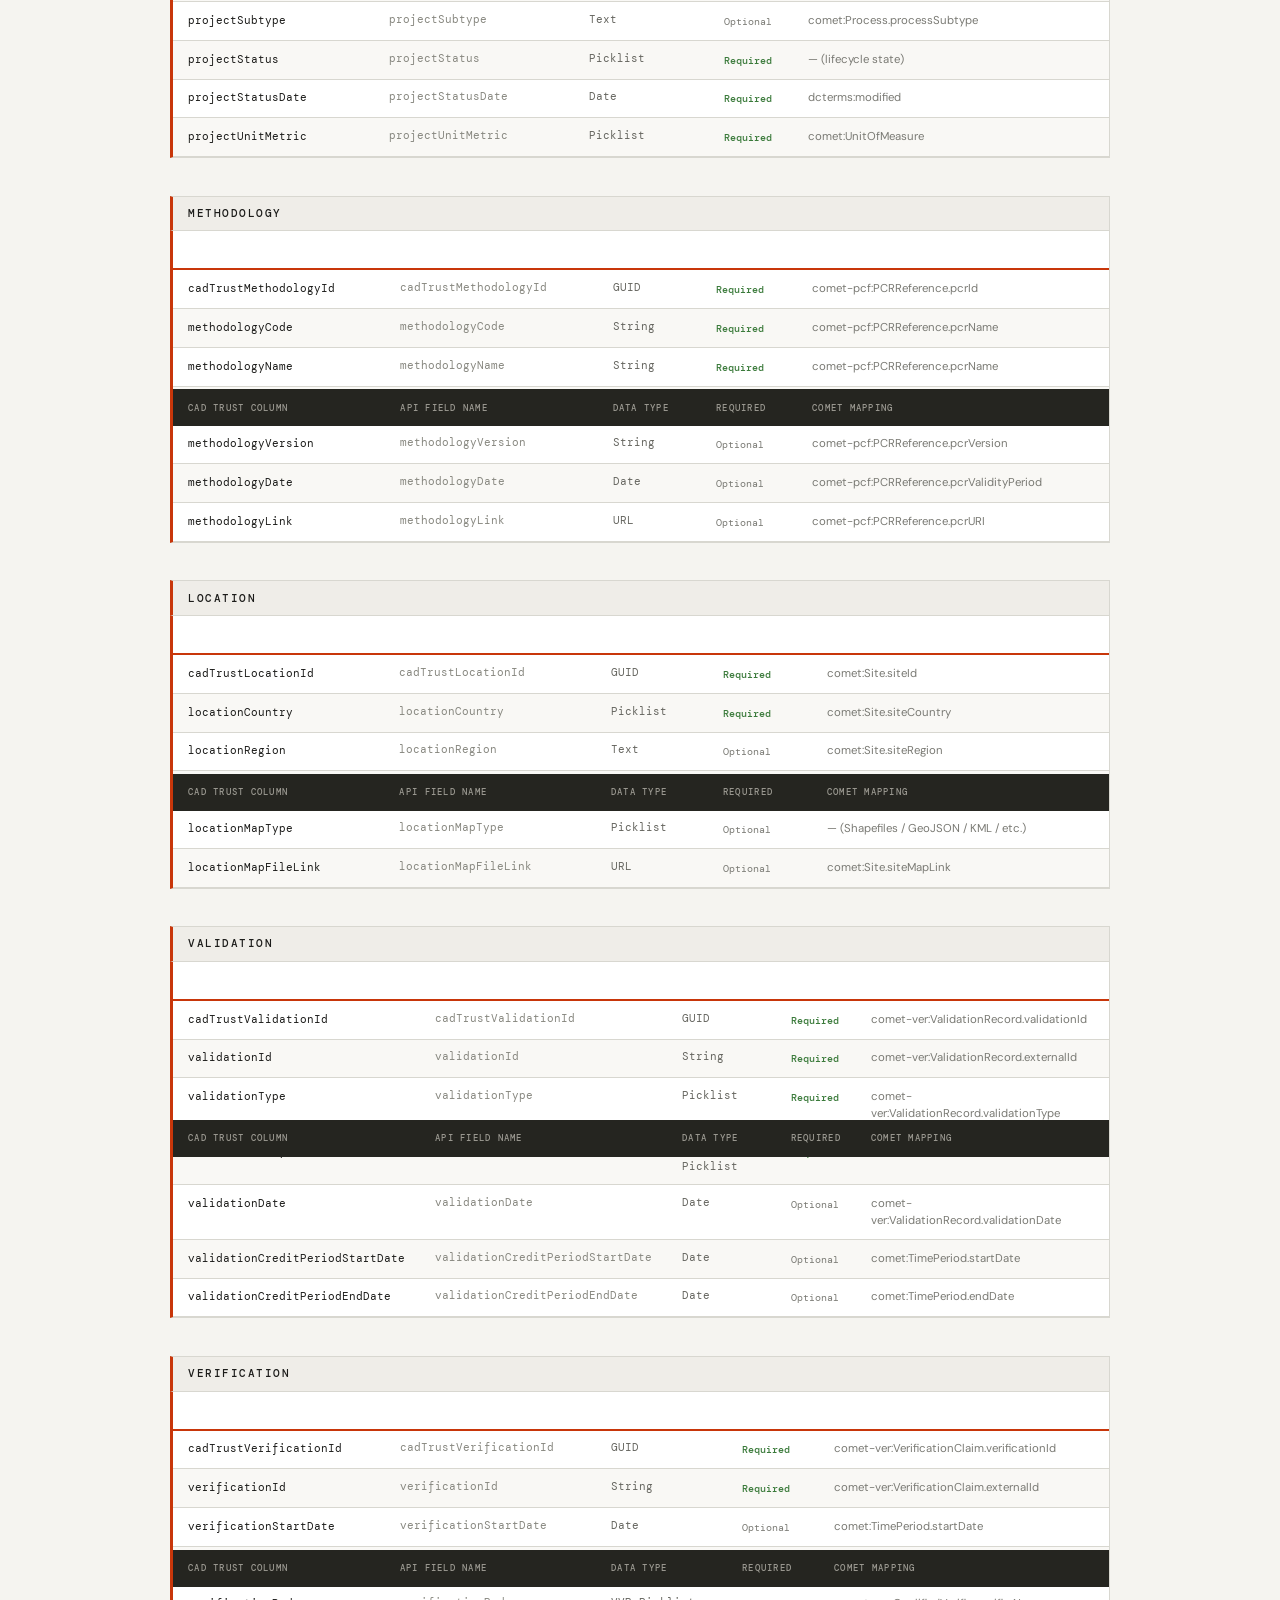
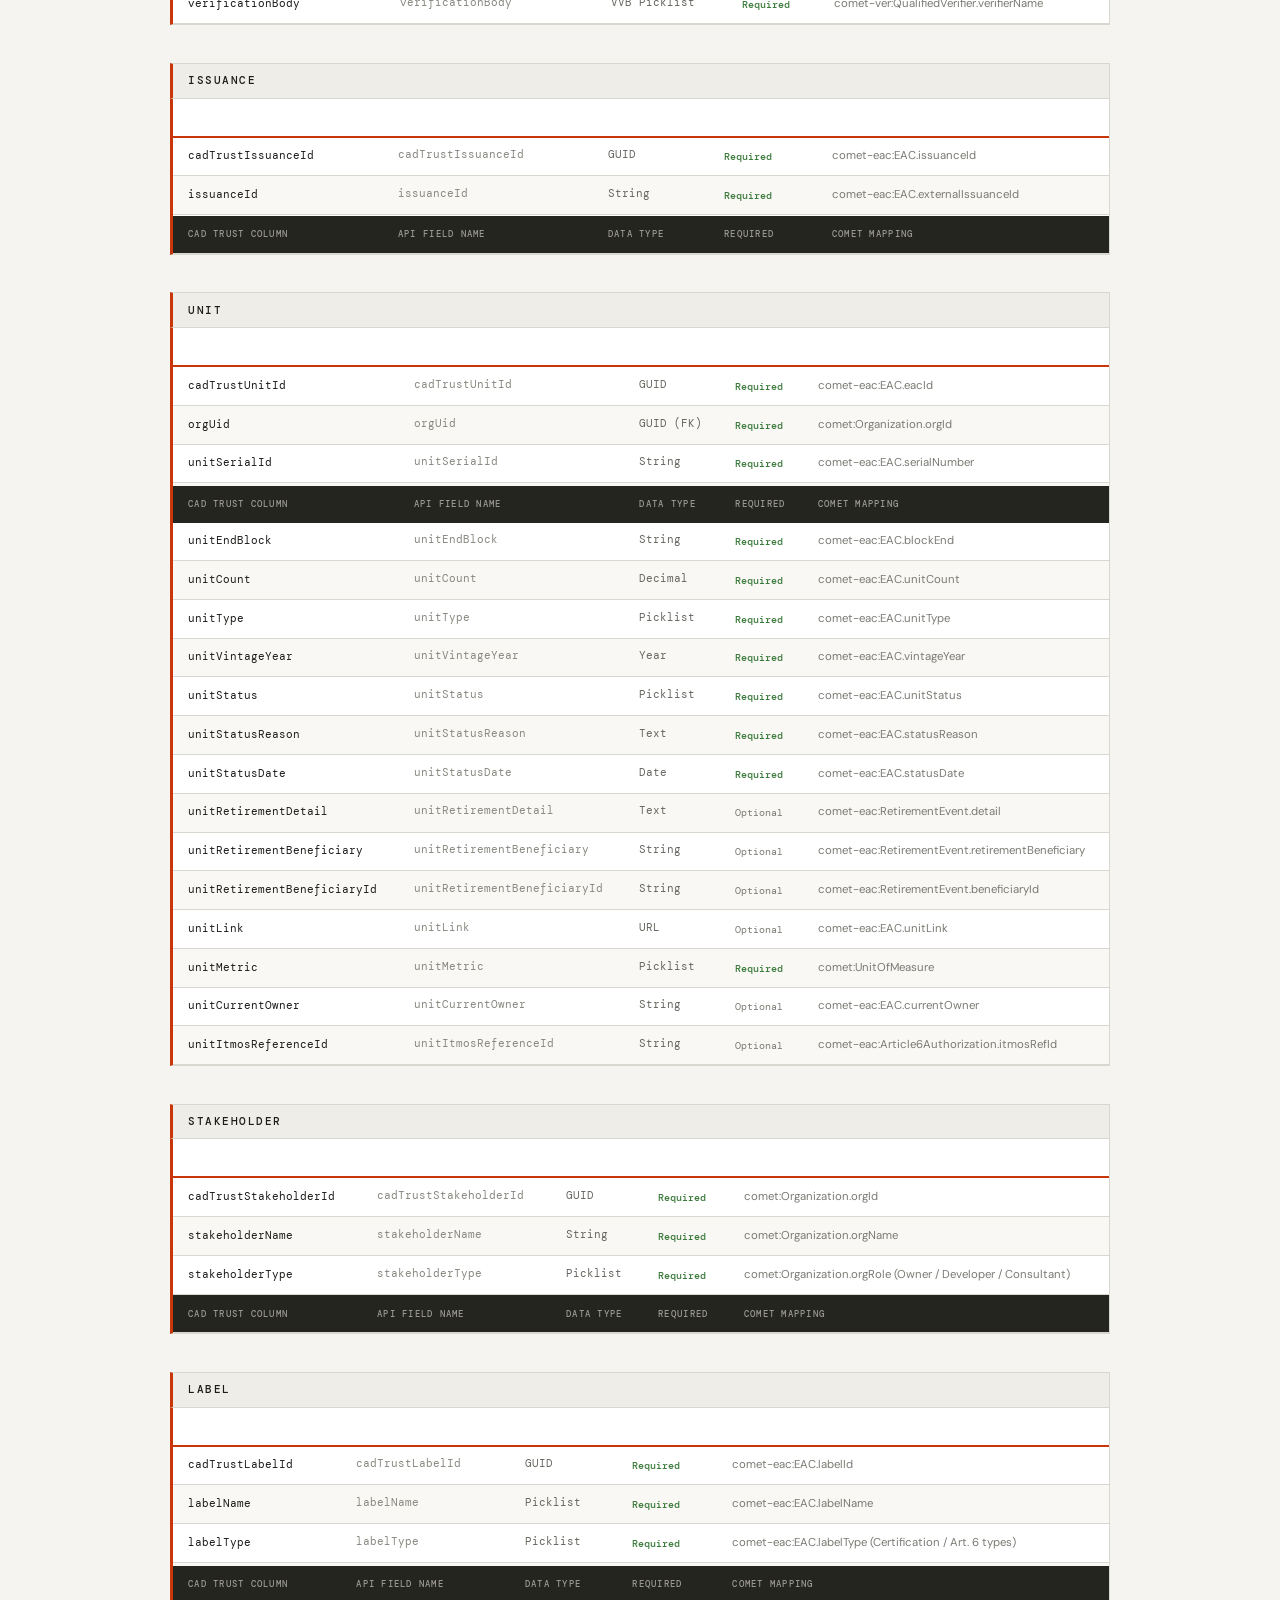
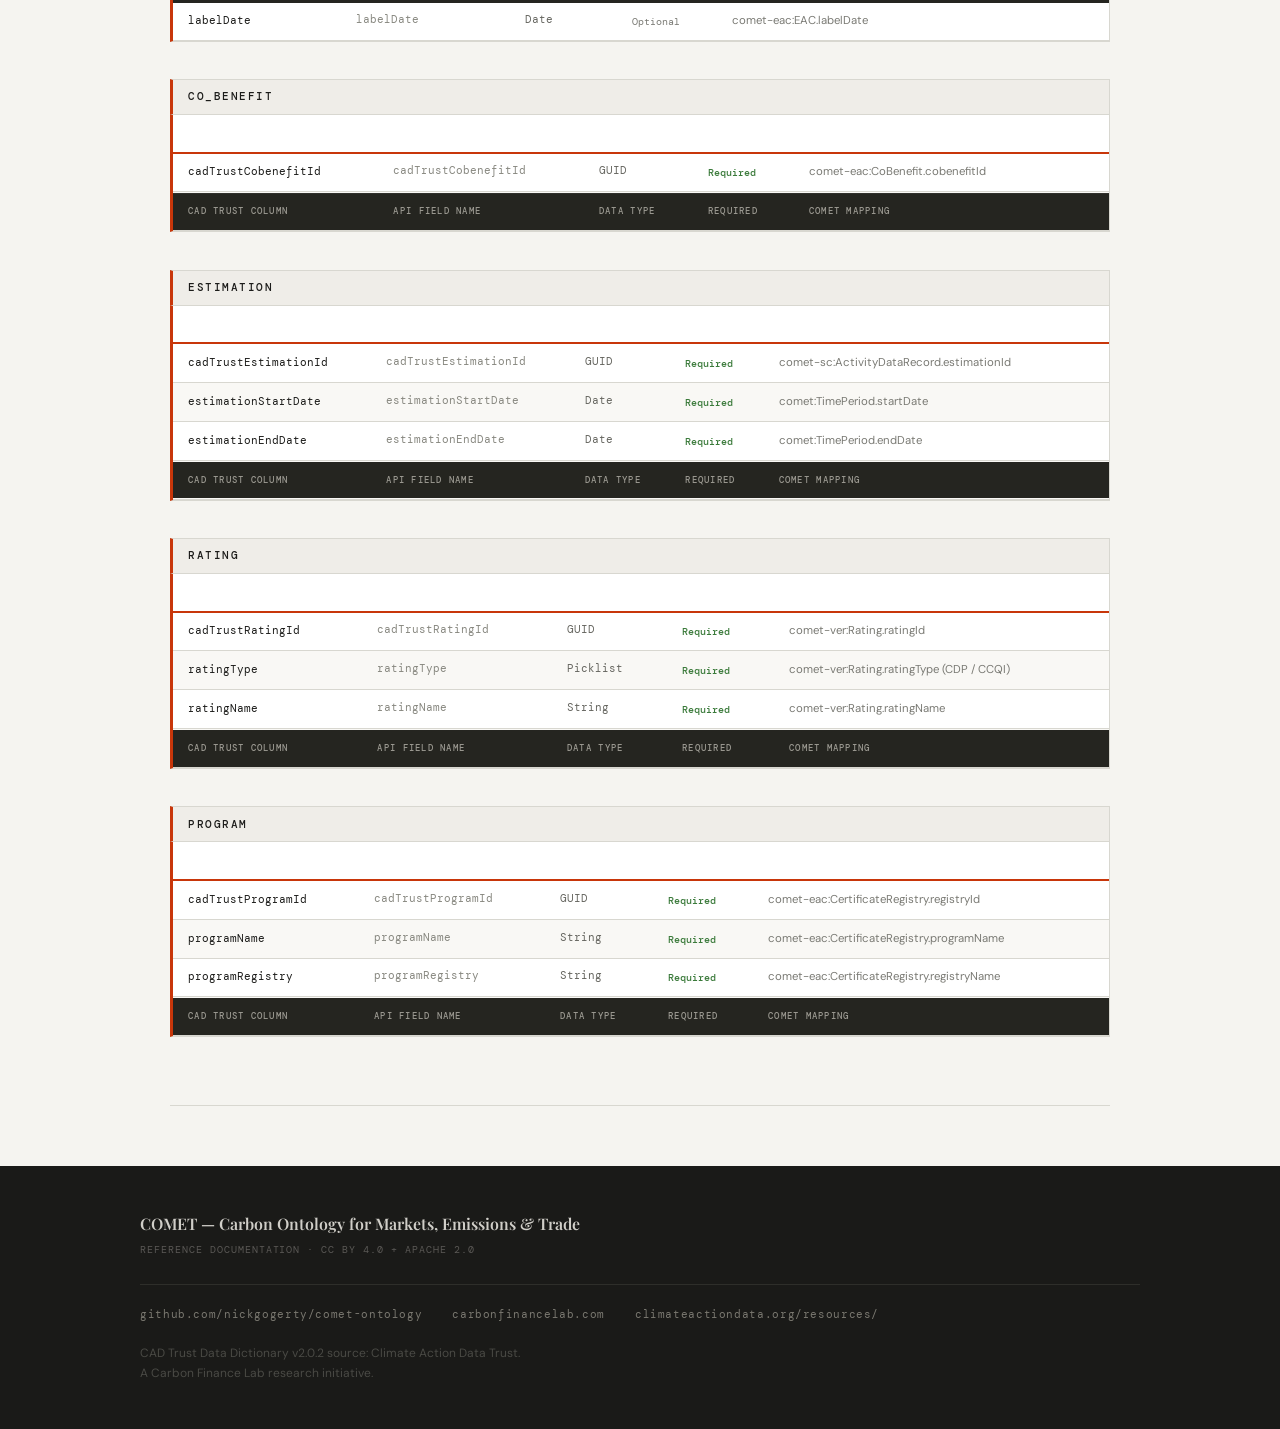
==== commit 013c6d4f: "feat(gwp): replace ipccAR enum with the ipcc: value-set registry A GWP characterisation factor is on" ====
--- a/docs/glossary.html
+++ b/docs/glossary.html
@@ -979,9 +979,23 @@
             <tr>
               <td>comet-ef:GWP100Value.ipccAR</td>
               <td class="td-type">Property</td>
-              <td>IPCC Assessment Report version</td>
+              <td>IPCC Assessment Report edition <em>(deprecated &mdash; edition alone is under-determined; retained for PACT export only)</em></td>
               <td class="td-align">PACT: characterizationFactors</td>
               <td class="td-datatype">Enum (AR5 / AR6)</td>
+            </tr>
+            <tr>
+              <td>comet-pcr:gwpValueSet</td>
+              <td class="td-type">Property</td>
+              <td>GWP value set (edition + variant) &mdash; supersedes ipccAR; CURIE into the ipcc: vocabulary (SAR, AR4, AR5-noFeedback/withFeedback/UNFCCC, AR6-fossilCH4/biogenicCH4)</td>
+              <td class="td-align">PACT: characterizationFactors (lossy)</td>
+              <td class="td-datatype">CURIE &rarr; ipcc:GWPValueSet</td>
+            </tr>
+            <tr>
+              <td>comet-pcr:arBasis</td>
+              <td class="td-type">Property</td>
+              <td>How the value set was established (declared / back-solved / inferred / indeterminate)</td>
+              <td class="td-align em-dash">&mdash;</td>
+              <td class="td-datatype">Enum</td>
             </tr>
             <tr>
               <td>comet-ef:GWP100Value.gasSpecies</td>
